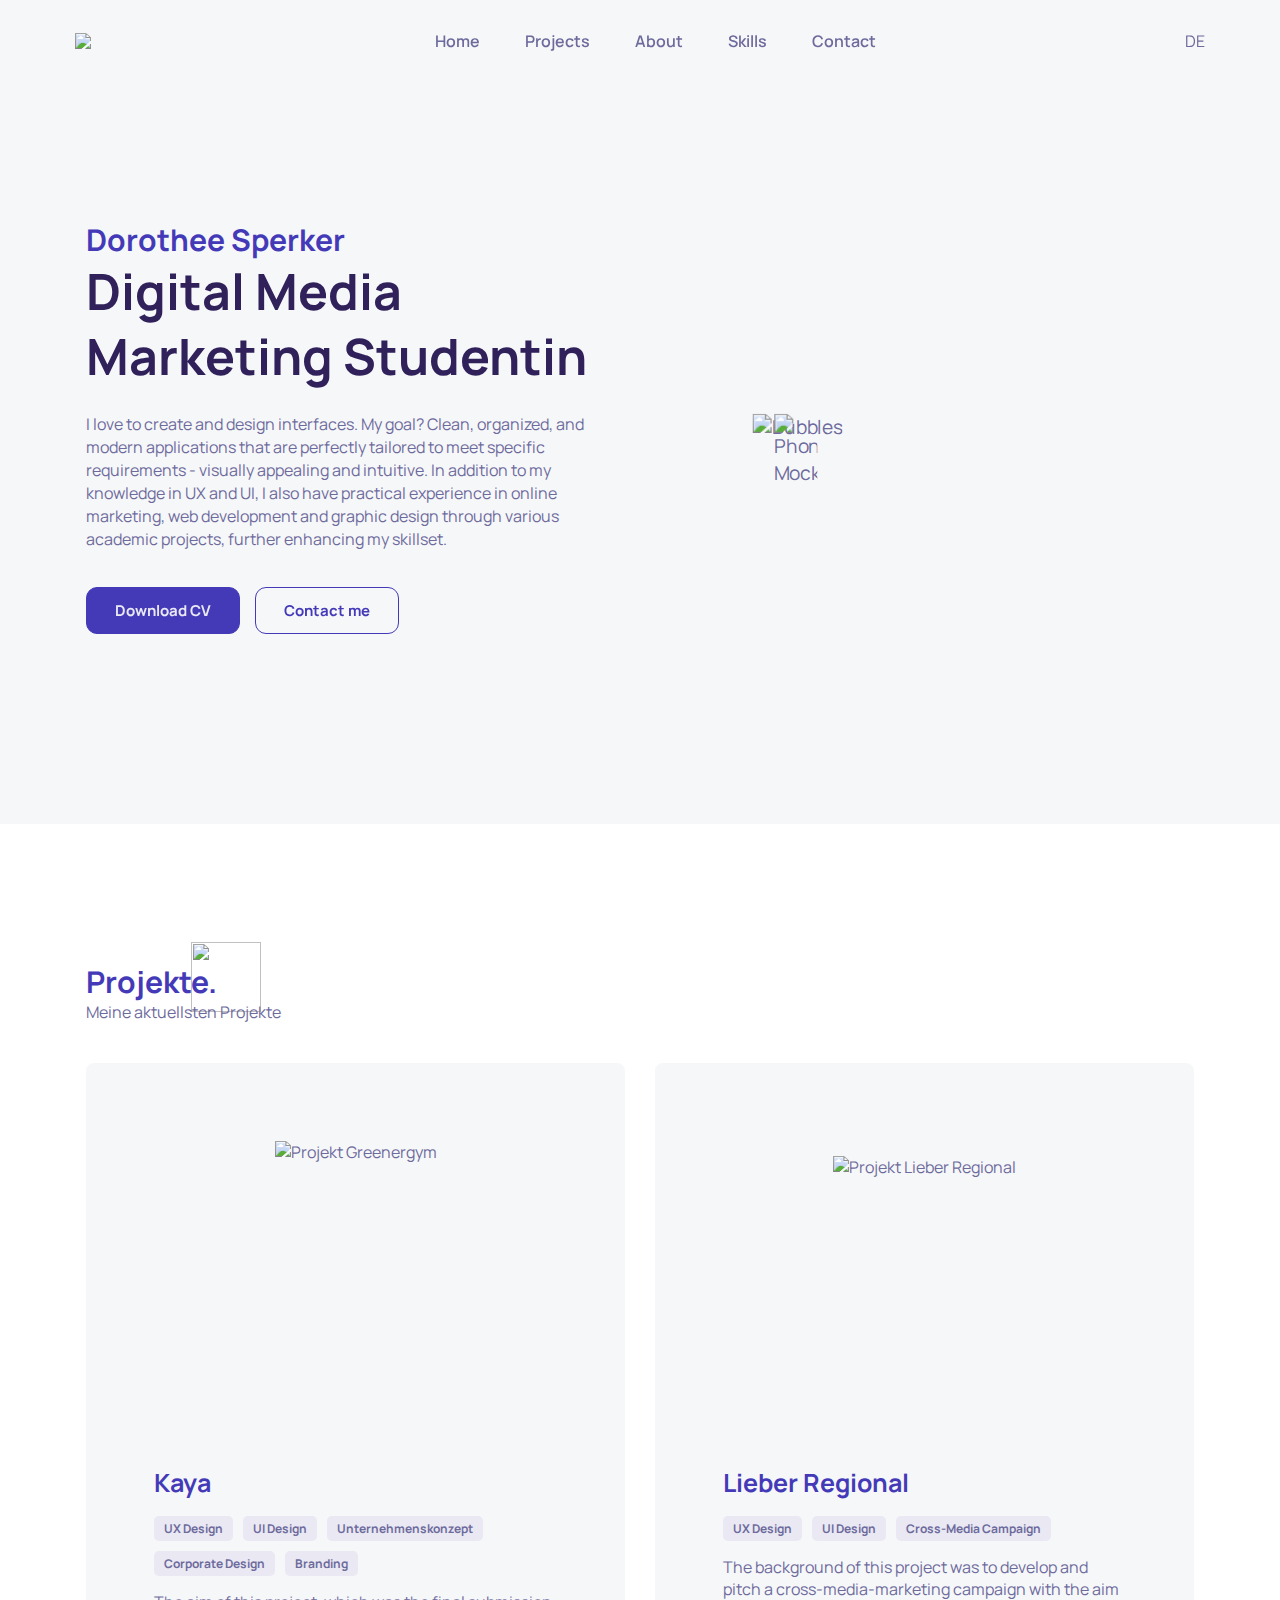
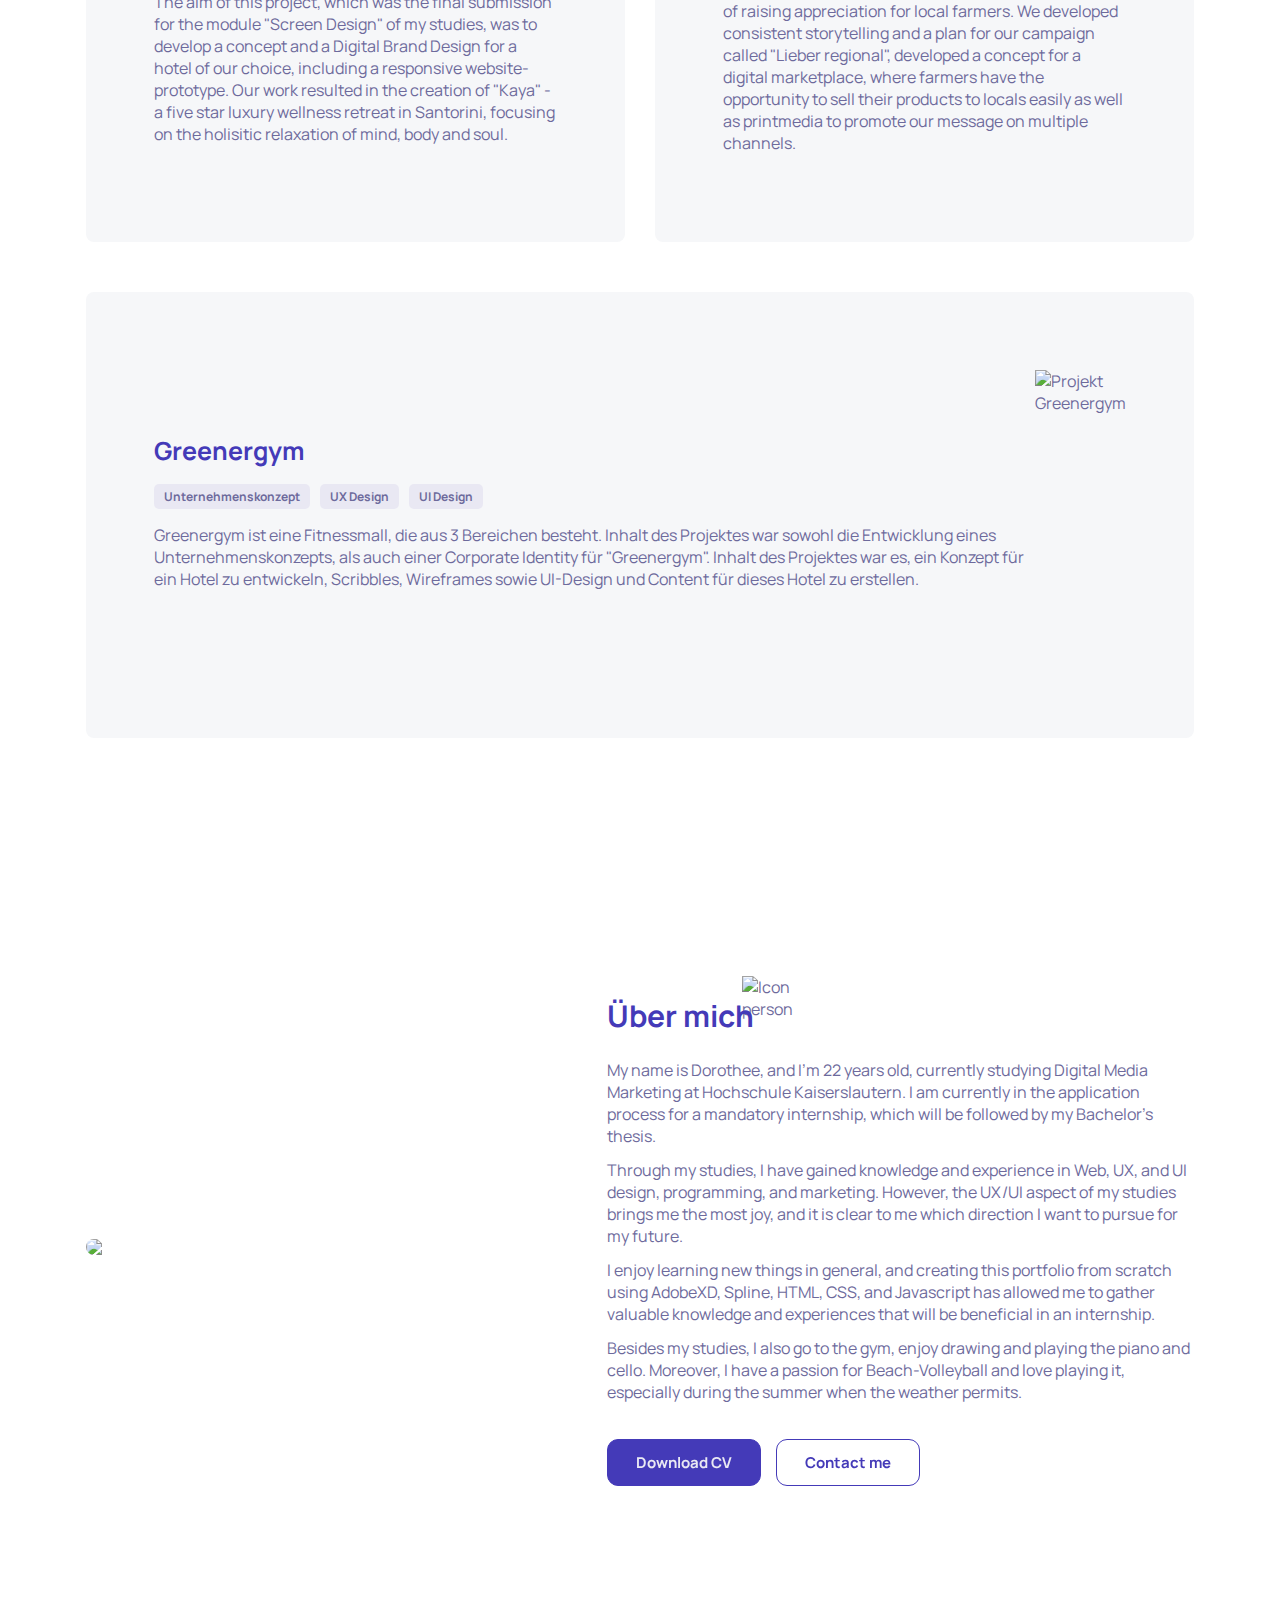
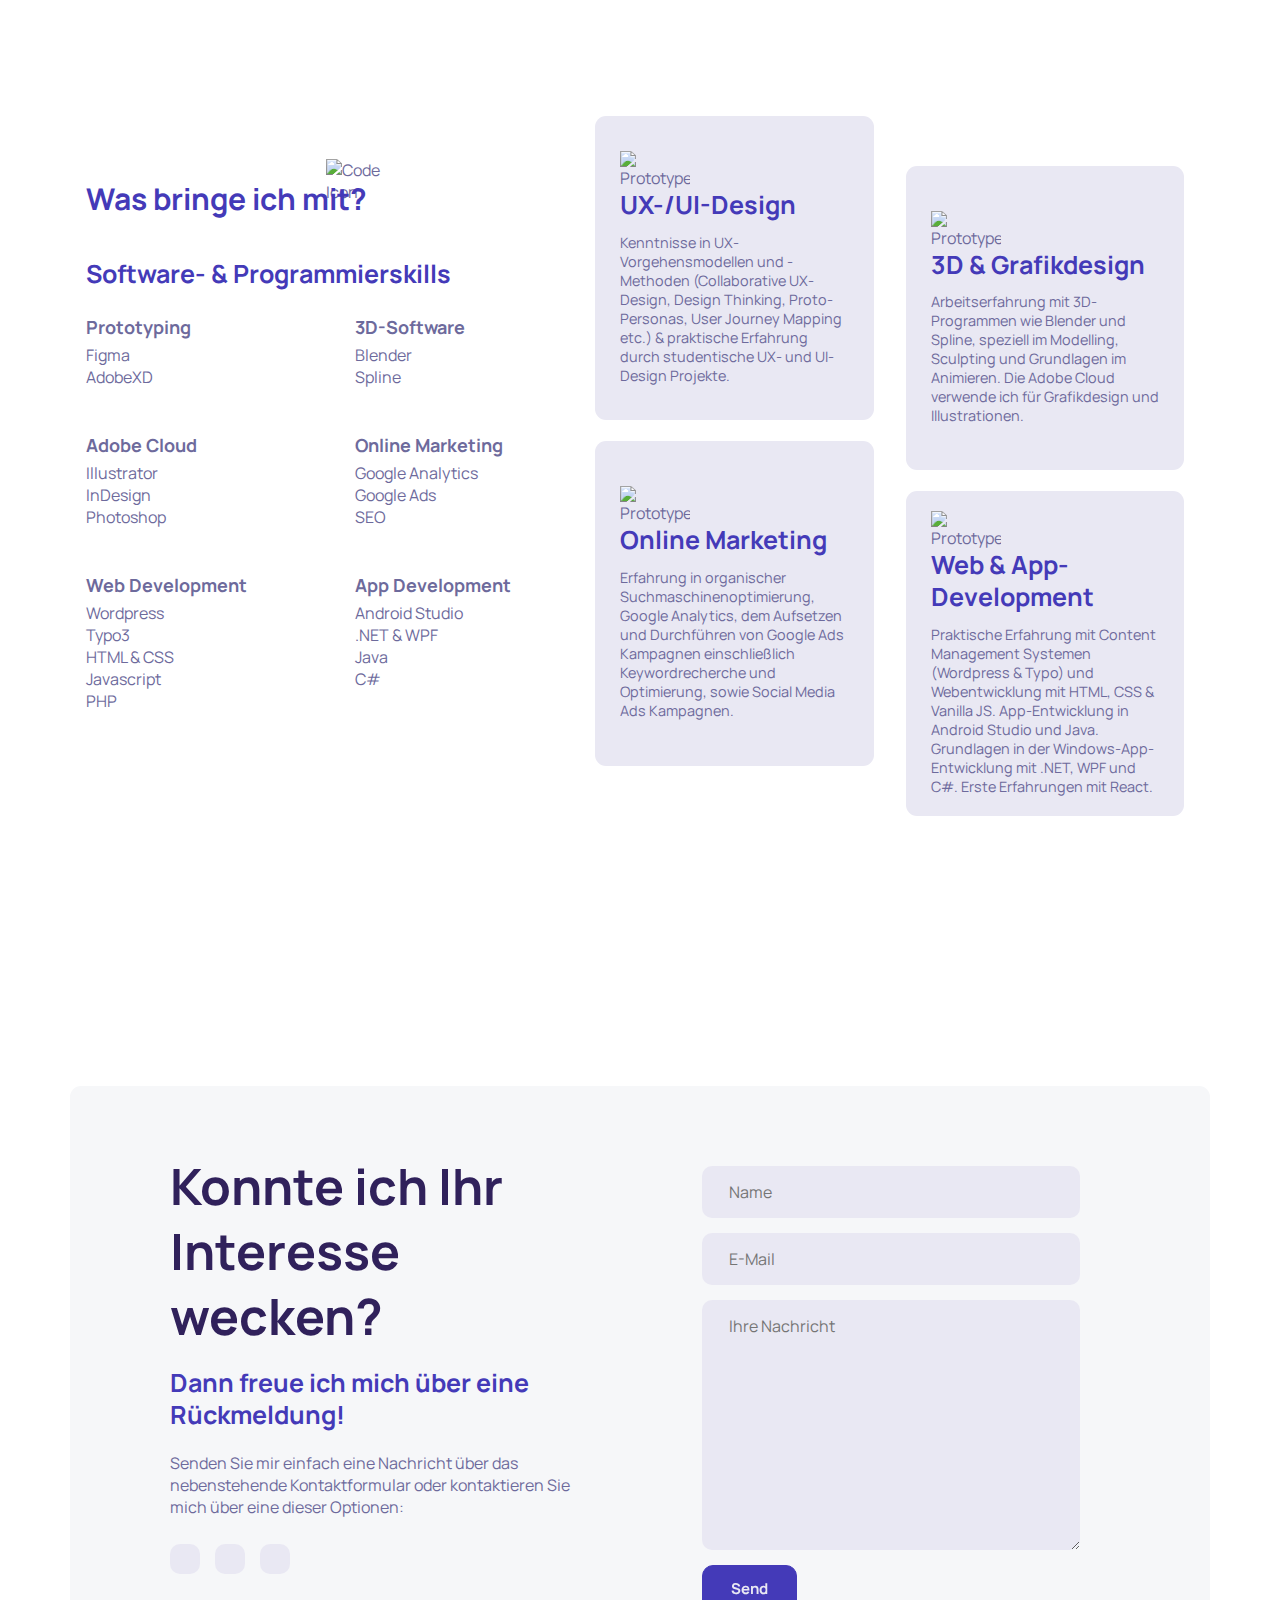
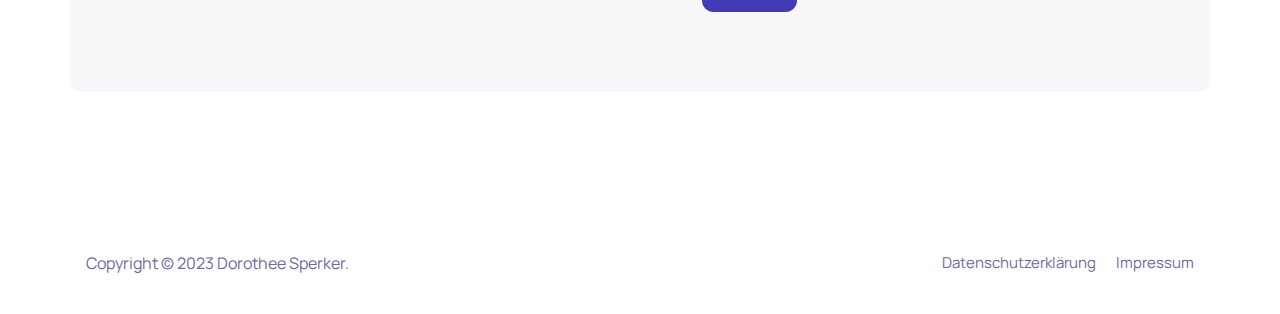
==== index.html @ 5130a2a4 "Add files via upload" ====
<!-- 
_________  
- data-reveal überall einfügen
- Code überarbeiten => was kann abgeändert werden?
- clean Code => alle unnötigen Kommentare entfernen 

CREDITS:
- Laptop Mockup: <a href="https://www.freepik.com/free-psd/digital-device-mockup_4264999.htm#query=laptop%20mockup&position=1&from_view=keyword&track=ais">Image by rawpixel.com</a> on Freepik
- Phone mockup: <a href="https://www.freepik.com/free-vector/realistic-front-view-smartphone-mockup-mobile-iphone-purple-frame-with-blank-white-display-vector_33632332.htm#query=phone%20mockup&position=0&from_view=search&track=robertav1_2_sidr">Image by svstudioart</a> on Freepik
- Mockup Visitenkarte: <a href="https://www.freepik.com/free-psd/elegant-realistic-wood-background-business-card-mockup_3381935.htm#query=mockup%20flyer%20visitenkarte&position=49&from_view=search&track=robertav1_2_sidr">Image by lucecitavectors</a> on Freepik
- Mockup Flyer: <a href="https://www.freepik.com/free-vector/business-flyer-template_4000152.htm#query=mockup%20flyer&position=11&from_view=search&track=robertav1_2_sidr">Image by pikisuperstar</a> on Freepik
- Icon Ideation: <a href="https://www.flaticon.com/free-icons/project" title="project icons">Project icons created by Freepik - Flaticon</a>
- Mission Statement: <div> Icons made by <a href="https://www.flaticon.com/authors/deemakdaksina" title="deemakdaksina"> deemakdaksina </a> from <a href="https://www.flaticon.com/" title="Flaticon">www.flaticon.com'</a></div>
- Core values: <a href="https://www.flaticon.com/free-icons/law" title="law icons">Law icons created by Kiranshastry - Flaticon</a>
-->


<!DOCTYPE html>
<html lang="de">
<head>
    <meta charset="UTF-8">
    <meta http-equiv="X-UA-Compatible" content="IE=edge">
    <meta name="viewport" content="width=device-width, initial-scale=1.0">

    <title>Dorothee Sperker - Digital Media Marketing Student</title>
    <meta name="title" content="Dorothee Sperker - Digital Marketing Student">
    <meta name="description" content="Personal Portfolio of a digital media marketing student displaying her skills in devoloping creative and user-friendly concepts for websites, apps and other media.">

    <!-- wenn Favicon als svg abgespeichert: <link rel="shortcut icon" href="./favicon.svg" type="image/svg+xml">-->
    <link rel="shortcut icon" href="./img/favicon.png" type="image/png">
 
    <!--Google Font => kann alternativ auch über css eingebunden werden (wie bei übung)-->
    <link rel="preconnect" href="https://fonts.googleapis.com">
    <link rel="preconnect" href="https://fonts.gstatic.com" crossorigin>
    <link rel="stylesheet" href="https://fonts.googleapis.com/css2?family=Manrope:wght@500;700&display=swap">


    <!-- CSS files -->
    <link rel="stylesheet" href="./style.css" type="text/css">

    <!-- Bilder laden => werden vom Browser vorgeladen und nicht erst, wenn sie in Website gebraucht werden-->
    <link rel="preload" as="image" href="./img/phone_mockup_tilted.png">
    <link rel="preload" as="image" href="./img/Wireframes Übersicht.png">
    <!-- 
        
        noch weitere Bilder hier einfügen, bei denen Ladezeit schlecht für experience wäre
    
    //-->
</head>

<body>

    <button id="scroll-top-btn">
        <ion-icon class="upIcon" name="arrow-up-outline"></ion-icon>
    </button>

    <!-------------
        Navbar 
    --------------->

    <nav data-nav>
        <div class="content">
            <div class="logo"> 
                <a href="#"> <img src="./img/logo.png"></a>
            </div>

            <!-- Inhalt außer Logo-->
            <div class="inner-content">

                <!--Menu-Items-->
                <ul class="menu-list">
                    <!--vor Menu-Items (nur bei geöffneter Navbar)-->
                    <div class="navbar-top"> 
                        <div class="logo">
                            <a href="#"> <img src="./img/logo.png"></a>
                        </div>
                        <button class="nav-close-btn" aria-label="close menu" data-nav-toggler> 
                            <ion-icon name="close-outline" aria-hidden="true"></ion-icon>
                        </button>
                    </div>
                    <li> <a href="#home" class="nav-link"> Home </a></li>
                    <li> <a href="#projects" class="nav-link"> Projects </a>
                        <!--<a href="./projects.html" class="nav-link project-btn">
                            <span> Projekte </span>
                            <ion-icon name="arrow-forward-outline" aria-hidden="true"></ion-icon>
                        </a>-->
                    </li>
                    <li> <a href="#about" class="nav-link"> About </a></li>
                    
                    <li> <a href="#skills" class="nav-link"> Skills </a></li>
                    <li> <a href="#contact" class="nav-link"> Contact </a></li>
                </ul>
    
                <!--Social-Media & Language-->
                <div class="right-content">
                    <!--<div class="social-icons">
                        <a href="#"><ion-icon name="logo-linkedin"></ion-icon></a>
                        <a href="#"><ion-icon name="mail-outline"></ion-icon></a>
                    </div>-->
                    <a href="index_de.html" id="language-toggle">DE</a>
                </div>

            </div>

        <div class="overlay"> </div>
            
            <!--Hamburger-Menu-Icon (bei kleineren screens)-->
            <div class="hamburger-menu">
                <ion-icon name="menu-outline" aria-hidden="true"></ion-icon>
            </div>
        </div>

    </nav>

    <main>
        <article>
            <!-------------
                HERO
            --------------->
            <section class="section hero" id="home">
                <div class="container">

                    <div class="hero-content">
                        <h2 data-reveal="top" data-reveal-delay="0.25s" data-translation="hero-h2"> Dorothee Sperker <!--evtl eresetzen mit Hi, ich bin Doro!--></h2>
                        <h1 class="hero-title" data-reveal="top" data-reveal-delay="0.5s" data-translation="hero-h1"> Digital Media Marketing Studentin</h1>
                        <p class="section-text" data-reveal="top" data-reveal-delay="0.7s" data-translation="herotext" > 
                            I love to create and design interfaces. My goal? Clean, organized, 
                            and modern applications that are perfectly tailored to meet specific requirements - 
                            visually appealing and intuitive. 
                            In addition to my knowledge in UX and UI, 
                            I also have practical experience in online marketing, 
                            web development and graphic design through various academic projects, 
                            further enhancing my skillset.
                        </p>
                    
                        <div class="btn-wrapper" data-reveal="top" data-reveal-delay="1s">
                            <a href="cv_en.pdf" class="btn btn-primary" target="_blank"> Download CV </a>
                            <a href="#contact" class="btn btn-secondary"> Contact me </a>
                        </div>
                    </div>

                
                    <div class="hero-image">
                        <img src="./img/bubbles-animated" class="bubbles" alt="Bubbles" data-reveal="top">
                        <a href="#projects" class="phone-container">
                            <img src="./img/phone_mockup.png" alt="Phone Mockup" class="phone-mockup" data-reveal="top" data-reveal-delay="0.25">
                        </a>
                    </div>
                    
                
                </div>
                
            </section>

            
            <!-------------
                Projekte
            --------------->

            <section class="section projects" id="projects">
                <div class="container">
                    <div class="title-wrapper" data-reveal="top">
                        <h2 class="section-title"> Projekte.</h2>
                        <img class="title-icon" src="./img/Icons Portfolio/developer.png" alt="">
                        <p> Meine aktuellsten Projekte</p>
                    </div>
                    <!--<p class="section-text">
                        Eine Auswahl meiner aktuellsten Projekte
                    </p>-->

                    <div class="grid-list">
                           
                        <a href="kaya.html" class="project-card project-card-1">
                            <figure class="card-image" data-reveal="right">
                                <img src="./img/kaya_mockup.png" alt="Projekt Greenergym" class="project-img" loading="lazy">
                            </figure>
                        
                            <div class="card-content" data-reveal="left">
                                <h3 class="card-title"> Kaya</h3>
                                <div class="tags">
                                    <span> UX Design </span>
                                    <span> UI Design</span>
                                    <span> Unternehmenskonzept </span>
                                    <span> Corporate Design </span>
                                    <span> Branding </span>
                                </div>
                                <p class="card-text">
                                    The aim of this project, which was the final submission for the module "Screen Design" of my studies, 
                                    was to develop a concept and a Digital Brand Design for a hotel of our choice, including a responsive website-prototype.
                                    Our work resulted in the creation of "Kaya" - a five star luxury wellness retreat in Santorini, 
                                    focusing on the holisitic relaxation of mind, body and soul. 
                                    
                                </p>
                            </div>
                        </a>

                        <a href="lieberregional.html" class="project-card project-card-2">
                            <figure class="card-image" data-reveal="">
                                <img src="./img/CMM_mockup.png" alt="Projekt Lieber Regional" class="project-img" loading="lazy">
                            </figure>
                            <div class="card-content" data-reveal="right">
                                <h3 class="card-title"> Lieber Regional</h3>
                                <div class="tags">
                                    <span> UX Design </span>
                                    <span> UI Design</span>
                                    <span> Cross-Media Campaign </span>
                                </div>
                                <p class="card-text">
                                    The background of this project was to develop and pitch a cross-media-marketing campaign with the aim
                                    of raising appreciation for local farmers. We developed consistent storytelling and a plan for our campaign called "Lieber regional",
                                    developed a concept for a digital marketplace, where farmers have the opportunity to sell their products to locals easily 
                                    as well as printmedia to promote our message on multiple channels.
                                </p>
                            </div>
                            <!-- <a href="./lieberregional.html" class="project-btn">
                                <span> zum Projekt </span>
                                <ion-icon name="arrow-forward-outline" aria-hidden="true"></ion-icon>
                            </a>-->
                        </a>

                        <a href="greenergym.html" class="project-card-3 project-card">
                            <div class="card-content" data-reveal="left">
                                <h3 class="card-title"> Greenergym</h3>
                                <div class="tags">
                                    <span> Unternehmenskonzept </span>
                                    <span> UX Design </span>
                                    <span> UI Design</span>
                                </div>
                                <p class="card-text">
                                    Greenergym ist eine Fitnessmall, die aus 3 Bereichen besteht.
                                    Inhalt des Projektes war sowohl die Entwicklung eines Unternehmenskonzepts,
                                    als auch einer Corporate Identity für "Greenergym".
                                    Inhalt des Projektes war es, ein Konzept für ein Hotel zu entwickeln, 
                                    Scribbles, Wireframes sowie UI-Design und Content für dieses Hotel zu erstellen.
                                </p>
                            </div>
                            <figure class="card-image" data-reveal="right">
                                <img src="./img/Greenergym_mockup.png" style="width: 100%; " alt="Projekt Greenergym" class="project-img" loading="lazy" width="650" height="370">
                            </figure>
                        </a>
                    </div>

                    <!--<div class="btn-wrapper" data-reveal="top" data-reveal-delay="1s">
                        <a href="./projects.html " class="btn btn-secondary"> Alle Projekte </a>
                    </div>-->
                    
                </div>
            </section>

           

            
            <!-------------
                ABOUT
            --------------->
            <section class="section about" id="about">
                 <div class="container">
                    

                    <div class="about-grid">
                        <img class="portrait" src="./img/bewerbungsbild_shirt.png">

                        <div data-reveal="left">
                            
                            <div class="title-wrapper">
                                <h2 class="section-title"> Über mich</h2>
                                <img class="title-icon" src="./img/Icons Portfolio/user.png" alt="Icon person">
                            </div>
                            <p class="absatz">
                                My name is Dorothee, and I'm 22 years old, currently studying Digital Media Marketing at Hochschule Kaiserslautern.
                                I am currently in the application process for a mandatory internship, which will be followed by my Bachelor's thesis.
                            </p>
                            <p class="absatz">
                                Through my studies, I have gained knowledge and experience in Web, UX, and UI design, programming, and marketing.
                                However, the UX/UI aspect of my studies brings me the most joy, and it is clear to me which direction I want to pursue for my future.
                            </p>
                            <p class="absatz">
                                I enjoy learning new things in general, and creating this portfolio from scratch using AdobeXD, Spline, HTML, CSS, and Javascript has allowed me to gather valuable knowledge and experiences that will be beneficial in an internship.
                            </p>
                            <p class="absatz">
                                Besides my studies, I also go to the gym, enjoy drawing and playing the piano and cello.
                                Moreover, I have a passion for Beach-Volleyball and love playing it, especially during the summer when the weather permits.
                            </p>
                        
                            <div class="btn-wrapper" data-reveal="top" data-reveal-delay="1s">
  
                                <a href="cv_en.pdf" class="btn btn-primary" target="_blank"> Download CV </a>
                                <a href="#contact" class="btn btn-secondary"> Contact me </a>
                            </div>
                        </div>

                    </div>
                 </div>
            </section>

            
            <!-------------
                SKILLS (anderes Tutorial)
            --------------->

            <section class="section skills" id="skills">
                <div class="container">

                    

                    <div class="skills-grid">


                
                        <!--linke Seite-->
                        <div class="title-wrapper">
                            <h2 class="section-title"> Was bringe ich mit?</h2>
                            <img class="title-icon" src="./img/Icons Portfolio/setting.png" alt="Code Icon">

                            
                        <div class="skills-info" data-reveal="right">
                                
                            <h3> Software- & Programmierskills</h3>
                            
                            <ul class="software-grid">
                                
                                <!--Prototyping-->
                                <div class="software-group">
                                    <h4> Prototyping </h4>
                                    <li class="program">Figma</li>
                                    <li class="program">AdobeXD</li>
                                </div>
                                
                                <!--3D-Software-->
                                <div class="software-group">
                                    <h4> 3D-Software </h4>
                                    <li class="program">Blender</li>
                                    <li class="program">Spline</li>
                                </div>

                                <!--Adobe Cloud-->
                                <div class="software-group">
                                    <h4> Adobe Cloud </h4>
                                    <li class="program">Illustrator</li>
                                    <li class="program">InDesign</li>
                                    <li class="program">Photoshop</li>
                                </div>

                                <!--Online Marketing-->
                                <div class="software-group">
                                    <h4> Online Marketing </h4>
                                    <li class="program">Google Analytics</li>
                                    <li class="program">Google Ads</li>
                                    <li class="program">SEO</li>
                                </div>

                                <!-- Web Development-->
                                <div class="software-group">
                                    <h4> Web Development </h4>
                                    <li class="program">Wordpress</li>
                                    <li class="program">Typo3</li>
                                    <li class="program">HTML & CSS</li>
                                    <li class="program"> Javascript</li>
                                    <li class="program"> PHP</li>
                                </div>

                                <!-- App Development-->
                                <div class="software-group">
                                    <h4> App Development </h4>
                                    <li class="program">Android Studio</li>
                                    <li class="program">.NET & WPF</li>
                                    <li class="program"> Java</li>
                                    <li class="program"> C#</li>
                                </div>

                            </ul>

                            <p class="section-text" data-translation="skills-desc"> </p>
                                
                        </div>
                    </div>
                
                        
                        <!--rechte Seite-->
                        
                        <div class="cards-grid">
                                
                            <div class="skills-card">
                                
                                <img class="card-icon" src="./img/Icons Portfolio/ux-mobile-svgrepo-com.svg" alt="Prototype" width="55">
                                <h3> UX-/UI-Design </h3>
                                <p class="card-text"> 
                                    Kenntnisse in UX-Vorgehensmodellen und -Methoden (Collaborative UX-Design, Design Thinking, Proto-Personas, 
                                    User Journey Mapping etc.)
                                     & praktische Erfahrung durch studentische UX- und UI-Design Projekte. 
                                </p>

                            </div>
                            <div class="skills-card">
                                <img class="card-icon" src="./img/Icons Portfolio/3d-modeling (1).png" alt="Prototype" width="55">
                                <h3> 3D & Grafikdesign </h3>
                                <p  class="card-text"> Arbeitserfahrung mit 3D-Programmen wie Blender und Spline,
                                    speziell im Modelling, Sculpting und Grundlagen im Animieren.
                                    Die Adobe Cloud verwende ich für Grafikdesign und Illustrationen.
                                </p>
                            </div>
                            <div class="skills-card">
                                <img class="card-icon" src="./img/Icons Portfolio/digital-marketing-svgrepo-com.svg" alt="Prototype" width="55">
                                <h3> Online Marketing</h3>
                                <p class="card-text"> Erfahrung in organischer Suchmaschinenoptimierung, Google Analytics, dem Aufsetzen und Durchführen
                                    von Google Ads Kampagnen einschließlich Keywordrecherche und Optimierung, sowie Social Media Ads Kampagnen.
                                </p>

                            </div>
                            <div class="skills-card">
                                <img class="card-icon" src="./img/Icons Portfolio/code-mobile-svgrepo-com.svg" alt="Prototype" width="55">
                                <h3> Web & App-Development </h3>
                                <p class="card-text"> Praktische Erfahrung mit Content Management Systemen (Wordpress & Typo) und Webentwicklung mit HTML, CSS & Vanilla JS.
                                    App-Entwicklung in Android Studio und Java. Grundlagen in der Windows-App-Entwicklung mit .NET, WPF und C#. 
                                    Erste Erfahrungen mit React.
                                </p>

                            </div>
                        </div>

                    </div>
                   
                </div>

            </section>

            <!-------------
                CONTACT 
            --------------->

            <section class="section contact" id="contact">
                
                <div class="container">
                    <!--linke Seite-->
                    <div class="contact-info">
                        <div class="title-wrapper">
                            <h1 class="section-title"> Konnte ich Ihr Interesse wecken?</h1>
                        </div>
                        <h3> Dann freue ich mich über eine Rückmeldung!</h3>
                        <p class="absatz" style="padding-block-start: 20px;"> 
                            Senden Sie mir einfach eine Nachricht über das nebenstehende Kontaktformular 
                            oder kontaktieren Sie mich über eine dieser Optionen:
                        </p>
                        </ul>
                        <div class="social-icons">
                            <a href="#"><ion-icon name="logo-linkedin"></ion-icon></a>
                            <a href="#"><ion-icon name="mail-outline"></ion-icon></a>
                            <a href="#"><ion-icon name></ion-icon></a>
                        </div>
                    </div>

                    <!--rechte Seite-->
                    <div class="contact-form">
                                                
                        <form action="https://formsubmit.co/crumble.flakes@googlemail.com" method="POST">
                            <input style="background-image: url(/img/Icons\ Portfolio/user-svgrepo-com.svg);" type="text" class="form-input" placeholder="Name" required>
                            <input style="background-image: url(/img/Icons\ Portfolio/envelope-svgrepo-com.svg);" type="text" class="form-input" placeholder="E-Mail" required>
                            <textarea style="background-image: url(/img/Icons\ Portfolio/pen-svgrepo-com.svg);" cols="30" rows="10" placeholder="Ihre Nachricht" class="form-input" required></textarea>
                            <input type="submit" value="Send" class="btn btn-primary">
                        </form>

                    </div>
                    
                </div>
            </section>

            <!-------------
                FOOTER 
            --------------->

            <footer>
                <div class="container">
                    <p class="copyright"> Copyright &copy; 2023 Dorothee Sperker. </p>

                    <div class="footer-links">
                        <p> Datenschutzerklärung </p>
                        <p> Impressum </p>
                    </div>
                </div>
            </footer>

        </article>
    </main>

    <!-- ================ Javascript-File========================-->
    <script src="./script.js"></script>

     <!-- =============== Ionicon link-Einbindung =============== https://ionic.io/ionicons/usage//-->
     <script type="module" src="https://unpkg.com/ionicons@7.1.0/dist/ionicons/ionicons.esm.js"></script>
     <script nomodule src="https://unpkg.com/ionicons@7.1.0/dist/ionicons/ionicons.js"></script>
 

</body>
</html>
---- style.css ----
/*
TO DO:
- responsive umdrehen => das was in media queries für Screens > 900px steht als normales CSS angeben
-root-elemente überarbeiten und schauen wo dopplungen in code => in root auslagern

*/


:root{
    /*colors*/
    --background-color:RGB(233, 232, 243);
    --text-color: #6d6a9c;
    --primary-color-1: #685bf6;
    --primary-color-2: #443AB8;
    --primary-color-3: #30215B;
    --secondary-color: #8e88f6;
    --accent-beige: #F4CDBB;
    --accent-pink: #FC97A9;
    --white: hsla(0, 0%, 100%, 1);
    --white_a8: hsla(0, 0%, 100%, 0.08);
    --white_a12: hsla(0, 0%, 100%, 0.12);
    --cultured: #f6f7f9;
    --manatee: hsla(219, 10%, 62%, 1);
    --black-coral: hsla(220, 12%, 43%, 1);
    --cadet-blue-crayola_a20: hsla(222, 23%, 71%, 0.2);
    --cinnamon-satin: hsla(344, 53%, 62%, 1);
    --raisin-black: hsla(216, 14%, 14%, 1);
    --raisin-black_a6: hsla(216, 14%, 14%, 0.06);
    --gunmetal: hsla(214, 15%, 21%, 1);
    --charcoal: hsla(219, 22%, 26%, 1);


    /*Typography*/
    --ff-montserrat: 'Montserrat', sans-serif;
    --ff-manrope: 'Manrope', sans-serif;
    --fs-1: 50px;
    --fs-2: 30px;
    --fs-3: 25px;
    /*
    --fs-1: calc(2.7rem + 1.38vw); /*font spacing*/ /*für h1
    --fs-2: calc(2.6rem + .66vw); /*für h2
    --fs-3: calc(2.6rem + .24vw); /*für h3*/
    --fs-4: 1.9rem; /*für h4*/
    --fs-5: 1.1rem; /*für section-text*/
    --fs-6: 1.7rem; /*für btn*/
    --fs-7: 1.5rem;
    --fs-8: 1.4rem;
    --fs-9: 1.3rem;
    --fw-700: 700;

    /*Spacing*/
    --section-padding: 90px;

    /*Shadow*/
    --shadow-1: 10px 10px 50px hsla(148, 18%, 14%, 0.218);
    --shadow-2: 0 4px 28px hsla(216, 14%, 14%, 0.07); /*für kleines Herobild*/

    /*Border Radius*/
    --radius-circle: 50%;
    --radius-btn: 11px;
    --radius-8: 8px;
    --radius-6: 6px;

    /*Transition*/
    --transition-1: 0.25s ease;
    --transition-2: 0.5s ease;
    --transition-nav: all 0.3s ease;
    --transition-3: 0.3s ease-in-out;
}

/*----------------
    RESET 
------------------*/

*,
*::before,
*::after{
    margin: 0;
    padding: 0;
    box-sizing: border-box;
}


/*----------------
    GENERAL STYLES
------------------*/

li{
    list-style: none;
}

a,
img,
span,
button,
ion-icon
{
    display: block;
}

a{
    color: inherit;
    text-decoration: none;
}

img{ 
    height: auto;}

input,
button,
textarea{
    background: none;
    border: none;
    font: inherit;
}

input,
textarea{
    width: 100%;
}

button{
    cursor: pointer;
}


/*evtl andere library nehmen*/
ion-icon{
    pointer-events: none;
}

html{ /*stattdessen könnte man auch body nehmen*/
    font-family: var(--ff-manrope);
    /*font-size: 10px;*/
    scroll-behavior: smooth;
}

body{
    background-color: var(--white);
    color: var(--text-color);
    font-size: 16px;
    /*line-height: 1.7;*/
}

h1,h2,h3{ line-height: 1.3;}

h2,
h3{ color: var(--primary-color-2);}

h1{
    color: var(--primary-color-3);
    font-size: var(--fs-1);
}
h2{
    font-size: var(--fs-2);
    
}

h3{ font-size: var(--fs-3);}

h4{ 
    font-size: 18px;
    color: var(--text-color);
    padding-block: 5px;
}

.sub-heading{
    padding-block-start: 40px;
}

.btn-wrapper{
    display: flex;
    flex-wrap: wrap;
    align-items: center;
    justify-content: center;
    gap: 15px; /*in tutorial: 12px*/
}

.btn{
    border: 2px solid var(--primary-color-2);
    border-radius: var(--radius-btn);
    color: var(--primary-color-2);
    font-size: 15px;
    font-weight: var(--fw-700);
    padding: 12px 28px; /*evtl anpassen*/
    max-width: fit-content; /*im Tutorial: max-content*/
    transition: var(--transition-1); /*0.25s ease*/
    will-change: transform;
}


.btn-primary{
    color: var(--background-color);
    background-color: var(--primary-color-2);
    border: 1px solid var(--primary-color-2);

}

.btn-secondary{
    color: var(--primary-color-2);
    border: 1px solid var(--primary-color-2);

}

.btn-read-more{
    border: none;
    text-decoration: underline;
    padding: 10px 0;
}

.btn:is(:hover, :focus-visible){
    transform: translateY(-3.5px);
    background-color: var(--primary-color-1);
    color: var(--background-color);
    border-color: var(--primary-color-1);
} 

body.nav-active{ /*nur Elemente, die sowohl body tag als auch .nav-active class haben*/
    overflow: hidden;
}

/*Scrollbar*/
::-webkit-scrollbar{ width: 10px; }
::-webkit-scrollbar-track{ 
    background-color: hsl(0, 0%, 98%);
} 
::-webkit-scrollbar-thumb{ 
    background-color: 0, 0%, 80% ;
    border-radius: 10px;
}
::-webkit-scrollbar-thumb:hover { 
    background-color: hsl(0, 0%, 70%)
}




.grid{
    display: grid;
    justify-content: center;
    padding: 10px;
    column-gap: 2rem;
    row-gap: 4.4rem;
}

.card{
    background-color: var(--background-color);
    border-radius: 8px;
    padding: 20px 25px;
    width: 100%;
    height: 100%;
    transition: 0.5s transform;
    font-size: 15px;

}

.absatz{
    padding-block: 6px;
}


/*================
    Reusable CSS
==================*/

.container{
    /*für Handy*/
    padding-inline: 16px;

}

.social-list{
    display:flex;
    align-items: center;
    gap: 15px;

}

.social-link{
    font-size: 1.8rem;
    transition: var(--transition-1); /*wird eingeblendet*/
}

.social-link:is(:hover, :focus-visible){
    transform: translateY(-2.5px); /*beim Hovern wird das icon nach oben bewegt*/
}

.section{
    padding-block: var(--section-padding);
}


/*Überschriften mit Icon im Hintergrund*/
.title-wrapper{
    margin-block: 18px;
    display: inline-block;
    position: relative;
}

.section-title{
    position: relative;
    font-weight: var(--fw-700);
}

.title-icon{
    position:absolute;
    top: -20px;
    width: 70px;
    height:70px;
    z-index:-1;
    opacity: 1;
}


/*=================
    Top-Btn
===================*/

/*noch opacity lösen*/

#scroll-top-btn {
    position: fixed;
    bottom: 40px;
    right: 50px;
    width: 40px;
    height: 40px;
    border-radius: 8px;
    background-color: var(--primary-color-2);
    border: none;
    color: var(--background-color);
    cursor: pointer;
    /*noch drum kümmern!*/
    opacity: 0; /* wird im Browser durchgestrichen */
    transform: translateY(20px); /* Initially positioned 20px  */
    display: block;
    transition: opacity 0.3s ease-in-out;
  }

  
  #scroll-top-btn.show {
    opacity: 1;
  }
  .upIcon{
    padding-left: 11px;
  }



/*=================
    Navbar
===================*/

nav{
    position: fixed;
    z-index: 2 ;
    width: 100%;
    padding: 30px 0; 
    transition: all 0.3s ease-in-out;
}

nav.sticky{
    background: white;
    padding: 18px 0; 
    border-radius: var(--radius-btn);/*evtl weglassen*/
}

nav .logo img{
    width: 60px;
    transition: all 0.3s ease;
}

nav.sticky .logo img{
    width: 40px;
}

nav .content {
    margin: auto;
    max-width: 1250px;
    padding: 0 60px;
    display: flex;
    align-items: center;
    justify-content: space-between;
}

.inner-content{
    display: flex;
    align-items: center;
    justify-content: space-between;
    flex-grow: 1;
    gap: 60px;
    margin-inline-start: 100px;
}

nav .right-content {
    display: flex;
    align-items: center;
    gap: 8px;
}

nav .menu-list{
    display: flex;
    align-items: center;
    justify-content: center;
    flex-grow: 1;
    gap: 45px;
}


.menu-list li a{
    color: var(--text-color);
    text-decoration: none;
    font-weight: 600;
    font-size: 16px;
    transition: all 0.3s ease;
}

.menu-list li a:hover{
    color: var(--primary-color-1);
    /*wie kann ich transition beim hovern hinzufügen?*/
}

#language-toggle{
    padding-inline-start: 50px;
    color: var(--text-color);
}

/*scrolled nav*/

nav.sticky .social-icons a {
    padding: 8px;
    font-size: 17px;
    background:unset;
}

nav.sticky .social-icons{
    gap: 5px;
}

nav.sticky .menu-list li a {
    font-size: 14px;
}

/*PRESET for smaller screens*/

.navbar-top{
    display: none;
}

.hamburger-menu {
    display: none;
    cursor: pointer;
    font-size: 2rem;
}

.nav-close-btn{
    color: var(--cultured);
    font-size: 2rem;
    cursor: pointer;
    display: none;
    border-radius: 9px; 
    padding: 6px;
}
.nav-close-btn:is(:hover, :focus-visible){
    background-color: var(--white_a12);
}


.overlay{ 
    position: fixed; 
    top: 0;
    left: 0;
    width: 100%;
    height: 100vh;
    background-color: var(--raisin-black);
    pointer-events: none;
    opacity: 0;
    z-index: 1;
    transition: var(--transition-1);
}

.overlay.active{
    pointer-events: all;
    opacity: 0.8;
}



/*============
HERO
==============*/

.hero{
    padding-block-start: calc(var(--section-padding) + 100px);
    padding-block-end: calc(var(--section-padding) + 70px);
    background-color: var(--cultured); /*rgb(248, 249, 251); /*RGB(233, 232, 243)*/
}

.hero .container{
    display: grid;
    grid-template-columns: 1fr 1fr;
    grid-template-rows: 1fr;
    align-items: center;
    gap: 100px;
}

.hero-content{
    text-align: left;
}

.hero-image{
    position: relative;
    margin: 0 auto 0 70px; 
    max-width: 100%; 
    transform: scale(1.2);/*zum scalen des phone-mockups (>hero-content)*/
}

.phone-container {
    cursor: pointer;
    position: absolute;
    top: 0;
    left: 0;
    width: 100%;
    height: 100%;
  }
  
.phone-mockup {
    position: absolute;
    top: 2%;
    left: 23.5%;
    width: 48%; /* Adjust the percentage value as needed */
    height: auto;
    transition: transform 0.4s ease; 
}

.phone-mockup.large {
    transform: scale(1.07);
}

.bubbles{
    width: 100%;
}

.hero .section-text{
    margin-block: 24px 36px; /*Abstand zwischen Text im Hero und Headings + zu buttons*/
    line-height: 23px;
}


/*============
    PROJEKTE
==============*/

.projects .title-wrapper{
    margin-block-end: 40px;
}
.projects .title-icon{
    left: 105px;
}

.project .btn{
    margin-block-start: 24px;
}

/*in tutorial auch für kacheln in about benutzt*/
.grid-list{
    display: grid;
    gap: 30px; /*in tutorial für about-section: 30px*/

}

.project-card{
    display: flex;
    flex-direction: column;
    align-items: center;
    gap: 10px;
    border-radius: var(--radius-8);
    overflow: hidden;
    background-color: var(--cultured);     
    padding: var(--padding); /*nur wenn als Kachel mit bg color, sonst weglassen*/
    transition:  0.3s transform;
    cursor: pointer;

}

.project-card:hover{
    transform: scale(1.04);
}


/*in tutorial mehr dazu, weil noch 2 weitere Projekte (min. 58:47)*/
.tags{
    font-size: 12px;
    font-weight: var(--fw-700);
    display: flex;
    flex-wrap: wrap;
    column-gap: 10px;
    row-gap: 10px;
    padding-block-end: 15px;
}

.tags span{
    background-color: var(--background-color);
    border-radius: 5px;
    padding: 4px 10px;
}

.project-card .card-title{
    margin-block: 16px;
}

.project-card .card-text{
    margin-block-end: 20px;
}

.project-btn{
    display: flex;
    align-items: center;
    gap: 5px;
    font-weight: var(--fw-700);
    transition: var(--transition-1);
}

.project-card .project-btn:is(:hover,:focus-visible){
    gap: 10px;
}

.project-img{
    padding-top: 10px;
    width: 100%;

}

.project-card-2 .project-img{
    padding-top: 25px;
}

.card-image{
    height: 310px;
}



.projects .btn-wrapper{
    margin-block-start: 30px;
    display: flex;
    align-items: center;
    justify-content: center;
}


/*============
    ABOUT 
==============*/


.about .title-icon{
    left: 135px;
}

.about .btn-wrapper{
    padding-block: 30px;
}

.about-grid{
    display: grid;
    grid-template-columns: 1fr 1.3fr;
    align-items: center;
    gap: 70px;

}

.portrait{
    width: 100%; 
    border-radius: 8px;
}


/*============
    SKILLS
==============*/

.skills{
    padding-top: 50px;
}

.skills .title-icon{
    left: 240px;
}

.skills .section-title{
    margin-bottom: 40px;
}

/*nur für Screens> 900iwas => auslagern*/
.skills-grid{
    margin-block: 20px;
    display: grid;
    grid-template-columns: 0.8fr 1fr;
    column-gap: 12px;
    align-items: center;
}


.cards-grid{
    display: grid;
    grid-template-columns: repeat(2, 1fr);
    justify-content: center;
    /*background-color: var(--background-color);
    border-radius: 10px;*/
    padding: 10px;
    column-gap: 2rem;
    row-gap: 4.4rem;
}

/* Skills-Kacheln */
.skills-card{
    background-color: var(--background-color);
    border-radius: var(--radius-btn); 
    padding: 20px 25px;
    width: 100%;
    height: 100%;
    display: flex;
    flex-direction: column;
    align-items: flex-start;
    justify-content: center;
    transition: 0.4s transform;
    position: relative;
}
.skills-card:hover{
    transform: scale(1.05);
}

.skills-card h3{
    color: var(--primary-color-2);
    font-weight: var(--fw-700);
}


.skills .card-text{
    font-size: 0.9rem;
    margin: 0.7rem 0;
    margin-bottom: 0;
    position: relative;
    transition: all 0.3s ease;
}
/*einzelnen Kacheln (border radius + Hover + Verschiebung)*/
.skills-card:nth-child(2){
    margin-top: 50px;
}
.skills-card:nth-child(3){
    margin-top: -50px;
}

.card-icon{
    width: 70px;
}

/*Software & Programme*/

.skills-info{
    
    margin: 20px 0;
}

.software-grid{
    display: grid;
    grid-template-columns: repeat(2, 1fr); /* Adjust the number of columns as needed */
    column-gap: 50px;
}

.software-group{
    margin: 20px 0;
}

.skills-info .label-wrapper{
    display: flex;
    justify-content: space-between;
    align-items: center;
    margin-block-end: 4px;
}

.progress{
    background-color: var(--background-color);
    height: 6px;
    border-radius: var(--radius-btn);
    width: 100%;
    overflow: hidden;
}
.progress-fill{
    height: inherit;
    border-radius: inherit;
    width: 100%;
    background-color: var(--text-color);
}


/*============
    CONTACT
==============*/


.contact .container{
    display: grid;
    grid-template-columns: repeat(2,1fr);
    column-gap: 4rem;
    background-color: var(--cultured);
    padding: 50px 100px;
    border-radius: var(--radius-btn);
}

.contact-form{
    border-radius: var(--radius-btn);
    padding: 30px;

}

.social-icons {
    padding-block: 20px;
    display: flex;
    gap: 15px;
    color:hsl(245, 44%, 46%);
}

.social-icons a{
    font-size: 23px;
    padding: 15px;
    background: var(--background-color);
    border-radius: 10px;
    transition: all 0.3s ease;
}

.form-input{
    border: none;
    border-radius: 10px;
    background-color:var(--background-color);
    text-indent:17px;
    display:flex;
    justify-content: space-between;
    /*display:inline-block;*/
    padding: 15px 10px;
    margin-block-end: 15px;
    background-repeat: no-repeat;
    background-size: 20px;
    background-position: 15px 10px;
}

.contact-form form ion-icon{
    position: absolute;
}

form .icon{
    margin-top: 20px;
    min-width: 40px;
}

.form-input img{
    width: 20px;
    margin-inline-end: 10px;
}

/*============
    FOOTER
==============*/

footer{
    padding-block: 40px;
}

.footer .container{
    
    display: flex;
    justify-content: space-between;
    align-items: center;

}

.copyright{
    margin-block-end: 12px;
}

.footer-links{
    display: flex;
    align-items: center;
    justify-content: space-between;
    gap: 20px;
    font-size: 15px;
}

.footer .social-link{
    color: var(--charcoal);
}



/*Setting für hero-image*/
.kaya .hero-image img,
.greenergym .hero-image img,
.cmm .hero-image img{
    width: 100%;
    height: 100%;
}

/*==================
Greenergym page
====================*/

.greenergym{
    padding-block-start: 0px;
}

.hero.greenergym{
    padding: 0px;
}

.greenergym .container{
    grid-template-columns: 0.5fr 1fr;
    padding-block-start: 15px;
    gap: 60px;
}

.introduction{
    background-color: var(--cultured);
    padding-block: 40px;
}
.goal-grid{
    display: grid;
    grid-template-columns: repeat(3, 1fr);
    column-gap: 50px;
    margin-block: 60px;
}

.process{
    padding-block: 140px;
    background-color: #1A1A1A;
    background-image: url(/untitled/img/background_branddev.png);
    background-repeat: no-repeat;
    background-size: 80%;
    background-position: right center;
}

.process-grid{
    
    display: grid;
    grid-template-columns: 1fr 1.3fr;

}
.process-section{
    display: grid;
    grid-template-columns: repeat(3, 1fr);
}


.process-step{
    display: flex;
    flex-direction: column;
    align-items: center;
    justify-content: flex-start;
    padding: 20px;


}

.step-icon{
    width: 140px;
    border-radius: var(--radius-circle);
    padding: 18px;
}


/*Overlined headlines*/

.overlined {
    margin-block: 40px;
    padding-block-start: 10px;
    position: relative;
    color: var(--primary-color-3);
    font-size: 30px;
  }
  
  .overlined::before {
    content: "";
    position: absolute;
    top: 0;
    left: 0;
    width: 70px;
    height: 3px;
    background-color: var(--primary-color-3);
  }


/*==================Greenergym-Concept=====================*/
.concept{
    grid-template-columns:  1fr 1fr 1fr;
    gap: 20px;
}

.concept-container{
    display: flex;
    flex-direction: column;
    align-items: flex-start;
    margin-block-start: 25px;
}

.concept .card{
    /*background-color: #CDFFBC;*/
    background-color: var(--background-color);
    padding: 45px 50px;
    transition: transform 0.3s ease-in;

}

.concept .card:hover{
    transform: scale(1.05);

}

.concept .card h3{
    padding-block: 20px;
}

.concept img{
    width: 100px;
}


.design .grid{
    grid-template-columns: 1fr 1fr;
}


/*====================USP==========================*/
.usp-card{
    padding: 70px;
    display: grid;
    grid-template-columns: repeat(3, 1fr);
    gap: 50px;
    border-radius: var(--radius-btn);
    background-color: var(--background-color);
}
.usp-aspect{
    text-align: center;
    display: flex;
    flex-direction: column;
    align-items: center;
}

.usp-aspect img{
    border-radius: 50%;
    width: 110px;
    padding: 25px;
    margin: 15px;
}


/*================Missions, Vision & Core Values=================*/

.conceptdev .grid-list{
    grid-template-columns: 1fr 1.2fr;
    padding-block-start: 30px;

}

.conceptdev .project-card{
    gap: 20px;
    align-items: start;
    background-color: var(--background-color);
}

.conceptdev .project-card h3{
    text-transform: uppercase;
}

.conceptdev .project-card-1{
    grid-row: 1 /3;
}
.conceptdev .project-card-3{
    grid-column: 2/3;
    flex-direction: column;
}

.conceptdev .project-card-2,
.conceptdev .project-card-3{
    flex-direction: row;
    align-items: center;
    justify-content: center;
    gap: 35px;
}

/*==========Slider=================*/
.slider{
    width:100%;
    display: flex;
    align-items: center;
    justify-content: center;
    position: relative;
}
.slider button{
    position: absolute;
    color: var(--primary-color-3);
    font-size: 25px;
    top: 50%;
    transform: translateY(50%);
    transition: all 0.3s linear;
    cursor: pointer;
}

.slider button:active{
    transform: scaleX(0.94)translateY(-50%);
}

#prev-btn{
    left: 0px;
}

#next-btn{
    right: 0px;
}

.image-container .carousel{
    height: 100%;
    width: 100%;
    display: flex;
    overflow: hidden;
}
.carousel img{
    padding: 30px;
    height: 100%;
    width: 100%;
    object-fit: cover;
}

  

/*Design process App*/
.screen-item img{
    width: 100%;
}
.screen-item{
    margin: 20px;
}


.screen-grid{
    display: grid;
    grid-template-columns: 1.5fr 1fr;
    gap: 100px;
    align-items: center;
    padding-block: 50px;
    scroll-snap-align: center;
}

.screen-grid.active{
    display:none;
}

.screen-1{
    
    grid-template-columns: 1.5fr 1fr;

}

.screen-2{
    grid-template-columns: 1fr 1fr;
}

.screen-3{
    grid-template-columns: 1fr 1.5fr;
}

.grid .screen-item:nth-child(even){
    padding-block-start: 50px;
}

.laptop-mockup img{
    width: 100%;
}

/*App UI Design*/

/*Website UI DEIS*/
.laptop-mockup {
    width: 100%; /* Adjust dimensions as needed */
    height: auto;
  }

  
/*==================Conclusion=====================*/
.conclusion .grid{
    display: grid;
    grid-template-columns: 1fr 1fr;
}

.conclusion-list{
    background-color: var(--background-color);
    padding: 20px;
    border-radius: 20px;
}
  


/*=================
    KAYA-Page
==================*/
.kaya{
    padding-block-start: 0px;
}

.hero.kaya{
    padding: 0px;
}

.kaya .container{
    grid-template-columns: 0.5fr 1fr;
    padding-block-start: 15px;
    gap: 60px;
}

.introduction .overlined{
    margin: 0;
}

.branddesign img{
    width: 100%;
    box-shadow: var(--shadow-1);
}

/*=================
    CMM-Page
==================*/
.cmm{
    padding-block-start: unset;
}
.hero.cmm{
    padding:0px;
}
.cmm .container{
    grid-template-columns: 0.5fr 1fr;
    padding-block-start: 15px;
    gap: 60px;
}
.cmm .hero-image{
    padding-top: 70px;
}
.kaya .hero-image{
    padding-top: 70px;
}


/*===========Responsive Styling for mobile=================



wenn andersrum (mit großer Website startend => */
@media(max-width: 868px){
    
    /*Navbar*/

    body.nav-active{
        overflow:hidden;
    }
    nav .inner-content{
        position: fixed;
        left:0;
        top:0;
        left:-400px;
        height: 100vh; /*ersetzen mit 100% evtl*/
        width: 100%;
        max-width: 300px;
        display: flex;
        flex-direction: column;
        align-items: center;
        padding: 9px 0;  
        padding-block-end: 40px;
        z-index: 6;
        transition: all 0.3s ease;
        background-color: var(--primary-color-3);
        
    }
    nav .inner-content.active{
        transform: translateX(300px);
    }

    
    
    .navbar-top{
        display: flex;
        justify-content: space-between;
        align-items: center;
        gap: 140px;
        margin-block-end: 35px; 
    }
    .navbar-top .logo{
        display: block;
        padding-inline-start: 12px;
    }


    nav .menu-list{
        flex-direction: column;
        align-items: center;
        justify-content: flex-start;
        margin-block-start: 25px;
    }

    nav .menu-list li{
        margin-block-start: 0px;
    }
    
    .menu-list li a{
        font-size: 18px;
        color: var(--background-color);
        transition: all 0.3 ease;
    }

    .right-content{
        flex-direction: column;
        align-items: center;
    }

    #language-toggle{
        color: var(--cultured);
        padding: unset;
        padding-block-start: 40px;
    }
    nav .social-icons{
        margin: unset;
        gap: 20px;
    }

    .social-icons a{
        font-size: 1.6rem;
        color: rgb(152, 169, 226);
    }
    
    .social-icons a:hover,
    .menu-list li a:hover,
    .menu-list li a:focus-visible { 
        color: var(--accent-beige);
    }
    
    .social-icons a:hover{
        transform: translateY(-3px);
    }

    .hamburger-menu,
    .nav-close-btn {
        display: block;
    }

    
    /*RESET, falls Navbar bei gescrollter Page geöffnet wird*/
    nav.sticky .menu-list li a{
        font-size: 20px;
    }
    nav.sticky .logo img{
        width: 60px;
    }


    /*HERO*/
    .hero{
        padding-block-start: calc(var(--section-padding) + 50px);
    }
    .hero .container{
        gap: 50px;
    }
    .hero .content{
        text-align: center;
    }
    

}

@media(max-width: 768px){
    .footer .container{
        display: block;
    }
}



/*===========Responsive Styling for bigger screens=================


/*für Screens breiter als 575px*/
@media(min-width: 575px){

    /*==============
    REUSABLE CSS
    =================*/
    .container{
        max-width: 540px;
        width: 100%;
        margin-inline: auto;
    }

    /*==============
    Projekte
    =================*/
    .project-card{
        --padding: 68px;

    }
}

/*für Screens breiter als 768px*/
@media(min-width: 768px){
    /*============
    REUSABLE CSS
    ==============*/

    .container{ max-width: 720px;}

    .section-text{
        --fs-5: 2rem;
    }

    /*==============
    Projekte
    =================*/
    .projects .btn{
        min-width: max-content;
    }

    
    /*==============
    FOOTER
    =================*/
    footer .container{
        
        display: flex;
        justify-content: space-between;
        align-items: center; 
    }

    .copyright{
        margin-block-end: 0;
    }
    

}

/*für Screens breiter als 992px*/
@media(min-width: 992px){

    /*CUSTOM PROPERTY*/
    :root{
        /*spacing*/
        --section-padding: 120px;
    }

    /*============
    REUSABLE CSS
    ==============*/
    .container{ max-width: 960px;}
    .btn-wrapper{
        justify-content: flex-start;
    }



    /*==============
    Projekte
    =================*/
    .projects .grid-list{
        grid-template-columns: 1fr 1fr;
        row-gap: 50px;
    }

    .project-card-3{
        grid-column: 1 /3;
        flex-direction: row;
    }

   /*oder
    .project-card{
        grid-column: 1 /3;
        flex-direction: row;
    }
    .grid-list div:nth-child(1),
    .grid-list div:nth-child(3){
        flex-direction: row-reverse;
    }*/
    

    .projects .btn-wrapper{
        justify-content: flex-end;
    }
    
    /*==============
    SKILLS
    ================*/

}
    

/*für Screens breiter als 1200px*/
@media(min-width: 1200px){
    
    /*============
    REUSABLE CSS
    ==============*/
    .container,
    .header{ 
        max-width: 1140px;
    }
}


/*für Screens breiter als 1400px*/
@media(min-width: 1400px){
    /*============
    REUSABLE CSS
    ==============*/
    .container,
    /*.header{ max-width: 1320px;}*/
    .section-text{ --fs-5: 1.1rem;}

    /*============
    HERO
    ==============*/

    /*Hero section text größer als Rest*/
    .hero .section-text{
        --fs-5: 1.3rem;
    }
}
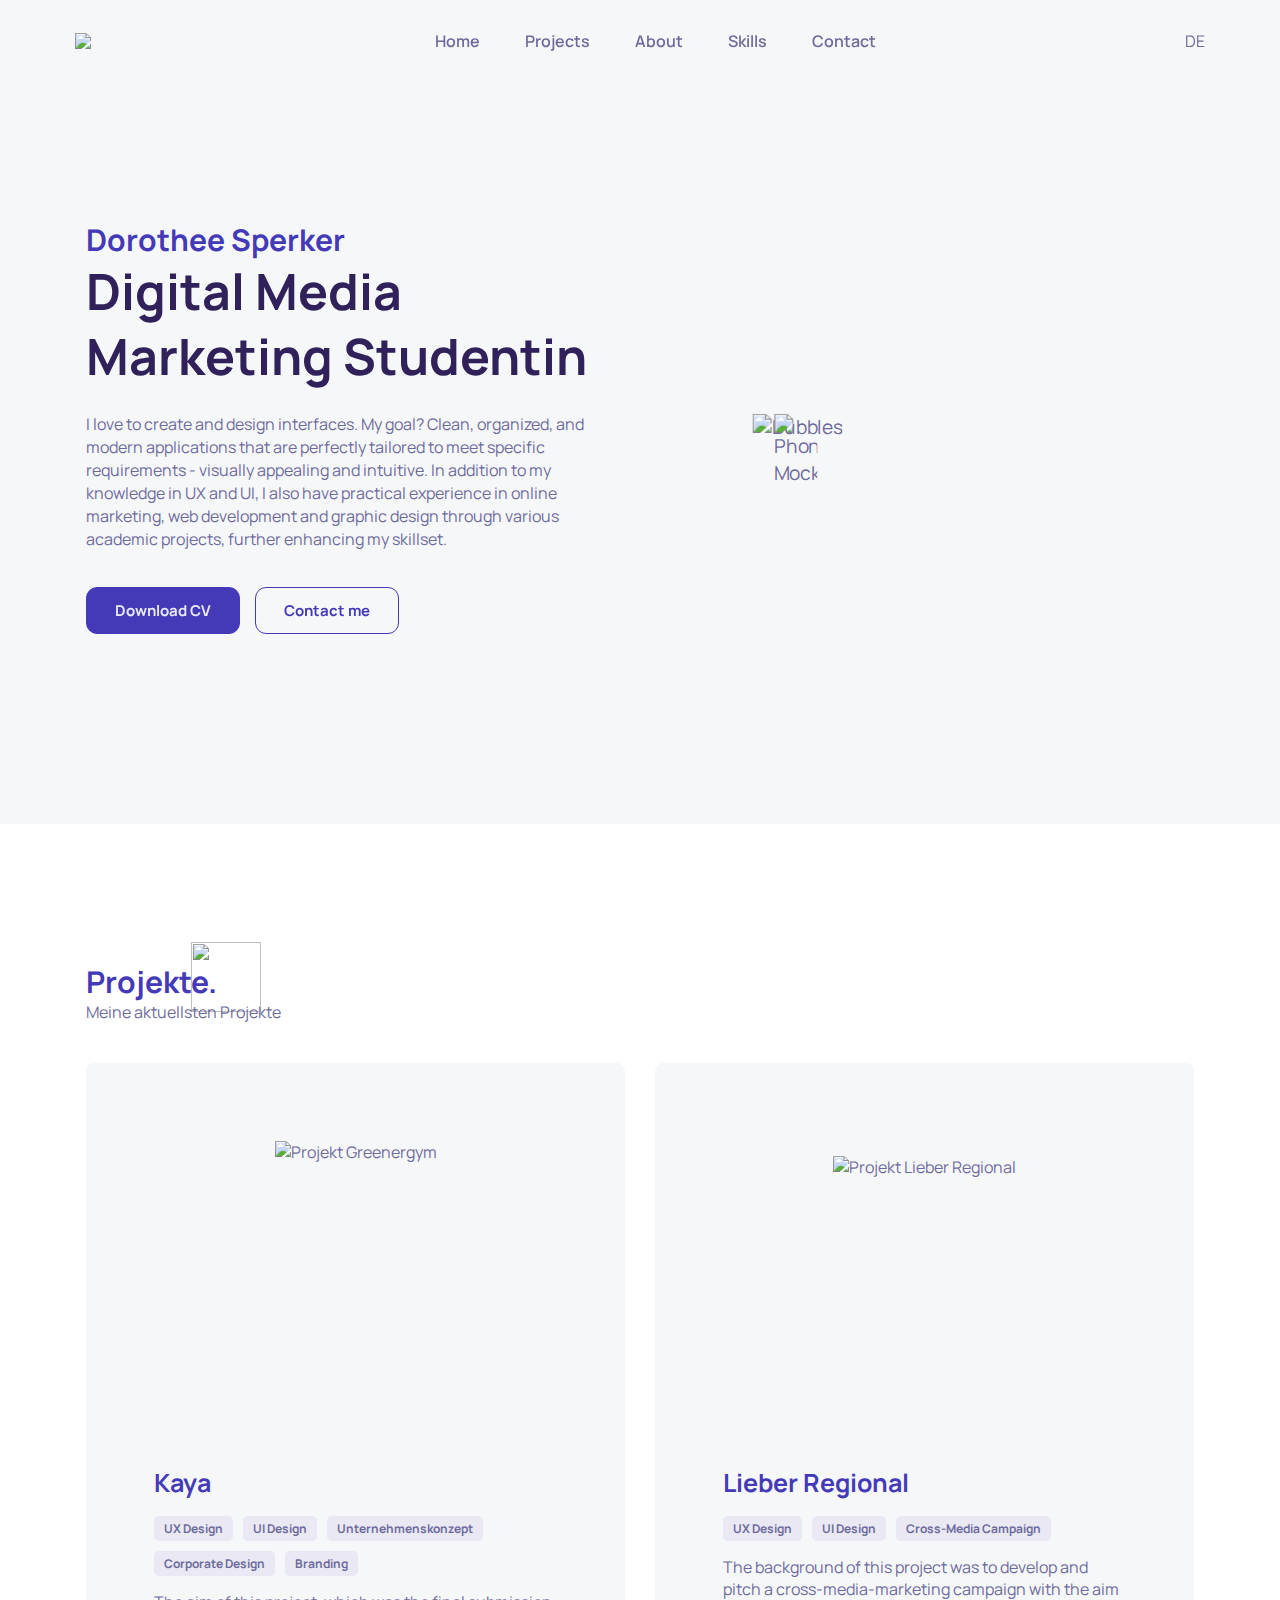
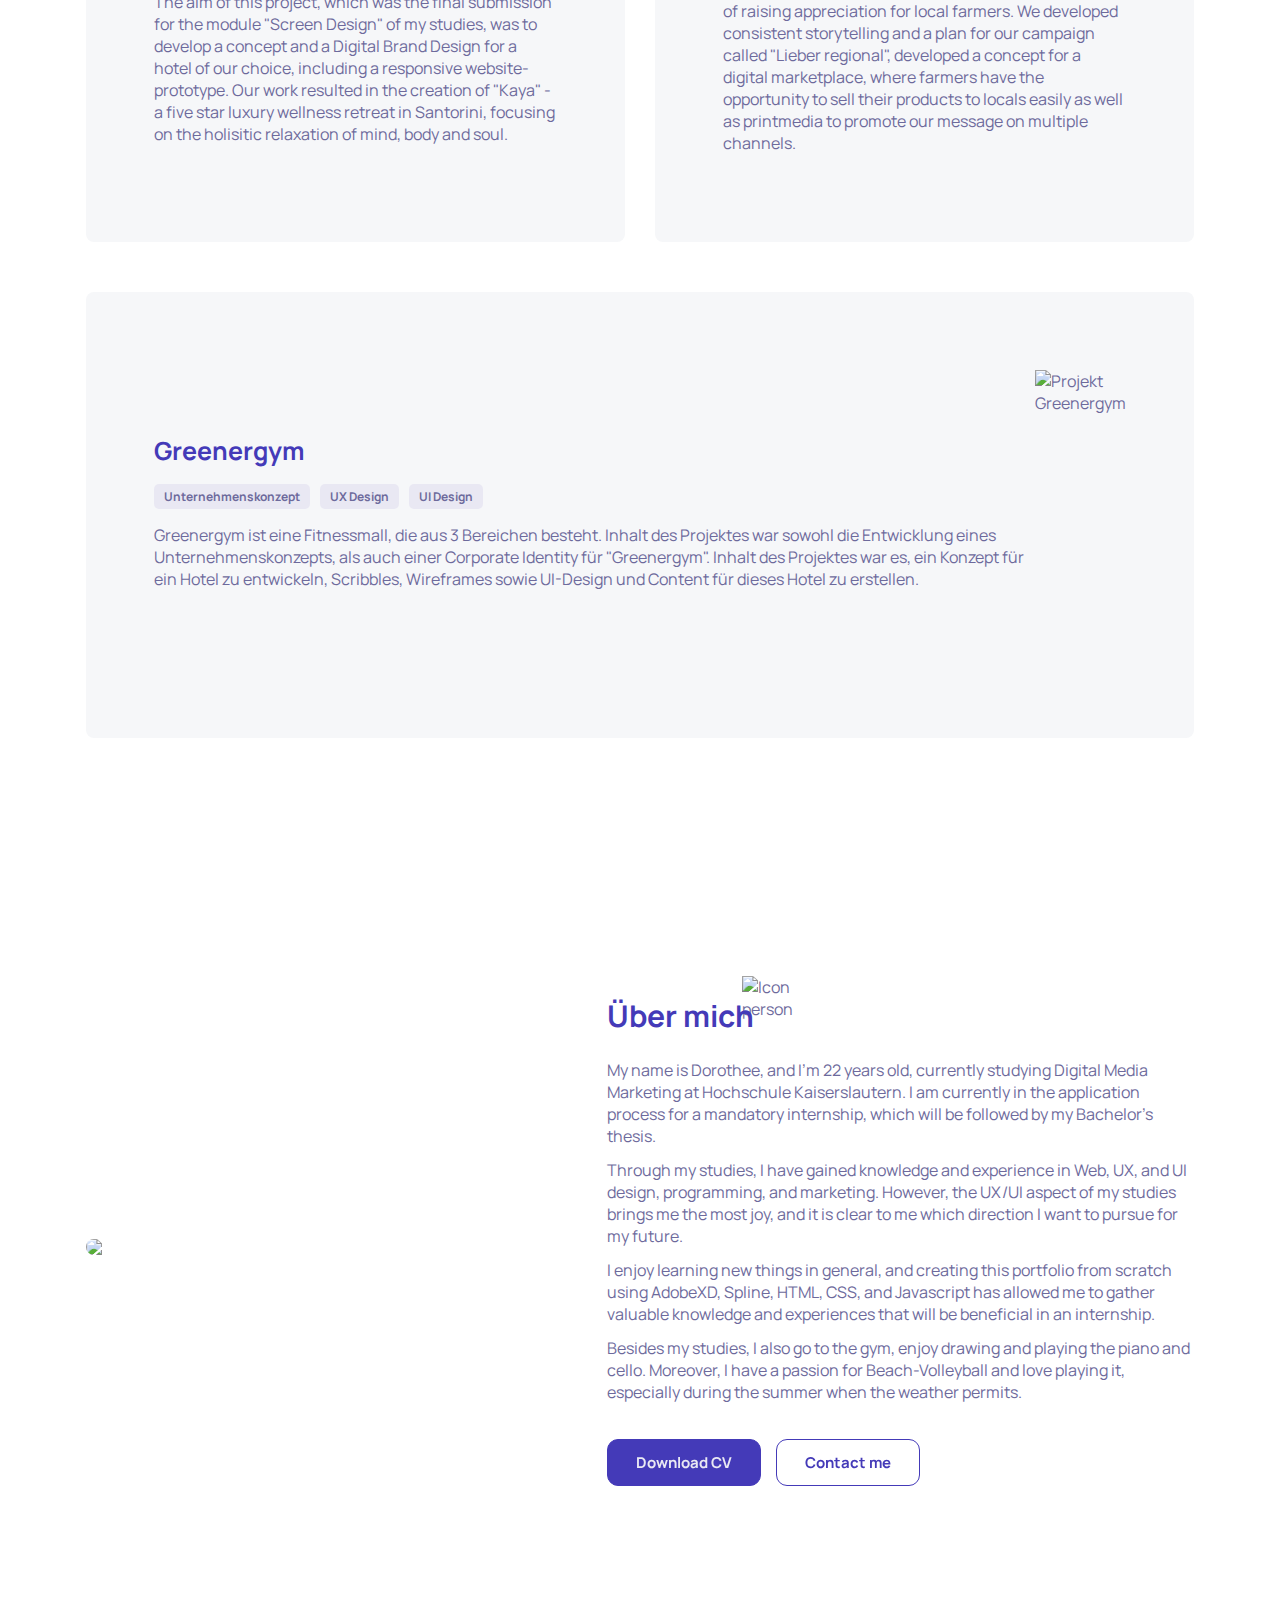
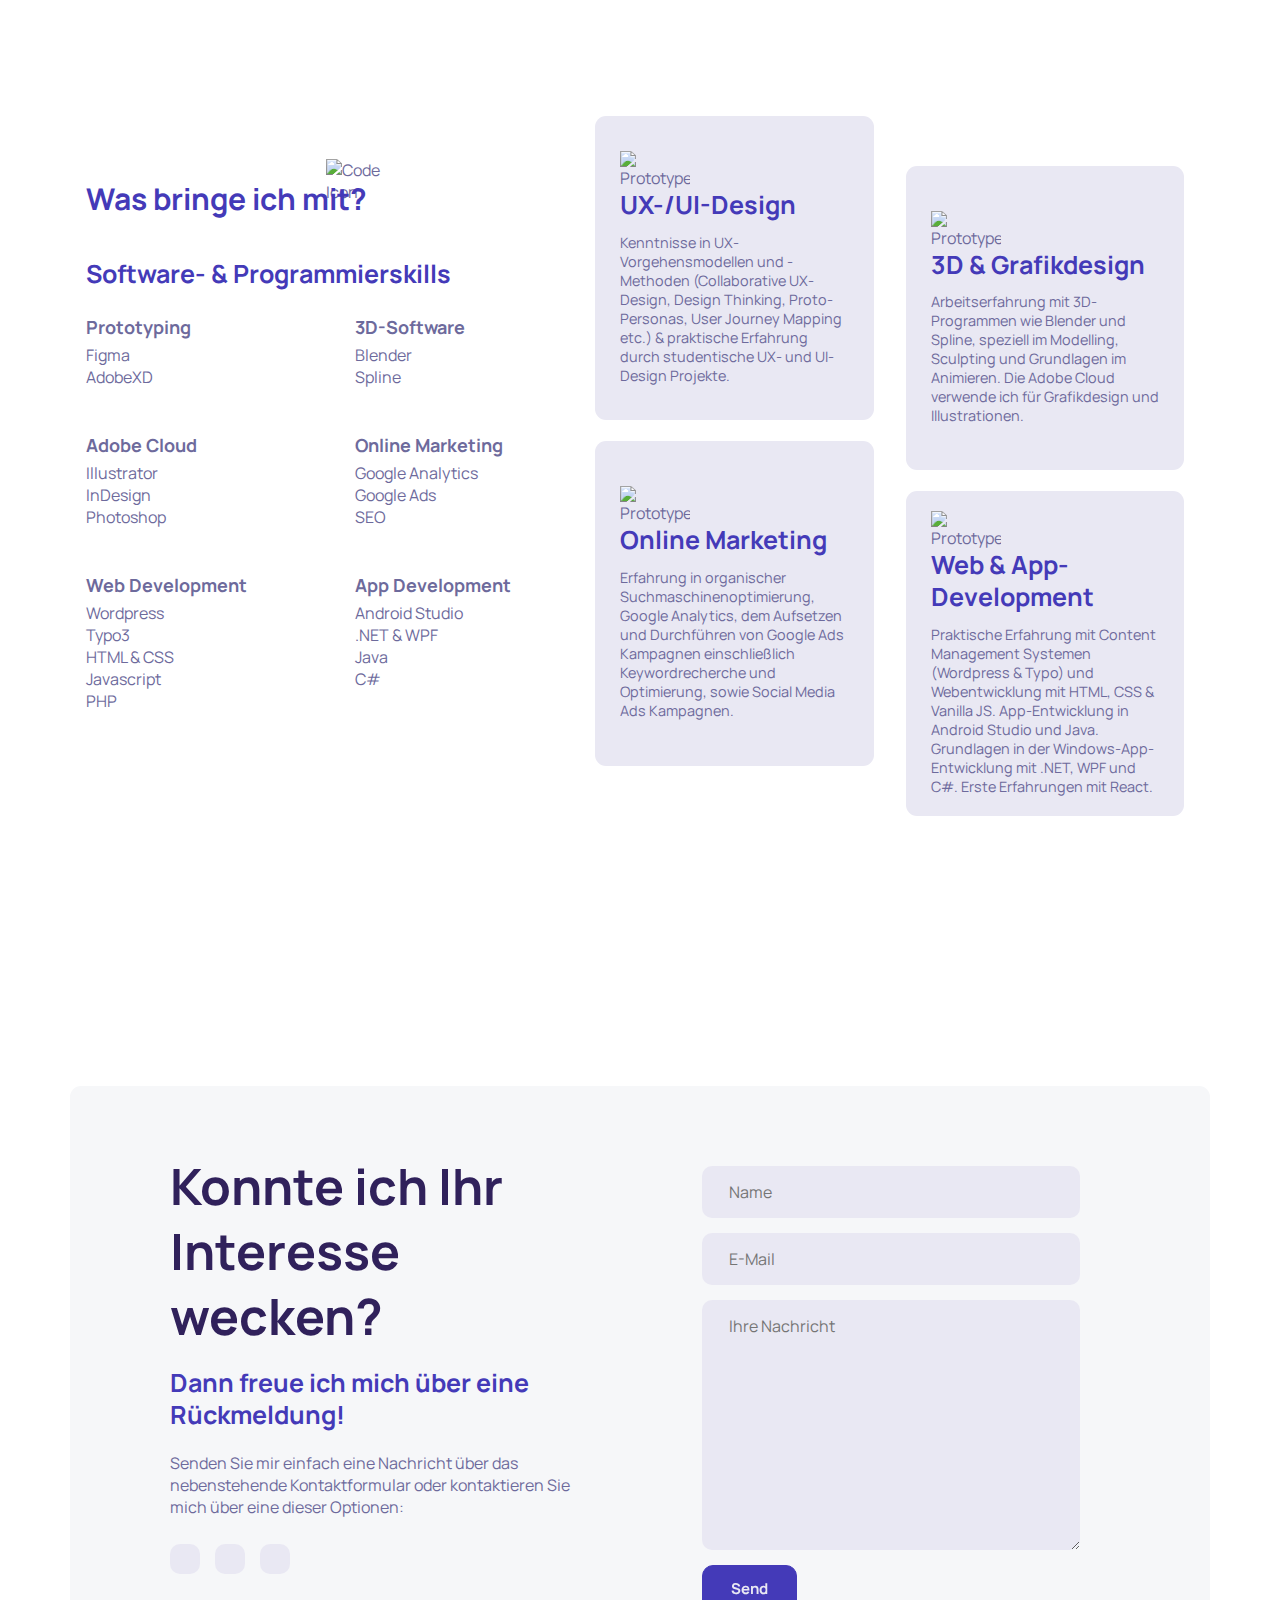
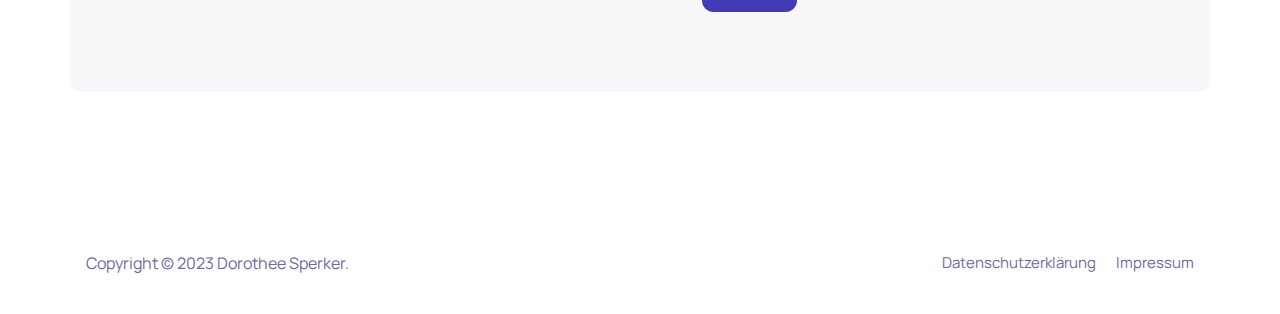
==== commit 84f32785: "Add files via upload" ====
--- a/index.html
+++ b/index.html
@@ -452,7 +452,7 @@
                     <!--rechte Seite-->
                     <div class="contact-form">
                                                 
-                        <form action="https://formsubmit.co/crumble.flakes@googlemail.com" method="POST">
+                        <form action="https://formsubmit.co/dorotheesperker@gmail.com" method="POST">
                             <input style="background-image: url(/img/Icons\ Portfolio/user-svgrepo-com.svg);" type="text" class="form-input" placeholder="Name" required>
                             <input style="background-image: url(/img/Icons\ Portfolio/envelope-svgrepo-com.svg);" type="text" class="form-input" placeholder="E-Mail" required>
                             <textarea style="background-image: url(/img/Icons\ Portfolio/pen-svgrepo-com.svg);" cols="30" rows="10" placeholder="Ihre Nachricht" class="form-input" required></textarea>
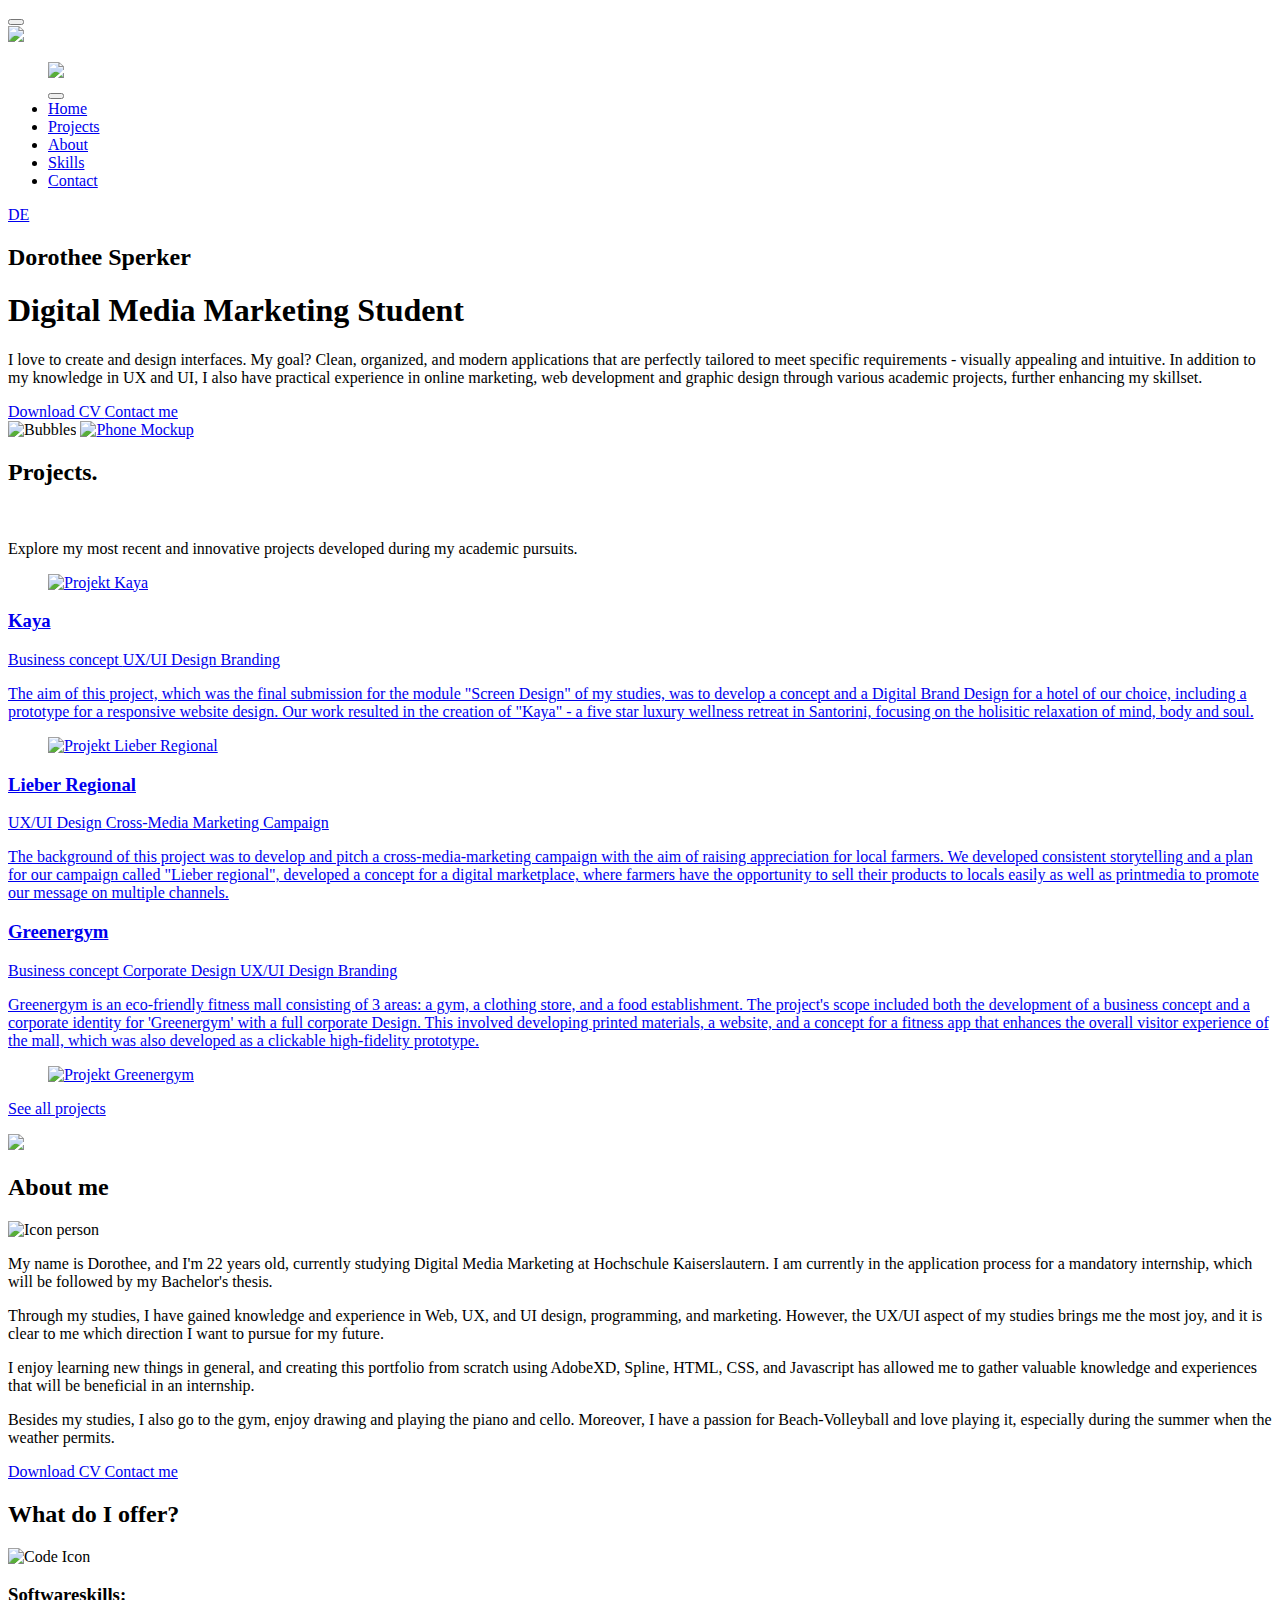
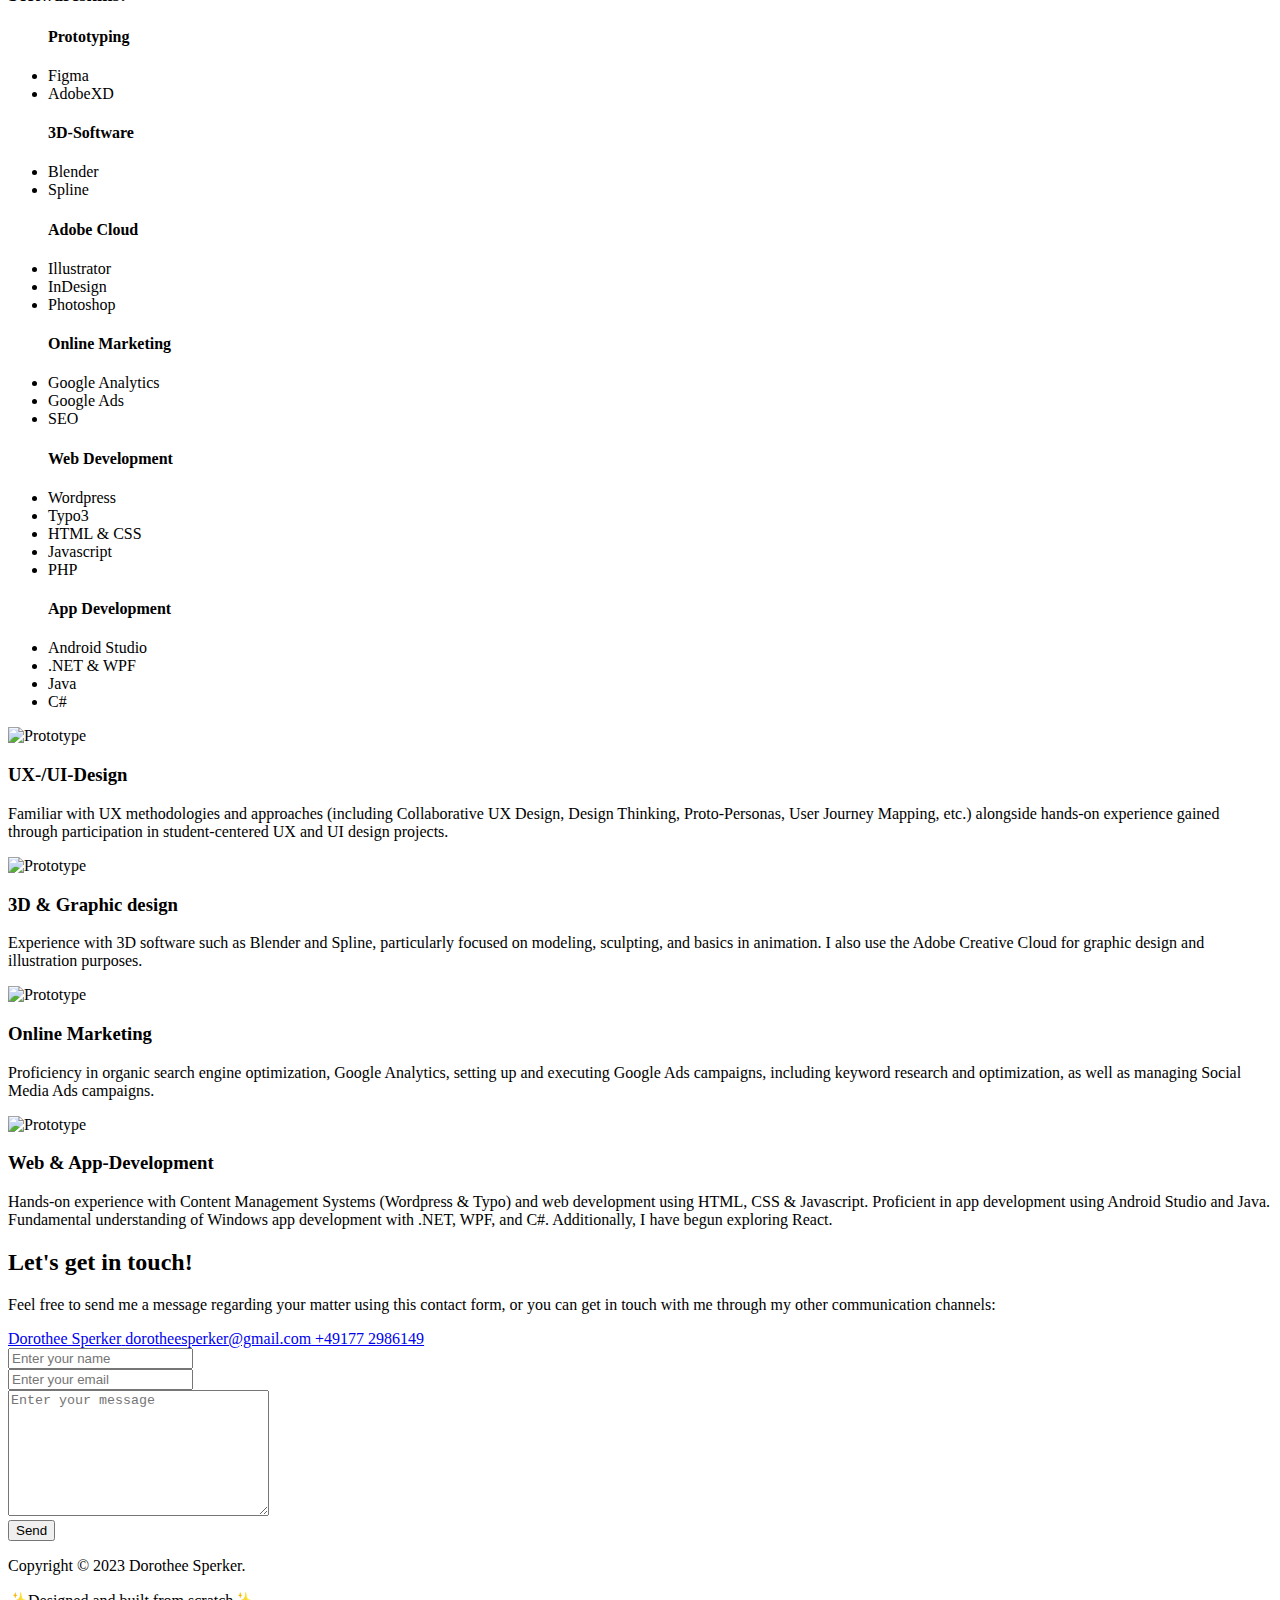
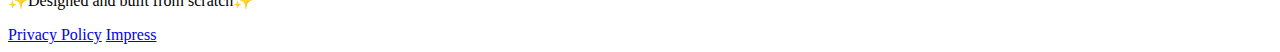
==== commit 2613ce6f: "Add files via upload" ====
--- a/index.html
+++ b/index.html
@@ -27,7 +27,7 @@
     <meta name="description" content="Personal Portfolio of a digital media marketing student displaying her skills in devoloping creative and user-friendly concepts for websites, apps and other media.">
 
     <!-- wenn Favicon als svg abgespeichert: <link rel="shortcut icon" href="./favicon.svg" type="image/svg+xml">-->
-    <link rel="shortcut icon" href="./img/favicon.png" type="image/png">
+    <link rel="shortcut icon" href="./img/favicon-16x16.png" type="image/png">
  
     <!--Google Font => kann alternativ auch über css eingebunden werden (wie bei übung)-->
     <link rel="preconnect" href="https://fonts.googleapis.com">
@@ -40,12 +40,9 @@
 
     <!-- Bilder laden => werden vom Browser vorgeladen und nicht erst, wenn sie in Website gebraucht werden-->
     <link rel="preload" as="image" href="./img/phone_mockup_tilted.png">
-    <link rel="preload" as="image" href="./img/Wireframes Übersicht.png">
-    <!-- 
-        
-        noch weitere Bilder hier einfügen, bei denen Ladezeit schlecht für experience wäre
-    
-    //-->
+    <link rel="preload" as="image" href="./img/info_architecture.png Übersicht.png">
+    <link rel="preload" as="image" href="./img/infoarchitecture_kaya.png">
+
 </head>
 
 <body>
@@ -59,7 +56,9 @@
     --------------->
 
     <nav data-nav>
-        <div class="content">
+
+        </div>
+        <div class="content container">
             <div class="logo"> 
                 <a href="#"> <img src="./img/logo.png"></a>
             </div>
@@ -78,31 +77,27 @@
                             <ion-icon name="close-outline" aria-hidden="true"></ion-icon>
                         </button>
                     </div>
-                    <li> <a href="#home" class="nav-link"> Home </a></li>
-                    <li> <a href="#projects" class="nav-link"> Projects </a>
-                        <!--<a href="./projects.html" class="nav-link project-btn">
+                    <li> <a href="#home" class="nav-link home active"> Home </a></li>
+                    <li> <a  href="#projects" class="nav-link projects"> Projects </a>
+                        <!--<a href="./projects.html" class="nav-link project-page project-btn">
                             <span> Projekte </span>
                             <ion-icon name="arrow-forward-outline" aria-hidden="true"></ion-icon>
                         </a>-->
                     </li>
-                    <li> <a href="#about" class="nav-link"> About </a></li>
-                    
-                    <li> <a href="#skills" class="nav-link"> Skills </a></li>
-                    <li> <a href="#contact" class="nav-link"> Contact </a></li>
+                    <li> <a href="#about" class="nav-link about"> About </a></li>
+                    
+                    <li> <a href="#skills" class="nav-link skills"> Skills </a></li>
+                    <li > <a href="#contact" class="nav-link contact"> Contact </a></li>
                 </ul>
     
                 <!--Social-Media & Language-->
                 <div class="right-content">
-                    <!--<div class="social-icons">
-                        <a href="#"><ion-icon name="logo-linkedin"></ion-icon></a>
-                        <a href="#"><ion-icon name="mail-outline"></ion-icon></a>
-                    </div>-->
                     <a href="index_de.html" id="language-toggle">DE</a>
                 </div>
 
             </div>
 
-        <div class="overlay"> </div>
+            <div class="overlay"> </div>
             
             <!--Hamburger-Menu-Icon (bei kleineren screens)-->
             <div class="hamburger-menu">
@@ -122,7 +117,7 @@
 
                     <div class="hero-content">
                         <h2 data-reveal="top" data-reveal-delay="0.25s" data-translation="hero-h2"> Dorothee Sperker <!--evtl eresetzen mit Hi, ich bin Doro!--></h2>
-                        <h1 class="hero-title" data-reveal="top" data-reveal-delay="0.5s" data-translation="hero-h1"> Digital Media Marketing Studentin</h1>
+                        <h1 class="hero-title" data-reveal="top" data-reveal-delay="0.5s" data-translation="hero-h1"> Digital Media Marketing Student</h1>
                         <p class="section-text" data-reveal="top" data-reveal-delay="0.7s" data-translation="herotext" > 
                             I love to create and design interfaces. My goal? Clean, organized, 
                             and modern applications that are perfectly tailored to meet specific requirements - 
@@ -134,19 +129,16 @@
                         </p>
                     
                         <div class="btn-wrapper" data-reveal="top" data-reveal-delay="1s">
-                            <a href="cv_en.pdf" class="btn btn-primary" target="_blank"> Download CV </a>
+                            <a href="CV_en.pdf" class="btn btn-primary" target="_blank"> Download CV </a>
                             <a href="#contact" class="btn btn-secondary"> Contact me </a>
                         </div>
                     </div>
-
-                
                     <div class="hero-image">
                         <img src="./img/bubbles-animated" class="bubbles" alt="Bubbles" data-reveal="top">
                         <a href="#projects" class="phone-container">
                             <img src="./img/phone_mockup.png" alt="Phone Mockup" class="phone-mockup" data-reveal="top" data-reveal-delay="0.25">
                         </a>
                     </div>
-                    
                 
                 </div>
                 
@@ -160,9 +152,9 @@
             <section class="section projects" id="projects">
                 <div class="container">
                     <div class="title-wrapper" data-reveal="top">
-                        <h2 class="section-title"> Projekte.</h2>
+                        <h2 class="section-title"> Projects.</h2>
                         <img class="title-icon" src="./img/Icons Portfolio/developer.png" alt="">
-                        <p> Meine aktuellsten Projekte</p>
+                        <p class="absatz"> Explore my most recent and innovative projects developed during my academic pursuits.</p>
                     </div>
                     <!--<p class="section-text">
                         Eine Auswahl meiner aktuellsten Projekte
@@ -172,21 +164,19 @@
                            
                         <a href="kaya.html" class="project-card project-card-1">
                             <figure class="card-image" data-reveal="right">
-                                <img src="./img/kaya_mockup.png" alt="Projekt Greenergym" class="project-img" loading="lazy">
+                                <img src="./img/kaya_mockup.png" alt="Projekt Kaya" class="project-img" loading="lazy">
                             </figure>
                         
                             <div class="card-content" data-reveal="left">
                                 <h3 class="card-title"> Kaya</h3>
                                 <div class="tags">
-                                    <span> UX Design </span>
-                                    <span> UI Design</span>
-                                    <span> Unternehmenskonzept </span>
-                                    <span> Corporate Design </span>
+                                    <span> Business concept </span>
+                                    <span> UX/UI Design </span>
                                     <span> Branding </span>
                                 </div>
                                 <p class="card-text">
                                     The aim of this project, which was the final submission for the module "Screen Design" of my studies, 
-                                    was to develop a concept and a Digital Brand Design for a hotel of our choice, including a responsive website-prototype.
+                                    was to develop a concept and a Digital Brand Design for a hotel of our choice, including a prototype for a responsive website design.
                                     Our work resulted in the creation of "Kaya" - a five star luxury wellness retreat in Santorini, 
                                     focusing on the holisitic relaxation of mind, body and soul. 
                                     
@@ -201,9 +191,8 @@
                             <div class="card-content" data-reveal="right">
                                 <h3 class="card-title"> Lieber Regional</h3>
                                 <div class="tags">
-                                    <span> UX Design </span>
-                                    <span> UI Design</span>
-                                    <span> Cross-Media Campaign </span>
+                                    <span> UX/UI Design </span>
+                                    <span> Cross-Media Marketing Campaign </span>
                                 </div>
                                 <p class="card-text">
                                     The background of this project was to develop and pitch a cross-media-marketing campaign with the aim
@@ -222,27 +211,31 @@
                             <div class="card-content" data-reveal="left">
                                 <h3 class="card-title"> Greenergym</h3>
                                 <div class="tags">
-                                    <span> Unternehmenskonzept </span>
-                                    <span> UX Design </span>
-                                    <span> UI Design</span>
+                                    <span> Business concept </span>
+                                    <span> Corporate Design </span>
+                                    <span> UX/UI Design </span>
+                                    <span> Branding </span>
                                 </div>
                                 <p class="card-text">
-                                    Greenergym ist eine Fitnessmall, die aus 3 Bereichen besteht.
-                                    Inhalt des Projektes war sowohl die Entwicklung eines Unternehmenskonzepts,
-                                    als auch einer Corporate Identity für "Greenergym".
-                                    Inhalt des Projektes war es, ein Konzept für ein Hotel zu entwickeln, 
-                                    Scribbles, Wireframes sowie UI-Design und Content für dieses Hotel zu erstellen.
+                                    Greenergym is an eco-friendly fitness mall consisting of 3 areas: a gym, 
+                                    a clothing store, and a food establishment.
+                                    The project's scope included both the development of a business concept and a corporate identity for 'Greenergym' with a 
+                                    full corporate Design. This involved developing printed materials, a website, and a concept for a fitness app that enhances 
+                                    the overall visitor experience of the mall, which was also developed as a clickable high-fidelity prototype.
                                 </p>
                             </div>
                             <figure class="card-image" data-reveal="right">
-                                <img src="./img/Greenergym_mockup.png" style="width: 100%; " alt="Projekt Greenergym" class="project-img" loading="lazy" width="650" height="370">
+                                <img src="/img/Greenergym_mockup.png" style="width: 100%; " alt="Projekt Greenergym" class="project-img" loading="lazy" width="650" height="370">
                             </figure>
                         </a>
                     </div>
 
-                    <!--<div class="btn-wrapper" data-reveal="top" data-reveal-delay="1s">
-                        <a href="./projects.html " class="btn btn-secondary"> Alle Projekte </a>
-                    </div>-->
+                    <div class="btn-wrapper" data-reveal="top" data-reveal-delay="1s">
+                        <a href="./projects.html " class="btn btn-secondary"> 
+                            <p> See all projects </p>
+                            <ion-icon name="arrow-forward-outline" aria-hidden="true"></ion-icon>
+                        </a>
+                    </div>
                     
                 </div>
             </section>
@@ -263,7 +256,7 @@
                         <div data-reveal="left">
                             
                             <div class="title-wrapper">
-                                <h2 class="section-title"> Über mich</h2>
+                                <h2 class="section-title"> About me</h2>
                                 <img class="title-icon" src="./img/Icons Portfolio/user.png" alt="Icon person">
                             </div>
                             <p class="absatz">
@@ -295,7 +288,7 @@
 
             
             <!-------------
-                SKILLS (anderes Tutorial)
+                SKILLS
             --------------->
 
             <section class="section skills" id="skills">
@@ -309,13 +302,13 @@
                 
                         <!--linke Seite-->
                         <div class="title-wrapper">
-                            <h2 class="section-title"> Was bringe ich mit?</h2>
+                            <h2 class="section-title"> What do I offer?</h2>
                             <img class="title-icon" src="./img/Icons Portfolio/setting.png" alt="Code Icon">
 
                             
                         <div class="skills-info" data-reveal="right">
                                 
-                            <h3> Software- & Programmierskills</h3>
+                            <h3> Softwareskills:</h3>
                             
                             <ul class="software-grid">
                                 
@@ -385,34 +378,35 @@
                                 <img class="card-icon" src="./img/Icons Portfolio/ux-mobile-svgrepo-com.svg" alt="Prototype" width="55">
                                 <h3> UX-/UI-Design </h3>
                                 <p class="card-text"> 
-                                    Kenntnisse in UX-Vorgehensmodellen und -Methoden (Collaborative UX-Design, Design Thinking, Proto-Personas, 
-                                    User Journey Mapping etc.)
-                                     & praktische Erfahrung durch studentische UX- und UI-Design Projekte. 
+                                    Familiar with UX methodologies and approaches (including Collaborative UX Design, Design Thinking, Proto-Personas, User Journey Mapping, etc.) 
+                                    alongside hands-on experience gained through participation in student-centered UX and UI design projects.
                                 </p>
 
                             </div>
                             <div class="skills-card">
                                 <img class="card-icon" src="./img/Icons Portfolio/3d-modeling (1).png" alt="Prototype" width="55">
-                                <h3> 3D & Grafikdesign </h3>
-                                <p  class="card-text"> Arbeitserfahrung mit 3D-Programmen wie Blender und Spline,
-                                    speziell im Modelling, Sculpting und Grundlagen im Animieren.
-                                    Die Adobe Cloud verwende ich für Grafikdesign und Illustrationen.
+                                <h3> 3D & Graphic design </h3>
+                                <p  class="card-text"> 
+                                    Experience with 3D software such as Blender and Spline, particularly focused on modeling, sculpting, and 
+                                    basics in animation. I also use the Adobe Creative Cloud for graphic design and illustration purposes.
                                 </p>
                             </div>
                             <div class="skills-card">
                                 <img class="card-icon" src="./img/Icons Portfolio/digital-marketing-svgrepo-com.svg" alt="Prototype" width="55">
                                 <h3> Online Marketing</h3>
-                                <p class="card-text"> Erfahrung in organischer Suchmaschinenoptimierung, Google Analytics, dem Aufsetzen und Durchführen
-                                    von Google Ads Kampagnen einschließlich Keywordrecherche und Optimierung, sowie Social Media Ads Kampagnen.
+                                <p class="card-text"> 
+                                    Proficiency in organic search engine optimization, Google Analytics, setting up and executing Google Ads campaigns, 
+                                    including keyword research and optimization, as well as managing Social Media Ads campaigns.
                                 </p>
 
                             </div>
                             <div class="skills-card">
                                 <img class="card-icon" src="./img/Icons Portfolio/code-mobile-svgrepo-com.svg" alt="Prototype" width="55">
                                 <h3> Web & App-Development </h3>
-                                <p class="card-text"> Praktische Erfahrung mit Content Management Systemen (Wordpress & Typo) und Webentwicklung mit HTML, CSS & Vanilla JS.
-                                    App-Entwicklung in Android Studio und Java. Grundlagen in der Windows-App-Entwicklung mit .NET, WPF und C#. 
-                                    Erste Erfahrungen mit React.
+                                <p class="card-text"> 
+                                    Hands-on experience with Content Management Systems (Wordpress & Typo) and web development using HTML, CSS & Javascript. 
+                                    Proficient in app development using Android Studio and Java. Fundamental understanding of Windows app development with .NET, WPF, and C#. 
+                                    Additionally, I have begun exploring React.
                                 </p>
 
                             </div>
@@ -434,18 +428,33 @@
                     <!--linke Seite-->
                     <div class="contact-info">
                         <div class="title-wrapper">
-                            <h1 class="section-title"> Konnte ich Ihr Interesse wecken?</h1>
-                        </div>
-                        <h3> Dann freue ich mich über eine Rückmeldung!</h3>
-                        <p class="absatz" style="padding-block-start: 20px;"> 
-                            Senden Sie mir einfach eine Nachricht über das nebenstehende Kontaktformular 
-                            oder kontaktieren Sie mich über eine dieser Optionen:
+                            <h2 class="section-title"> Let's get in touch!</h2>
+                        </div>
+                        <p class="absatz"> 
+
+                            Feel free to send me a message regarding your matter using this contact form, or you can get in touch with me 
+                            through my other communication channels:
                         </p>
                         </ul>
+                        <!--Social Icons-->
                         <div class="social-icons">
-                            <a href="#"><ion-icon name="logo-linkedin"></ion-icon></a>
-                            <a href="#"><ion-icon name="mail-outline"></ion-icon></a>
-                            <a href="#"><ion-icon name></ion-icon></a>
+                            <a href="https://www.linkedin.com/in/dorothee-sperker-hskl" target="_blank">
+                                <ion-icon name="logo-linkedin"></ion-icon>
+                                <span> Dorothee Sperker</span>
+                            </a>
+                            <a href="mailto:dorotheesperker@gmail.com" target="_blank ">
+                                <ion-icon name="mail-outline"></ion-icon>
+                                <span> dorotheesperker@gmail.com</span>
+                            </a>
+                            <a href="https://wa.me/1772986149" target="_blank">
+                                <ion-icon name="logo-whatsapp"></ion-icon>
+                                <span> +49177 2986149 </span>
+                            </a>
+                            <!--<a href="tel:+491772986149">
+                                <ion-icon name="call-outline"></ion-icon>
+                                <span class="phone-number">+49 177 2986149</span>
+                            </a>
+                            <a href="sms:+491772986149">Send SMS</a>-->
                         </div>
                     </div>
 
@@ -453,10 +462,21 @@
                     <div class="contact-form">
                                                 
                         <form action="https://formsubmit.co/dorotheesperker@gmail.com" method="POST">
-                            <input style="background-image: url(/img/Icons\ Portfolio/user-svgrepo-com.svg);" type="text" class="form-input" placeholder="Name" required>
-                            <input style="background-image: url(/img/Icons\ Portfolio/envelope-svgrepo-com.svg);" type="text" class="form-input" placeholder="E-Mail" required>
-                            <textarea style="background-image: url(/img/Icons\ Portfolio/pen-svgrepo-com.svg);" cols="30" rows="10" placeholder="Ihre Nachricht" class="form-input" required></textarea>
-                            <input type="submit" value="Send" class="btn btn-primary">
+                            <div class="field">
+                                <input type="text" placeholder="Enter your name" required>
+                                <ion-icon name="person-outline"></ion-icon>
+                            </div>
+                            <div class="field">
+                                <input type="text" placeholder="Enter your email" required>
+                                <ion-icon name="mail-outline"></ion-icon>
+                            </div>
+                            <div class="message">
+                                <textarea placeholder="Enter your message" rows="8" cols="30" required></textarea>
+                                <ion-icon name="document-text-outline"></ion-icon>
+                            </div>
+                            <div class="btn-wrapper" data-reveal="top" data-reveal-delay="1s">
+                                <input type="submit" value="Send" class="btn btn-primary">
+                            </div>
                         </form>
 
                     </div>
@@ -471,10 +491,12 @@
             <footer>
                 <div class="container">
                     <p class="copyright"> Copyright &copy; 2023 Dorothee Sperker. </p>
-
+                    
+                    <p class="scratch"> ✨Designed and built from scratch✨</p>
+        
                     <div class="footer-links">
-                        <p> Datenschutzerklärung </p>
-                        <p> Impressum </p>
+                        <a href="datenschutz.html">Privacy Policy</a>
+                        <a href="impressum.html">Impress</a>
                     </div>
                 </div>
             </footer>
@@ -483,7 +505,34 @@
     </main>
 
     <!-- ================ Javascript-File========================-->
-    <script src="./script.js"></script>
+    <script src="js/script.js"></script>
+
+    <script>
+
+        //on scroll wird der Menüpunkt für jede Section gehighlighted
+        const sections = document.querySelectorAll("section");
+        const navLinks = document.querySelectorAll("nav .menu-list li a");
+        const bodyId = document.querySelector('body').id;
+
+        window.addEventListener('scroll', () => {
+        let current = '';
+        sections.forEach (section => {
+            const sectionTop = section.offsetTop;
+            const sectionHeight = section.clientHeight;
+            if(scrollY >= (sectionTop - 500)) {
+            current = section.getAttribute('id');
+            }
+        })
+        
+        navLinks.forEach(a=> {
+            a.classList.remove('active');
+            if(a.classList.contains(current)){
+            a.classList.add('active')
+            }
+        })
+
+        })
+    </script>
 
      <!-- =============== Ionicon link-Einbindung =============== https://ionic.io/ionicons/usage//-->
      <script type="module" src="https://unpkg.com/ionicons@7.1.0/dist/ionicons/ionicons.esm.js"></script>
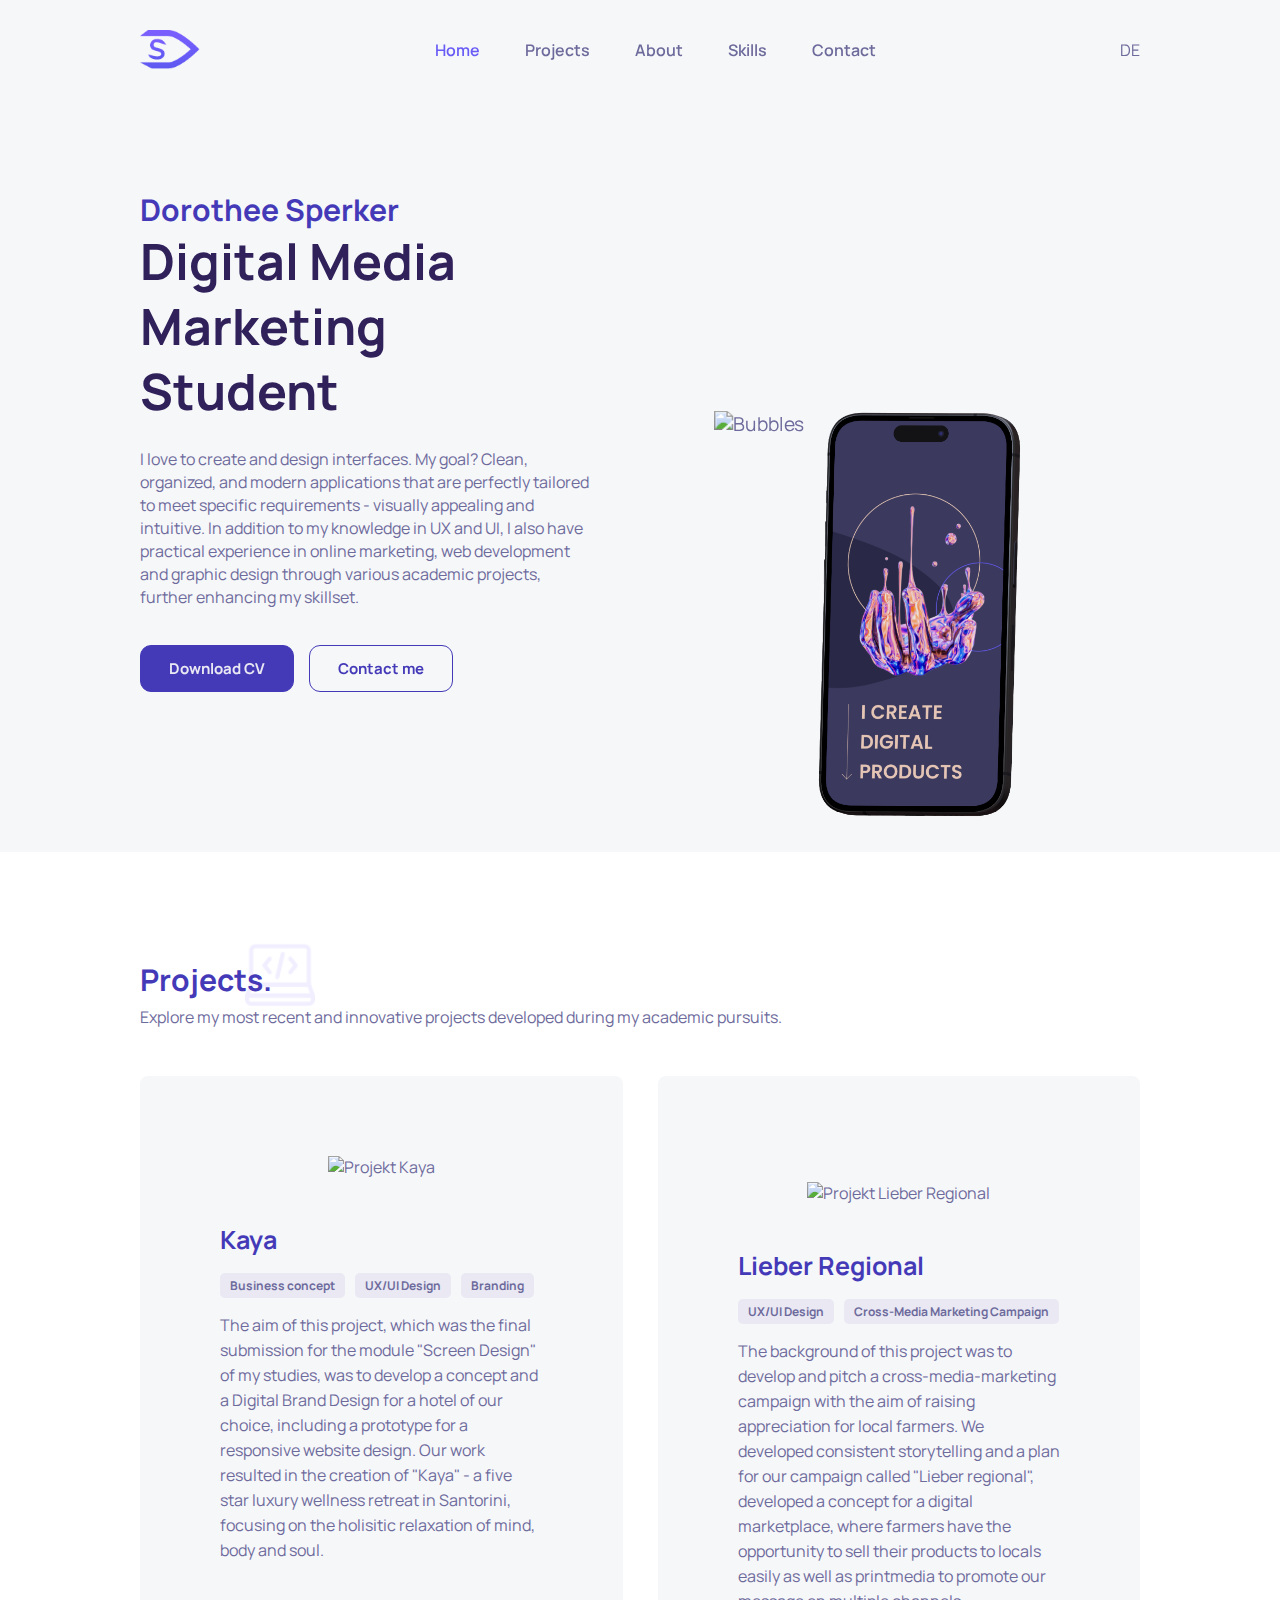
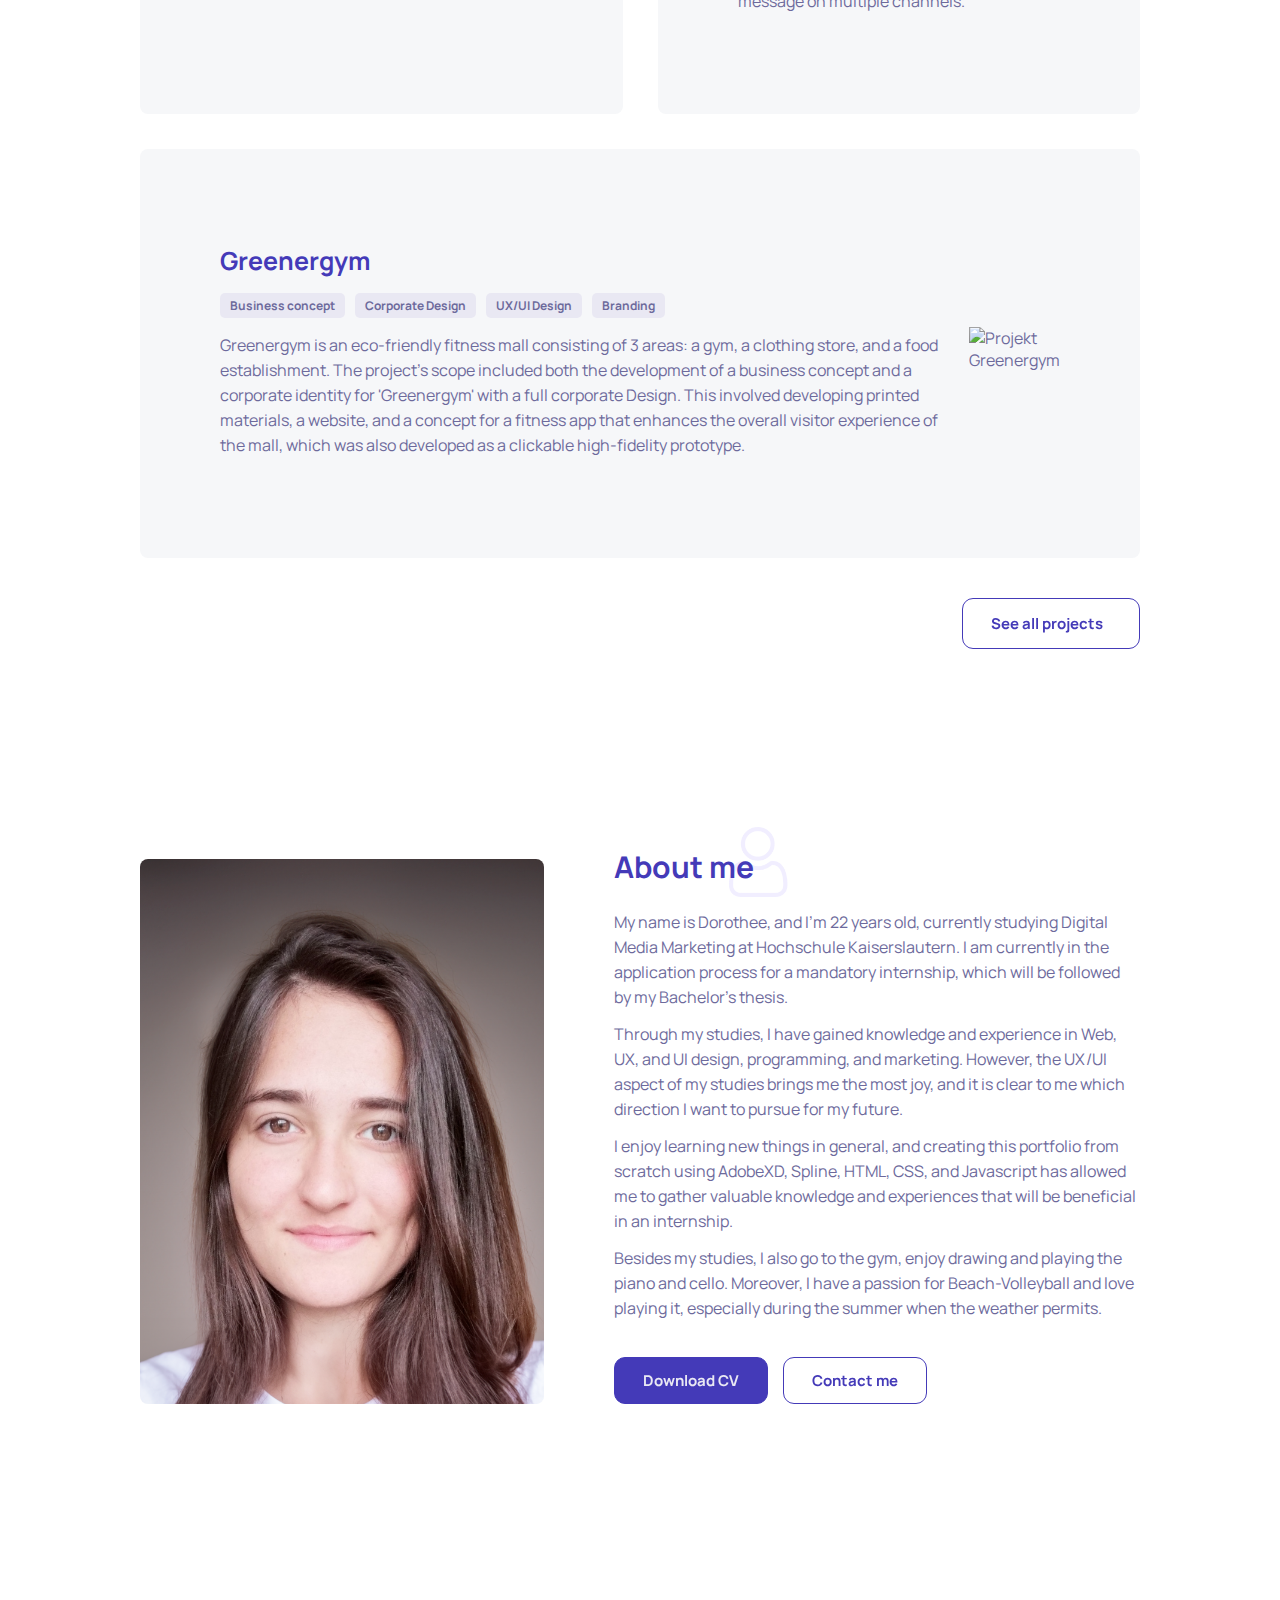
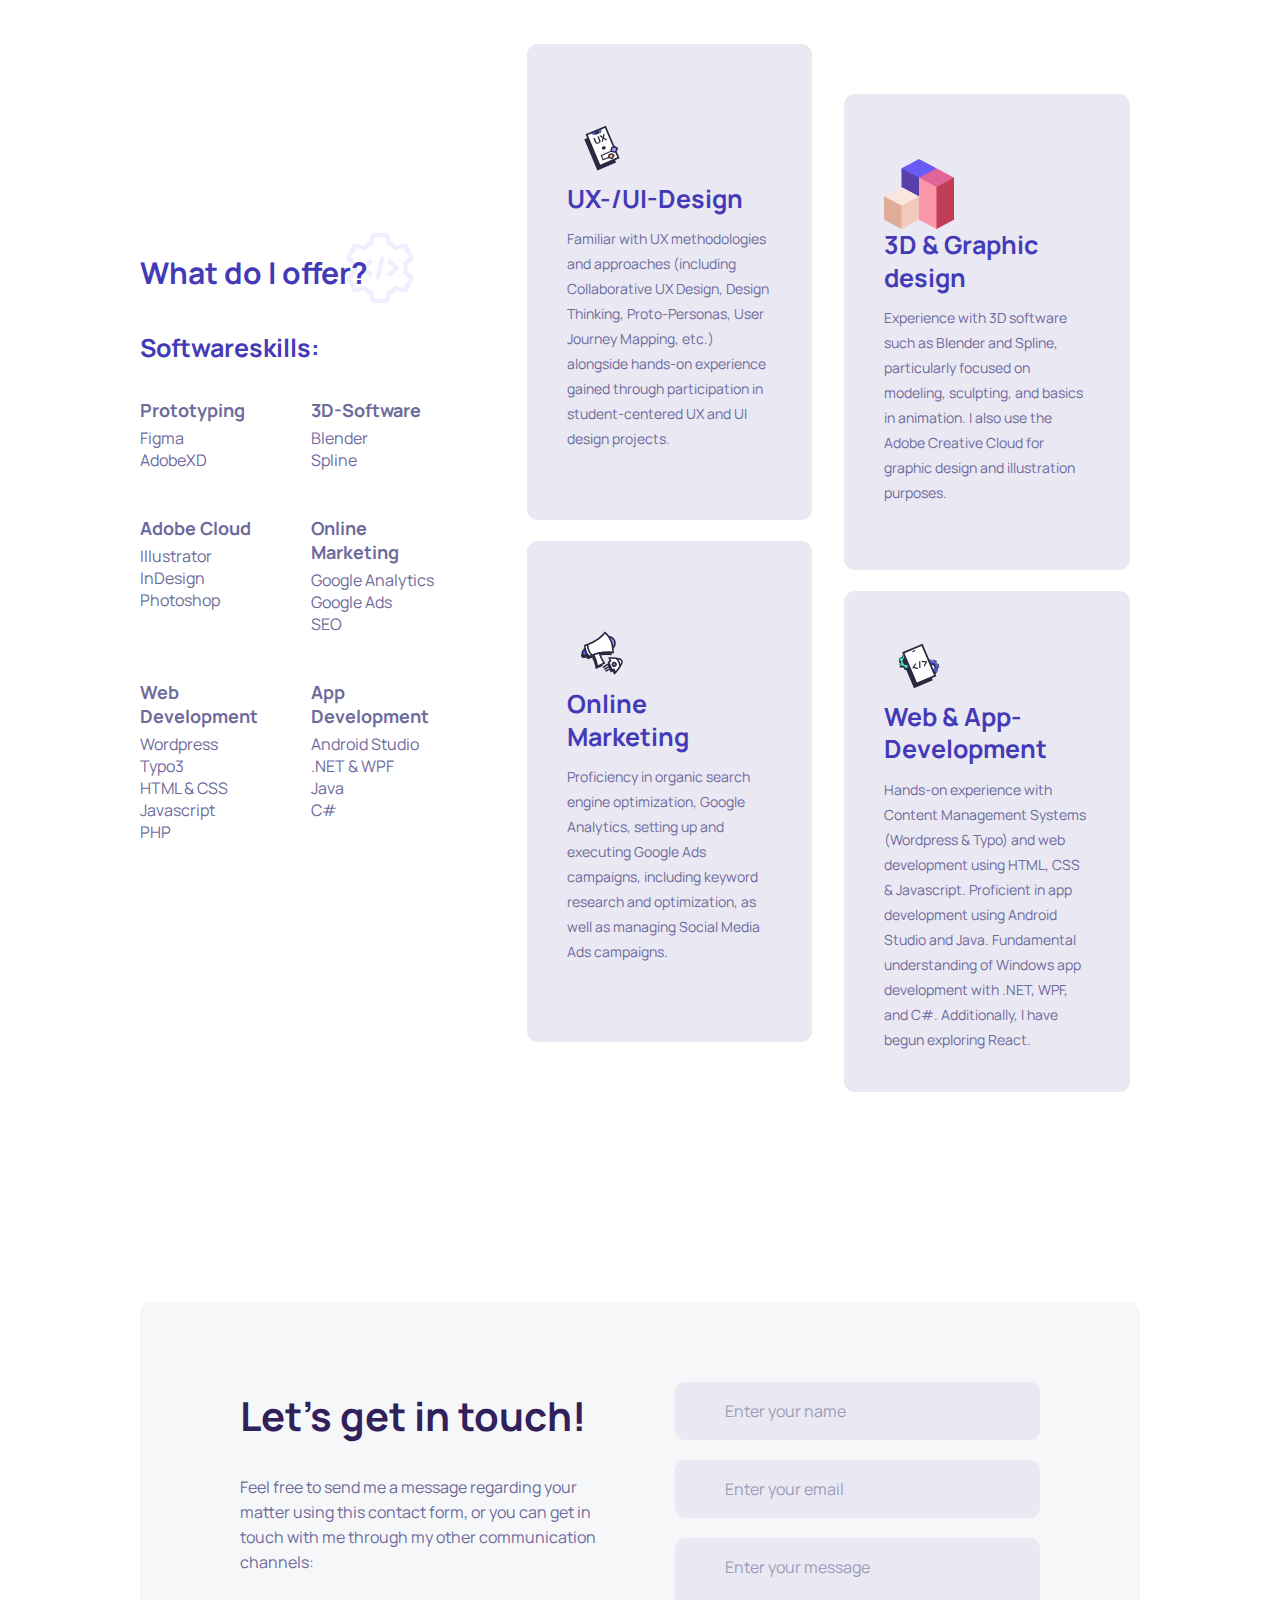
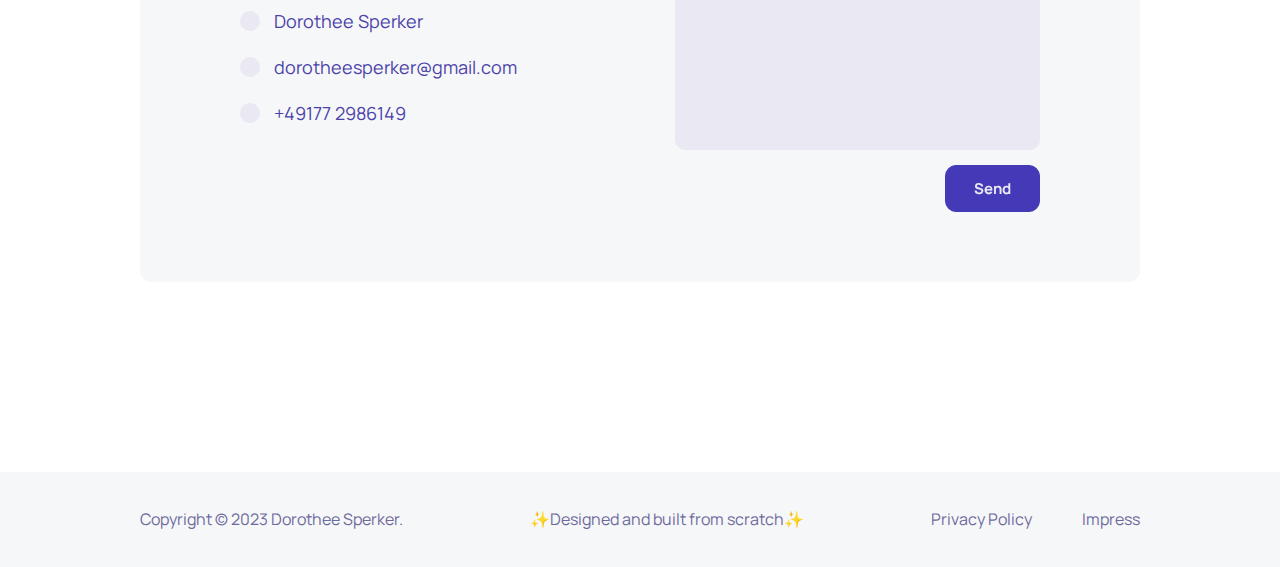
==== commit fa9c5621: "Update index.html" ====
--- a/index.html
+++ b/index.html
@@ -1,19 +1,3 @@
-<!-- 
-_________  
-- data-reveal überall einfügen
-- Code überarbeiten => was kann abgeändert werden?
-- clean Code => alle unnötigen Kommentare entfernen 
-
-CREDITS:
-- Laptop Mockup: <a href="https://www.freepik.com/free-psd/digital-device-mockup_4264999.htm#query=laptop%20mockup&position=1&from_view=keyword&track=ais">Image by rawpixel.com</a> on Freepik
-- Phone mockup: <a href="https://www.freepik.com/free-vector/realistic-front-view-smartphone-mockup-mobile-iphone-purple-frame-with-blank-white-display-vector_33632332.htm#query=phone%20mockup&position=0&from_view=search&track=robertav1_2_sidr">Image by svstudioart</a> on Freepik
-- Mockup Visitenkarte: <a href="https://www.freepik.com/free-psd/elegant-realistic-wood-background-business-card-mockup_3381935.htm#query=mockup%20flyer%20visitenkarte&position=49&from_view=search&track=robertav1_2_sidr">Image by lucecitavectors</a> on Freepik
-- Mockup Flyer: <a href="https://www.freepik.com/free-vector/business-flyer-template_4000152.htm#query=mockup%20flyer&position=11&from_view=search&track=robertav1_2_sidr">Image by pikisuperstar</a> on Freepik
-- Icon Ideation: <a href="https://www.flaticon.com/free-icons/project" title="project icons">Project icons created by Freepik - Flaticon</a>
-- Mission Statement: <div> Icons made by <a href="https://www.flaticon.com/authors/deemakdaksina" title="deemakdaksina"> deemakdaksina </a> from <a href="https://www.flaticon.com/" title="Flaticon">www.flaticon.com'</a></div>
-- Core values: <a href="https://www.flaticon.com/free-icons/law" title="law icons">Law icons created by Kiranshastry - Flaticon</a>
--->
-
 
 <!DOCTYPE html>
 <html lang="de">
@@ -26,7 +10,7 @@
     <meta name="title" content="Dorothee Sperker - Digital Marketing Student">
     <meta name="description" content="Personal Portfolio of a digital media marketing student displaying her skills in devoloping creative and user-friendly concepts for websites, apps and other media.">
 
-    <!-- wenn Favicon als svg abgespeichert: <link rel="shortcut icon" href="./favicon.svg" type="image/svg+xml">-->
+    <!-- Favicon-->
     <link rel="shortcut icon" href="./img/favicon-16x16.png" type="image/png">
  
     <!--Google Font => kann alternativ auch über css eingebunden werden (wie bei übung)-->
@@ -542,4 +526,4 @@
 </body>
 </html>
 
-    +    
--- a/style.css
+++ b/style.css
@@ -0,0 +1,2837 @@
+/*
+TO DO:
+- responsive umdrehen => das was in media queries für Screens > 900px steht als normales CSS angeben
+-root-elemente überarbeiten und schauen wo dopplungen in code => in root auslagern
+
+*/
+
+
+:root{
+    /*colors*/
+    --background-color:RGB(233, 232, 243);
+    --text-color: #6d6a9c;
+    --primary-color-1: #685bf6;
+    --primary-color-2: #443AB8;
+    --primary-color-3: #30215B;
+    --secondary-color: #8e88f6;
+    --accent-beige: #F4CDBB;
+    --accent-pink: #FC97A9;
+    --white: hsla(0, 0%, 100%, 1);
+    --white_a8: hsla(0, 0%, 100%, 0.08);
+    --white_a12: hsla(0, 0%, 100%, 0.12);
+    --cultured: #f6f7f9;
+    --manatee: hsla(219, 10%, 62%, 1);
+    --black-coral: hsla(220, 12%, 43%, 1);
+    --cadet-blue-crayola_a20: hsla(222, 23%, 71%, 0.2);
+    --cinnamon-satin: hsla(344, 53%, 62%, 1);
+    --raisin-black: hsla(216, 14%, 14%, 1);
+    --raisin-black_a6: hsla(216, 14%, 14%, 0.06);
+    --gunmetal: hsla(214, 15%, 21%, 1);
+    --charcoal: hsla(219, 22%, 26%, 1);
+
+
+    /*Typography*/
+    --ff-montserrat: 'Montserrat', sans-serif;
+    --ff-manrope: 'Manrope', sans-serif;
+    --fs-1: 50px;
+    --fs-2: 30px;
+    --fs-3: 25px;
+    --fs-skill-cards: 14px;
+    --fs-text: 16px;
+    --fs-text-large: 18px;
+    /*
+    --fs-1: calc(2.7rem + 1.38vw); /*font spacing*/ /*für h1
+    --fs-2: calc(2.6rem + .66vw); /*für h2
+    --fs-3: calc(2.6rem + .24vw); /*für h3*/
+    --fs-4: 1.9rem; /*für h4*/
+    --fs-5: 1.1rem; /*für section-text*/
+    --fs-6: 1.7rem; /*für btn*/
+    --fs-7: 1.5rem;
+    --fs-8: 1.4rem;
+    --fs-9: 1.3rem;
+    --fw-700: 700;
+
+    /*Spacing*/
+    --section-padding: 90px;
+    --padding-card: 80px; 
+
+    /*Shadow*/
+    --shadow-1: 10px 10px 50px hsla(148, 18%, 14%, 0.218);
+    --shadow-2: 0 4px 28px hsla(216, 14%, 14%, 0.07); /*für kleines Herobild*/
+
+    /*Border Radius*/
+    --radius-circle: 50%;
+    --radius-btn: 11px;
+    --radius-8: 8px;
+    --radius-6: 6px;
+
+    /*Transition*/
+    --transition-1: 0.25s ease;
+    --transition-2: 0.5s ease;
+    --transition-nav: all 0.3s ease;
+    --transition-3: 0.3s ease-in-out;
+    --transition-cards: 0.3s ease-in;
+}
+
+/*----------------
+    RESET 
+------------------*/
+
+*,
+*::before,
+*::after{
+    margin: 0;
+    padding: 0;
+    box-sizing: border-box;
+}
+
+*::selection{
+    background-color: var(--primary-color-1);
+    color: white;
+}
+
+/*----------------
+    GENERAL STYLES
+------------------*/
+
+li{
+    list-style: none;
+}
+
+a,
+img,
+span,
+button,
+ion-icon
+{
+    display: block;
+}
+
+a{
+    color: inherit;
+    text-decoration: none;
+}
+p{
+    line-height: 25px;
+}
+
+img{ 
+    height: auto;}
+
+input,
+button,
+textarea{
+    background: none;
+    border: none;
+    font: inherit;
+}
+
+input,
+textarea{
+    width: 100%;
+}
+
+button{
+    cursor: pointer;
+}
+
+
+/*evtl andere library nehmen*/
+ion-icon{
+    pointer-events: none;
+}
+
+html{ /*stattdessen könnte man auch body nehmen*/
+    font-family: var(--ff-manrope);
+    /*font-size: 10px;*/
+    scroll-behavior: smooth;
+}
+
+body{
+    background-color: var(--white);
+    color: var(--text-color);
+    font-size: var(--fs-text);
+    /*line-height: 1.7;*/
+}
+
+h1,h2,h3{ line-height: 1.3;}
+
+h2,
+h3{ color: var(--primary-color-2);}
+
+h1{
+    color: var(--primary-color-3);
+    font-size: var(--fs-1);
+}
+h2{
+    font-size: var(--fs-2);
+    
+}
+
+h3{ font-size: var(--fs-3);}
+
+h4{ 
+    font-size: 18px;
+    color: var(--text-color);
+    padding-block: 5px;
+}
+
+.sub-heading{
+    padding-block-start: 40px;
+}
+
+.btn-wrapper{
+    display: flex;
+    flex-wrap: wrap;
+    align-items: center;
+    justify-content: center;
+    gap: 15px; /*in tutorial: 12px*/
+}
+
+.btn{
+    border: 2px solid var(--primary-color-2);
+    border-radius: var(--radius-btn);
+    color: var(--primary-color-2);
+    font-size: 15px;
+    font-weight: var(--fw-700);
+    padding: 12px 28px; /*evtl anpassen*/
+    max-width: fit-content; /*im Tutorial: max-content*/
+    transition: var(--transition-1); /*0.25s ease*/
+    will-change: transform;
+}
+
+
+.btn-primary{
+    color: var(--background-color);
+    background-color: var(--primary-color-2);
+    border: 1px solid var(--primary-color-2);
+
+}
+
+.btn-secondary{
+    color: var(--primary-color-2);
+    border: 1px solid var(--primary-color-2);
+    display: flex;
+    align-items: center;
+    gap: 8px;
+
+}
+
+.btn-read-more{
+    border: none;
+    text-decoration: underline;
+    padding: 10px 0;
+}
+
+.btn:is(:hover, :focus-visible){
+    transform: translateY(-3.5px);
+    background-color: var(--primary-color-1);
+    color: var(--background-color);
+    border-color: var(--primary-color-1);
+} 
+
+body.nav-active{ /*nur Elemente, die sowohl body tag als auch .nav-active class haben*/
+    overflow: hidden;
+}
+
+/*Scrollbar*/
+::-webkit-scrollbar{ width: 10px; }
+::-webkit-scrollbar-track{ 
+    background-color: hsl(0, 0%, 98%);
+} 
+::-webkit-scrollbar-thumb{ 
+    background-color: 0, 0%, 80% ;
+    border-radius: 10px;
+}
+::-webkit-scrollbar-thumb:hover { 
+    background-color: hsl(0, 0%, 70%)
+}
+
+.grid{
+    display: grid;
+    justify-content: center;
+    padding: 10px;
+    column-gap: 30px;
+    row-gap: 4.4rem;
+}
+
+.card{
+    background-color: var(--background-color);
+    border-radius: 8px;
+    padding: 20px 25px;
+    width: 100%;
+    height: 100%;
+    transition: 0.5s transform;
+    font-size: 15px;
+
+}
+
+.absatz{
+    padding-block: 6px;
+}
+
+
+/*================
+    Reusable CSS
+==================*/
+
+.container{
+    /*für Handy: padding-inline: 16px*/
+    max-width: 1400px;
+    width: 100%;
+    margin-inline: auto;
+
+}
+
+.btn-wrapper{
+    justify-content: flex-start;
+}
+    
+
+.social-list{
+    display:flex;
+    align-items: center;
+    gap: 15px;
+
+}
+
+.social-link{
+    font-size: 1.8rem;
+    transition: var(--transition-1); /*wird eingeblendet*/
+}
+
+.social-link:is(:hover, :focus-visible){
+    transform: translateY(-2.5px); /*beim Hovern wird das icon nach oben bewegt*/
+}
+
+.section{
+    padding-block: var(--section-padding);
+}
+
+
+/*Überschriften mit Icon im Hintergrund*/
+.title-wrapper{
+    margin-block: 18px;
+    display: inline-block;
+    position: relative;
+}
+
+.section-title{
+    position: relative;
+    font-weight: var(--fw-700);
+}
+
+.title-icon{
+    position:absolute;
+    top: -20px;
+    width: 70px;
+    height:70px;
+    z-index:-1;
+    opacity: 1;
+}
+.read-more-wrapper{
+    display: flex;
+    align-items: center;
+    cursor: pointer;
+    transition: all 0.3s ease-in-out;
+    padding-block-start: 15px;
+    color: var(--primary-color-3);
+}
+
+.read-more-wrapper:hover{
+    color: var(--primary-color-1);
+}
+
+.read-more-Btn:hover{
+    color: var(--primary-color-1);
+}
+
+
+/*=================
+    Top-Btn
+===================*/
+
+/*noch opacity lösen*/
+
+#scroll-top-btn {
+    position: fixed;
+    bottom: 80px;
+    right: 60px;
+    width: 40px;
+    height: 40px;
+    border-radius: 8px;
+    background-color: var(--primary-color-2);
+    border: none;
+    color: var(--background-color);
+    cursor: pointer;
+    /*noch drum kümmern!*/
+    opacity: 0; /* wird im Browser durchgestrichen */
+    transform: translateY(20px); /* Initially positioned 20px  */
+    display: block;
+    transition: opacity 0.3s ease-in-out;
+  }
+
+  
+  #scroll-top-btn.show {
+    opacity: 1;
+    z-index: 99;
+  }
+  .upIcon{
+    padding-left: 11px;
+  }
+
+
+
+/*=================
+    Navbar
+===================*/
+
+nav[data-nav]{
+    display: flex;
+    justify-content: space-between;
+    align-items: center;
+    position: fixed;
+    z-index: 2 ;
+    width: 100%;
+    padding: 30px 0; 
+    box-sizing: border-box;
+    transition: all 0.3s ease-in-out;
+}
+
+nav.sticky{
+    background: white;
+    padding: 18px 0; 
+}
+
+nav .logo img{
+    width: 60px;
+    transition: all 0.3s ease;
+}
+
+nav.sticky .logo img{
+    width: 40px;
+}
+
+nav .content {
+    margin: auto;
+    max-width: 1100px;
+    display: flex;
+    justify-content: space-between;
+}
+
+.inner-content{
+    display: flex;
+    align-items: center;
+    justify-content: space-between;
+    flex-grow: 1;
+    gap: 60px;
+    margin-inline-start: 100px;
+}
+
+nav .right-content {
+    display: flex;
+    align-items: center;
+    gap: 8px;
+}
+
+nav .menu-list{
+    display: flex;
+    align-items: center;
+    justify-content: center;
+    flex-grow: 1;
+    gap: 45px;
+}
+
+.menu-list li a{
+    display: flex;
+    align-items: center;
+    justify-content: center;
+    gap: 5px;
+    color: var(--text-color);
+    text-decoration: none;
+    font-weight: 600;
+    font-size: 16px;
+    transition: all 0.3s ease;
+}
+
+.menu-list li a:hover,
+.menu-list li a.active
+{
+    color: var(--primary-color-1);
+    gap: 8px;
+    transition: all 0.3s ease; 
+}
+
+
+#language-toggle{
+    padding-inline-start: 50px;
+    color: var(--text-color);
+}
+
+/*scrolled nav*/
+
+nav.sticky .social-icons a {
+    padding: 8px;
+    font-size: 17px;
+    background:unset;
+}
+
+nav.sticky .social-icons{
+    gap: 5px;
+}
+
+nav.sticky .menu-list li a {
+    font-size: 14px;
+}
+
+/*PRESET for smaller screens*/
+
+.navbar-top{
+    display: none;
+}
+
+.hamburger-menu {
+    display: none;
+    cursor: pointer;
+    font-size: 2rem;
+}
+
+.nav-close-btn{
+    color: var(--cultured);
+    font-size: 2rem;
+    cursor: pointer;
+    display: none;
+    border-radius: 9px; 
+    padding: 6px;
+}
+.nav-close-btn:is(:hover, :focus-visible){
+    background-color: var(--white_a12);
+}
+
+
+.overlay{ 
+    position: fixed; 
+    top: 0;
+    left: 0;
+    width: 100%;
+    height: 100vh;
+    background-color: var(--raisin-black);
+    pointer-events: none;
+    opacity: 0;
+    z-index: 1;
+    transition: var(--transition-1);
+}
+
+.overlay.active{
+    pointer-events: all;
+    opacity: 0.8;
+}
+
+
+
+/*============
+HERO
+==============*/
+
+.hero{
+    padding-block-start: calc(var(--section-padding) + 100px);
+    padding-block-end: calc(var(--section-padding) + 70px);
+    background-color: var(--cultured); /*rgb(248, 249, 251); /*RGB(233, 232, 243)*/
+}
+
+.hero .container{
+    display: grid;
+    grid-template-columns: 1fr 1fr;
+    grid-template-rows: 1fr;
+    align-items: center;
+    gap: 100px;
+}
+
+.hero-content{
+    text-align: left;
+}
+
+.hero-image{
+    position: relative;
+    margin: 0 30px 35px 60px;
+    /*margin: 0 auto 0 70px; oder:
+    margin: 0 auto 45px 42px;
+    transform: scale(1.2);*/
+    max-width: 100%; 
+    transform: scale(1.2);
+}
+
+.phone-container {
+    cursor: pointer;
+    position: absolute;
+    top: 0;
+    left: 0;
+    width: 100%;
+    height: 100%;
+  }
+  
+.phone-mockup {
+    position: absolute;
+    top: 2%;
+    left: 23.5%;
+    width: 48%; /* Adjust the percentage value as needed */
+    height: auto;
+    transition: transform 0.4s ease; 
+}
+
+.phone-mockup.large {
+    transform: scale(1.07);
+}
+
+.bubbles{
+    width: 100%;
+}
+
+.hero .section-text{
+    margin-block: 24px 36px; /*Abstand zwischen Text im Hero und Headings + zu buttons*/
+    line-height: 23px;
+}
+
+
+/*============
+    PROJEKTE
+==============*/
+
+.projects .title-wrapper{
+    margin-block-end: 40px;
+}
+.projects .title-icon{
+    left: 105px;
+}
+
+.project .btn{
+    margin-block-start: 24px;
+}
+
+/*in tutorial auch für kacheln in about benutzt*/
+.grid-list{
+    display: grid;
+    gap: 35px; /*in tutorial für about-section: 30px*/
+    grid-template-columns: 1fr 1fr;
+    row-gap: 35px;
+}
+
+.project-card{
+    display: flex;
+    flex-direction: column;
+    align-items: center;
+    gap: 30px;
+    border-radius: var(--radius-8);
+    overflow: hidden;
+    background-color: var(--cultured);     
+    padding: var(--padding-card); 
+    transition:  0.3s transform;
+    cursor: pointer;
+
+}
+
+.project-card-3{
+    grid-column: 1 /3;
+    flex-direction: row;
+}
+
+.project-card:hover{
+    transform: scale(1.04);
+}
+
+.project-card .card-title{
+    margin-block: 16px;
+}
+
+.project-card .card-text{
+    margin-block-end: 20px;
+}
+
+/*Card Image*/
+.project-img{
+    width: 100%;
+}
+.project-card-2 .project-img{
+    padding-top: 26px;
+}
+
+/*Card-tags*/
+.tags{
+    font-size: 12px;
+    font-weight: var(--fw-700);
+    display: flex;
+    flex-wrap: wrap;
+    column-gap: 10px;
+    row-gap: 10px;
+    padding-block-end: 15px;
+}
+
+.tags span{
+    background-color: var(--background-color);
+    border-radius: 5px;
+    padding: 4px 10px;
+}
+
+.projects .btn-wrapper{
+    margin-block-start: 40px;
+    display: flex;
+    align-items: center;
+    justify-content: flex-end;
+}
+
+/* nur, wenn "zum Projekt button  gezeigt werden soll (bei Handy evtl, aber eher nicht) 
+.project-btn{
+    display: flex;
+    align-items: center;
+    gap: 5px;
+    font-weight: var(--fw-700);
+    transition: var(--transition-1);
+}
+
+.project-card .project-btn:is(:hover,:focus-visible){
+    gap: 10px;
+}
+*/
+
+
+/*============
+    ABOUT 
+==============*/
+
+
+.about .title-icon{
+    left: 115px;
+}
+
+.about .btn-wrapper{
+    padding-block: 30px;
+}
+
+.about-grid{
+    display: grid;
+    grid-template-columns: 1fr 1.3fr;
+    align-items: center;
+    gap: 70px;
+
+}
+
+.portrait{
+    width: 100%; 
+    border-radius: 8px;
+}
+
+
+/*============
+    SKILLS
+==============*/
+
+/* nur wenn About und Skills irgendwie näher sein sollen
+.skills{
+    padding-top: 50px;
+}*/
+
+.skills .title-icon{
+    left: 205px;
+}
+
+.skills .section-title{
+    margin-bottom: 40px;
+}
+
+/*nur für Screens> 900iwas => auslagern*/
+.skills-grid{
+    margin-block: 20px;
+    display: grid;
+    grid-template-columns: 0.5fr 1fr;
+    column-gap: 65px;
+    align-items: center;
+}
+
+
+.cards-grid{
+    display: grid;
+    grid-template-columns: repeat(2, 1fr);
+    justify-content: center;
+    /*background-color: var(--background-color);
+    border-radius: 10px;*/
+    padding: 10px;
+    column-gap: 2rem;
+    row-gap: 4.4rem;
+}
+
+/* Skills-Kacheln */
+.skills-card{
+    background-color: var(--background-color);
+    border-radius: var(--radius-btn); 
+    padding: 40px;
+    width: 100%;
+    height: 100%;
+    display: flex;
+    flex-direction: column;
+    align-items: flex-start;
+    justify-content: center;
+    transition: 0.4s transform;
+    position: relative;
+}
+.skills-card:hover{
+    transform: scale(1.05);
+}
+
+.skills-card h3{
+    color: var(--primary-color-2);
+    font-weight: var(--fw-700);
+}
+
+
+.skills .card-text{
+    font-size: var(--fs-skill-cards);
+    margin: 0.7rem 0;
+    margin-bottom: 0;
+    position: relative;
+    transition: all 0.3s ease;
+}
+/*einzelnen Kacheln (border radius + Hover + Verschiebung)*/
+.skills-card:nth-child(2){
+    margin-top: 50px;
+}
+.skills-card:nth-child(3){
+    margin-top: -50px;
+}
+
+.card-icon{
+    width: 70px;
+}
+
+/*Software & Programme*/
+
+.skills-info{
+    
+    margin: 20px 0;
+}
+
+.software-grid{
+    padding-block-start: 8px;
+    display: grid;
+    grid-template-columns: repeat(2, 1fr); /* Adjust the number of columns as needed */
+    column-gap: 30px;
+}
+
+.software-group{
+    margin: 20px 0;
+}
+
+.skills-info .label-wrapper{
+    display: flex;
+    justify-content: space-between;
+    align-items: center;
+    margin-block-end: 4px;
+}
+
+.progress{
+    background-color: var(--background-color);
+    height: 6px;
+    border-radius: var(--radius-btn);
+    width: 100%;
+    overflow: hidden;
+}
+.progress-fill{
+    height: inherit;
+    border-radius: inherit;
+    width: 100%;
+    background-color: var(--text-color);
+}
+
+
+
+
+
+/*============
+    CONTACT
+==============*/
+
+
+.contact .container{
+    display: grid;
+    grid-template-columns: 1fr 1fr;
+    column-gap: 70px;
+    background-color: var(--cultured);
+    padding: 50px 100px;
+    border-radius: var(--radius-btn);
+    /*align-items: center;*/
+}
+
+.contact h2{
+    color: var(--primary-color-3);
+    font-size: 40px;
+}
+
+.contact-info{
+    padding-block-start: 20px;
+}
+
+.contact p{
+    padding-block: 8px;
+}
+.contact .absatz{
+    padding-block-start: 15px;
+}
+
+/*Social Icons*/
+.social-icons {
+    padding-block-start: 15px;
+    color: hsl(245, 44%, 46%);
+}
+
+.social-icons a {
+    display: flex; /* Add this line to use flexbox */
+    align-items: center; /* Align items vertically in the center */
+    max-width: fit-content;
+    gap: 14px;
+    font-size: 18px;
+    padding: 11px 0;
+    border-radius: var(--radius-btn);
+    transition: all 0.2s ease;
+}
+
+.social-icons a:hover{
+    transform: scale(1.05);
+    color: var(--primary-color-1);
+    padding: 11px 6px;
+}
+
+.social-icons ion-icon {
+    background-color: var(--background-color);
+    padding: 10px;
+    border-radius: var(--radius-btn);
+}
+
+.social-icons span {
+    font-size: px;
+}
+
+/*Contact-form*/
+.contact-form{
+    border-radius: var(--radius-btn);
+    padding-block: 20px;
+}
+
+form .field input,
+form .message textarea{
+    height: 100%;
+    width: 100%;
+    outline: none;
+    padding: 18px 50px;
+    background-color: var(--background-color);
+    border-radius: 10px;
+    margin-block: 10px;
+    transition: 0.2s;
+    color: var(--text-color);
+}
+
+form textarea{
+    resize: none;
+    width: 300px;
+    height: 100%;
+}
+
+form .field,
+form .message{
+    position: relative;
+}
+
+form .field ion-icon,
+form .message ion-icon{
+    position: absolute;
+    left: 0;
+    top: 0;
+    padding: 30px 22px;
+    font-size: 17px;
+    color: var(--text-color);
+
+}
+
+input::placeholder,
+textarea::placeholder{
+    color: #9d9bb8;
+    font-size: var();
+}
+input:focus::placeholder,
+textarea:focus::placeholder {
+    color: #bebcd5; /* Change this color to your desired focused color */
+    font-size: var(--fs-text); /* You can adjust font size if needed */
+}
+
+
+input::placeholder:focus{
+    top: -35px;
+    font-size: 14px;
+
+}
+
+.contact-form .btn-wrapper{
+    display: flex;
+    align-items: center;
+    justify-content: flex-end;
+}
+
+
+
+
+
+/*============
+    FOOTER
+==============*/
+
+footer{
+    margin-top: 100px;
+    padding-block: 35px;
+    background-color: var(--cultured);
+}
+
+footer .container{
+    display: flex;
+    justify-content: space-between;
+    align-items: center; 
+}
+
+.footer-links{
+    display: flex;
+    align-items: center;
+    justify-content: space-between;
+    gap: 50px;
+}
+
+.footer-links a:hover{
+    color: var(--primary-color-2);
+    transform: scale(1.03);
+}
+
+
+
+/*Setting für hero-image*/
+.kaya .hero-image img,
+.greenergym .hero-image img,
+.cmm .hero-image img,
+.blender .hero-image img{
+    width: 100%;
+    height: 100%;
+}
+
+/*==================
+Projects.html
+===================*/
+.buttons{
+    padding-block-end: 50px;
+    display: flex;
+    justify-content: flex-start;
+    align-items: center;
+    gap: 10px;
+}
+
+.buttons button{
+    padding: 10px 12px;
+    font-weight: 400;
+}
+
+/*=================================
+    Reusable CSS (Project pages )
+=================================*/
+
+.hero-image.project{
+    padding: 120px 0 0 0;
+}
+
+.goal-grid{
+    display: grid;
+    grid-template-columns: repeat(3, 1fr);
+    column-gap: 80px;
+    margin-block: 60px;
+}
+
+.number{
+    font-size: 28px;
+}
+
+.overlined {
+    margin-block: 40px;
+    padding-block-start: 10px;
+    position: relative;
+    color: var(--primary-color-3);
+    font-size: 30px;
+}
+
+.role{
+    padding: 10px 0 5px 0;
+}
+
+.overlined::before {
+    content: "";
+    position: absolute;
+    top: 0;
+    left: 0;
+    width: 70px;
+    height: 3px;
+    background-color: var(--primary-color-3);
+}
+/*subsection*/
+.subsection{
+    margin-block: 18px;
+}
+.subsection h3{
+    padding: 20px 0 10px 0;
+}/*
+.subsection p{
+    padding-block-end: 12px;
+}*/
+
+/*---Missions, Vision & Core Values---*/
+
+.mission .grid-list{
+    grid-template-columns: 1fr 1.2fr;
+    padding-block-start: 30px;
+}
+
+.mission .title-wrapper{
+    display: flex;
+    flex-direction: column;
+    justify-content: center;
+    gap: 13px;
+}
+
+.mission .project-card{
+    gap: 20px;
+    align-items: start;
+    background-color: var(--background-color);
+    cursor: unset;
+    padding: 100px 70px;
+}
+
+.mission .project-card h3{
+    text-transform: uppercase;
+}
+
+.mission .project-card-1{
+    grid-row: 1 /3;
+}
+.mission .project-card-3{
+    grid-column: 2/3;
+    flex-direction: column;
+}
+
+.mission .project-card-2,
+.mission .project-card-3{
+    flex-direction: row;
+    align-items: center;
+    justify-content: center;
+    gap: 35px;
+}
+
+/*---Swiper---*/
+
+.swiper{
+    position: relative;
+    width: 100%;
+    overflow: hidden;
+}
+.swiper .image{
+    height: auto;
+    width: 100%;
+    border-radius: var(--radius-btn);
+
+}
+.swiper .slide{
+    display: flex;
+    align-items: center;
+    justify-content: center;
+    flex-direction: column;
+    padding: 50px;
+    border-radius: var(--radius-btn);
+}
+
+.swiperBtn{
+    background-color: #fff;
+    box-shadow:  4px 4px 30px rgba(0, 0, 0, 0.5);
+    border-radius: 50%;
+    padding: 25px;
+    width: 40px !important;
+    height: 40px;
+    color: var(--text-color);
+    margin: 0 20px;
+    transform: translateY(-30px);
+}
+
+.swiperBtn::after,
+.swiperBtn::before{
+    font-size: 18px;
+    font-weight: bold;
+
+}
+
+.swiper-pagination .swiper-pagination-bullet-active {
+    background-color: var(--primary-color-1); /* Replace with your preferred color */
+}
+
+.swiper .image{
+    width: 100%;
+}
+/*
+.swiper .slide:first-child .image,
+.swiper .slide:nth-child(n+2):last-child .image {
+  padding: 170px 0 0 20px; /* Adjust the value as needed 
+}*/
+
+
+/*==================
+Greenergym page
+====================*/
+
+.greenergym{
+    padding-block-start: 0px;
+}
+
+.hero.greenergym{
+    padding: 0px;
+}
+
+.greenergym .container{
+    grid-template-columns: 0.5fr 1fr;
+    padding-block-start: 45px;
+    gap: 60px;
+}
+
+.introduction{
+    background-color: var(--cultured);
+    padding-block: 40px;
+}
+.introduction h3{
+    padding-block: 2px;
+}
+.introduction p{
+    padding-block: 6px 0;
+}
+
+/*---Greenergym-Concept---*/
+
+.concept-container{
+    display: flex;
+    flex-direction: column;
+    align-items: flex-start;
+    margin-block-start: 25px;
+}
+
+.foundation .card{
+    background-color: var(--background-color);
+    padding: 100px;
+    transition: var(--transition-cards);
+    display: flex;
+    justify-content: center; /* Horizontally center the slides */
+    align-items: center; /* Vertically center the slides */
+    flex-direction: column;
+    text-align: center;
+
+}
+
+.foundation .card img{
+    width: 80px;
+    padding-block-end: 40px;
+}
+.foundation .card h3{
+    padding-block: 15px;
+    color: var(--primary-color-3);
+}
+
+/*---Greenergym market analysis---*/
+.market-analysis img{
+    padding-block: 15px 0;
+    width: 100%;
+    transition: var(--transition-cards);
+}
+.market-analysis img:hover{
+    transform: scale(1.05);
+}
+
+/*---Printmedia---*/
+.printmedia .overlined,
+.design .overlined{
+    margin-block: 50px 20px;
+}
+.printmedia h3{
+    padding-block-start: 18px;
+}
+.printmedia .grid-list{
+    grid-template-columns: 1fr 1fr; 
+    gap: 50px;
+    padding-block-start: 50px;
+}
+
+.printmedia .grid-list img{
+    width: 100%;
+    box-shadow: var(--shadow-1);
+}
+
+/*----Purpose----*/
+.purpose{
+    margin-block: 35px;
+}
+.purpose .grid{
+    margin-block: 35px 0;
+}
+.purpose .card .core-value{
+    margin-block: 10px;
+}
+
+/*---Personas.---*/
+.personas{
+    margin-block: 80px;
+}
+
+#persona_sophie{
+    margin: 0px 40px 0 0;
+}
+#persona_sophie_de{
+    margin: 25px 40px 0 0;
+}
+#persona_chris{
+    padding: 0 20px 0 0;
+}
+.personas .swiper{
+    margin-block: 20px;
+}
+.personas .swiper .slide{
+    padding: 20px;
+}
+
+/*---Wireframing---*/
+.greenergympage .wireframing{
+    margin-block: 85px; 
+}
+
+.wireframing img{
+    padding-block: 80px 40px;
+    width: 100%; 
+}
+
+/*---UI-Design---*/
+.screen-item img{
+    width: 100%;
+}
+.screen-item{
+    margin: 20px;
+}
+
+.design .grid{
+    grid-template-columns: 1fr 1fr;
+    padding: 0;
+}
+
+.design .grid .card{
+    padding: 70px;
+}
+
+/*Design display*/
+.screen-grid{
+    display: grid;
+    grid-template-columns: 1.5fr 1fr;
+    gap: 50px;
+    align-items: center;
+    padding-block: 95px;
+    scroll-snap-align: center;
+}
+.screen-grid .description h3{
+    padding-block: 0 8px;
+}
+
+.screen-grid .grid{
+    grid-template-columns: 1fr 1fr;
+}
+
+.screen-grid.active{
+    display:none;
+}
+
+.grid .screen-item:nth-child(even){
+    padding-block-start: 50px;
+}
+
+.laptop-mockup img{
+    width: 100%;
+}
+
+.screen-1{
+    grid-template-columns: 1fr 0.5fr;
+}
+.screen-1.reverse{
+    grid-template-columns: 0.5fr 1fr;
+}
+.screen-2{
+    grid-template-columns: 1fr 0.4fr;
+}
+.screen-3{
+    grid-template-columns: 0.8fr 1fr ;
+}
+.screen-4{
+    grid-template-columns: 1fr 0.8fr;
+}
+
+/*
+.screen-2.onboarding-greenergym{
+    grid-template-columns: 1fr 0.4fr;
+}
+.screen-2.onlineshop-greenergym{
+    grid-template-columns: 1fr 0.4fr;
+}*/
+
+/*Greenergym slider*/
+.design .swiperBtn{
+    transform: translateY(0px);
+}
+.greenergympage .design .h2-ui-design{
+    margin-block: 160px 10px;
+}
+
+/*.foundation .swiper .card{
+    transform: scale(1.04);
+}
+
+.foundation .card:hover{
+    scale: unset;
+}*/
+
+/*=================
+    KAYA Page
+==================*/
+
+.hero.kaya{
+    padding: 0px;
+}
+
+.kaya .container{
+    grid-template-columns: 0.5fr 1fr;
+    padding-block-start: 45px;
+    gap: 60px;
+}
+
+.introduction .overlined{
+    margin: 0;
+}
+
+.branddesign p{
+    padding: 8px 0 30px 0;
+}
+.moodboard{
+    margin-block: 0 75px;
+}
+.styleguide{
+    margin-block: 100px 0;
+}
+.branddesign img{
+    width: 100%;
+    box-shadow: var(--shadow-1);
+}
+.wireframing .overlined,
+.kayapage .design .overlined{
+    margin-block: 0 10px;
+}
+.screen-1.home-kaya{
+    padding-block-start: 55px;
+}
+.screen-1.home-kaya .image{
+    padding: 100px 0 0 0px;
+}
+
+/*swiper*/
+.storyboard-card .card-content{
+    padding: 20px;
+}
+
+.design .swiper{
+    padding: 0;
+}
+.design .slide {
+    flex-direction: row; /* Display images in a row */
+    padding: 20px; 
+}
+
+.design .swiperBtn{
+    box-shadow: 0px 0px 15px rgba(0, 0, 0, 0.3);
+}
+
+.design .swiper-button-prev{
+    transform: translateX(-20px);
+}
+
+.design .slide img {
+    width: 100%; 
+}
+
+/*=================
+    CMM Page
+==================*/
+.cmm{
+    padding-block-start: 0px;
+}
+
+.hero.cmm{
+    padding: 0px;
+}
+
+.cmm .container{
+    grid-template-columns: 0.5fr 1fr;
+    padding-block-start: 45px;
+    gap: 60px;
+}
+.de .cmm .container{
+    grid-template-columns: 0.6fr 1fr;
+}
+
+/*---Youtube Storyboard---*/
+.storyboard-card{
+    box-shadow:  4px 4px 30px rgba(0, 0, 0, 0.2);
+    background-color: var(--cultured);
+    margin: 30px 20px;
+    border-radius: 8px; /* Apply border radius if desired */
+    height: 600px;
+}
+
+.storyboard-card .card-content{
+    padding: 20px;
+}
+
+.storyboard .swiper{
+    padding: 0;
+}
+.storyboard .slide {
+    display: flex;
+    align-items: center;
+    justify-content: space-between; /* Adjust as needed */
+    flex-direction: row; /* Display images in a row */
+    padding: 20px; /* Adjust padding as needed */
+}
+
+.storyboard .slide img {
+    width: 100%; 
+}
+/*Printmedia*/
+.printmedia .grid{
+    grid-template-columns: 1fr 1fr;
+    gap: 50px;
+    padding: 0;
+}
+
+.printmedia .grid img{
+    width: 100%;
+}
+
+/*UI-Design*/
+.cmm .screen-item{
+    margin: 10px;
+
+}
+/*
+.conclusion{
+    padding-block: 60px 20px;
+}*/
+
+/*==================
+Blender Page
+===================*/
+.hero.blender{
+    padding: 0px;
+}
+
+.blender .container{
+    grid-template-columns: 0.7fr 1fr;
+    padding-block-start: 45px;
+    gap: 60px;
+}
+.blender .hero-image{
+    transform: scale(1.0);
+}
+
+.blender .hero-image img{
+    /*
+    margin-left: 43px; 
+    padding-block: 20px;*/
+    width: 100%;
+    height: 100%;
+    margin: 0 0 50px 30px;
+}
+
+
+
+/*=================
+    Mycontacts Page
+==================*/
+/*.mycontacts{
+    padding: 0;
+}
+
+.mycontacts .hero img{
+    width: 100%;
+    height: 100%;
+    margin-block-start: 0;
+
+}
+.mycontacts .hero .container{
+    grid-template-columns: 0.6fr 1fr;
+    padding-block-start: 45px;
+    gap: 90px;
+}
+.mycontacts .hero-image.project{
+    padding: 0;
+}
+*/
+
+.mycontacts{
+    padding-block-start: 0px;
+}
+
+.hero.mycontacts{
+    padding: 0px;
+}
+
+.mycontacts .container{
+    grid-template-columns: 0.6fr 1fr;
+    padding-block-start: 45px;
+    gap: 60px;
+}
+.mycontacts img{
+    width: 100%;
+    height: auto;
+}
+.mycontacts .hero-image.project{
+    padding: 100px 26px 0 0;
+}
+.de .mycontacts .hero-image.project{
+    padding: 40px 26px 0 0;
+}
+.mycontactspage .introduction{
+    padding-block: 35px 100px;
+}
+
+/*=================
+    Projects page
+==================*/
+.banner{
+    padding-block-start: 180px;
+}
+.mycontacts-project-img{
+    width: 80%;
+    height: auto;
+    margin: 0 0 0px 30px;
+}
+.project-display{
+    padding-block-end: var(--section-padding);
+}
+.blender-project-img{
+    width: 350px;
+}
+
+/*===================
+Privacy Policy & Impress
+=====================*/
+.privacy-ul{
+    padding-block: 15px 30px;
+}
+.privacylist{
+    padding-block: 3px;
+}
+
+
+
+/*=======================
+    Responsive Styling 
+=========================
+
+/*Extra small devices (up to 350px)*/
+@media only screen and (max-width: 350px){
+    #scroll-top-btn{
+        width: 50px;
+        height: 50px;
+    }
+  /*Skills*/
+  .software-grid{
+    grid-template-columns: 1fr;
+  }
+    
+}
+
+/* Small devices (phones, up to 479px) */
+@media only screen and (max-width: 479px) {
+
+    body{
+        font-size: 16px;
+    }
+    #scroll-top-btn{
+        width: 45px;
+        height: 45px;
+        padding: 4px;
+        bottom: 35px;
+        right: 18px;
+    }
+
+    /*-----Reusable CSS----*/
+    .section{
+        padding-block: calc(var(--section-padding) - 30px);
+    }
+    .container{
+        max-width: 400px;
+        padding-inline: 20px;
+    }
+    
+    /*----Navbar----*/
+    nav .content{
+        max-width: 400px;
+    }
+    body.nav-active{
+        overflow:hidden;
+    }
+    nav .inner-content{
+        position: fixed;
+        left:0;
+        top:0;
+        left:-400px;
+        height: 100vh; /*ersetzen mit 100% evtl*/
+        width: 100%;
+        max-width: 300px;
+        display: flex;
+        flex-direction: column;
+        align-items: center;
+        padding: 9px 0;  
+        padding-block-end: 40px;
+        z-index: 6;
+        transition: all 0.3s ease;
+        background-color: var(--primary-color-3);
+        
+    }
+    nav .inner-content.active{
+        transform: translateX(300px);
+    }
+    .navbar-top{
+        display: flex;
+        justify-content: space-between;
+        align-items: center;
+        gap: 140px;
+        margin-block-end: 35px; 
+    }
+    .navbar-top .logo{
+        display: block;
+        padding-inline-start: 12px;
+    }
+    nav .menu-list{
+        flex-direction: column;
+        align-items: center;
+        justify-content: flex-start;
+        margin-block-start: 25px;
+    }
+    nav .menu-list li{
+        margin-block-start: 0px;
+    }
+    .menu-list li a{
+        font-size: 18px;
+        color: var(--background-color);
+        transition: all 0.3 ease;
+        font-weight: 400;
+    }
+    .right-content{
+        flex-direction: column;
+        align-items: center;
+    }
+    #language-toggle{
+        color: var(--cultured);
+        padding: unset;
+        padding-block-start: 40px;
+    }
+    nav .social-icons{
+        margin: unset;
+        gap: 20px;
+    }
+    .social-icons a{
+        font-size: 16px;
+    }
+    .social-icons a:hover,
+    .menu-list li a:hover,
+    .menu-list li a:focus-visible { 
+        color: var(--primary-color-1);
+    }
+    .social-icons a:hover{
+        transform: translateY(-3px);
+    }
+    .hamburger-menu,
+    .nav-close-btn {
+        display: block;
+    }
+    /*RESET, falls Navbar bei gescrollter Page geöffnet wird*/
+    nav.sticky .menu-list li a{
+        font-size: 20px;
+    }
+    nav.sticky .logo img{
+        width: 60px;
+    }
+
+    /*----Hero----*/
+    .hero{
+        padding-block: 10px;
+    }
+    .hero.section{
+        padding-block: calc(var(--section-padding) + 80px) var(--section-padding);
+    }
+    .hero .container{
+        grid-template-columns: 1fr;
+        grid-template-rows: auto auto;
+        align-items: center;
+        gap: 60px;
+
+    }
+    .hero-image{
+        grid-column: 1;
+        grid-row: 1;
+        transform: scale(1);
+    }
+    .hero-content{
+        text-align: center;
+    }
+    .btn-wrapper{
+        justify-content: center;
+    }
+
+    /*Title-wrapper*/
+    .title-wrapper{
+        text-align: left;
+    }
+    .title-icon{
+        width: 50px;
+        height: auto;
+        top: -9px;
+        left: 90px;
+    }
+
+    /*About*/
+    .about .title-icon{
+        left: 125px;
+    }
+    .about-grid{
+        grid-template-columns: 1fr;
+        align-items: flex-end;
+        justify-content: center;
+        gap: 20px;
+    }
+    
+    /*Projects*/
+    .projects .btn-wrapper{
+        justify-content: flex-end;
+        margin-inline: 0 7px;
+    }
+    .projects .grid-list{
+        row-gap: 35px;
+    }
+    .project-card{
+        grid-column: 1/ -1;
+        padding: 45px 50px;
+    }
+    .project-card-3{
+        flex-direction: column-reverse;
+    }
+
+    /*Skills*/
+    .skills .title-icon{
+        left: 200px;
+    }
+    .skills-grid{
+        grid-template-columns: 1fr;
+    }
+    .cards-grid{
+        padding: 0;
+        grid-template-columns: 1fr;
+        gap: 35px;
+    }
+    .skills-card:nth-child(3),
+    .skills-card:nth-child(2) {
+        margin-top: unset;
+    }  
+    .skills .card-text{
+        font-size: 16px;
+    }
+    .software-grid{
+        gap: 0;
+    }
+    .cards-grid{
+        grid-template-columns: 1fr;
+        column-gap: 30px;
+        row-gap: 30px;
+    }
+    .card-text{
+        font-size: 16px;
+    }
+    .skills-card:nth-child(2){
+        margin-top: 0;
+    }
+    .skills-card:nth-child(3){
+        margin-top: 0;
+    }
+
+    /*Contact*/
+    .contact .container{
+        padding: 40px 50px;
+        grid-template-columns: 1fr;
+    }
+
+    .contact-form .btn{
+        margin-top: 10px;
+    }
+
+    /*Project pages*/
+    .hero-image.project{
+        padding:0;
+    }
+    .hero-image.project img{
+        transform: scale(1.4);
+    }
+    .goal-grid{
+        grid-template-columns: 1fr;
+        row-gap: 50px;
+    }
+
+    .presentation .swiper .swiperBtn{
+        display: none;
+    }
+    .swiperBtn {
+        padding: 0;
+        box-shadow: 1px 2px 10px rgba(0, 0, 0, 0.2);
+    }
+    .swiperBtn::before{
+        font-size: 14px;
+    }
+    .foundation .swiper .swiper-button-next{
+        right: -10px;
+    }
+    .foundation .swiper .swiper-button-prev{
+        left: -10px;
+    }
+    .design .screen-grid .grid{
+        padding: 0;
+        row-gap: 20px;
+        column-gap: 0;
+    }
+    .design .grid {
+        padding: 0;
+        row-gap: 20px;
+    }
+    .screen-grid{
+        grid-template-columns: 1fr;
+        gap: 30px;
+        padding-block: 60px;
+    }
+    .screen-1.reverse{
+        grid-template-columns: 1fr;
+    }
+    .screen-1.reverse .laptop-mockup,
+    .screen-1.reverse .grid{
+        grid-row: 1/2;
+    }
+    .screen-3 .grid{
+        grid-row: 1/2;
+    }
+    
+    /*Kaya page*/
+    .kaya .hero-image img{
+        padding-right: 20px;
+    }
+    .styleguide{
+        margin-block: 50px 0;
+    }
+    .screen-1.reverse .swiper{
+        grid-row: 1/2;
+    }
+    .screen-1.home-kaya .image{
+        padding: 50px 0 0 0px;
+    }
+    .design .swiper .swiperBtn {
+        display: none;
+    }
+
+    /*Greenergym page*/
+    .foundation .card{
+        padding: 50px;
+    }
+    .foundation .swiper .slide{
+        padding: 35px 0 30px 0;
+    }
+    .printmedia .grid-list{
+        grid-template-columns: 1fr;
+        gap: 40px;
+    }
+    .purpose .grid{
+        grid-template-columns: 1fr;
+    }
+    .mission .project-card{
+        padding: 70px 40px;
+    }
+    .mission .project-card-2{
+        flex-direction: column;
+        align-items: flex-start;
+        gap: 0;
+    }
+    .mission .grid-list{
+        gap: 20px;
+    }
+    .personas .swiper .slide {
+        padding: 0px;
+        margin-block-end: 30px;
+    }
+    #persona_chris, #persona_sophie{ 
+        padding: 0; margin: 0
+    }
+
+    /*cmm page*/
+    .de .cmm .container {
+        grid-template-columns: 1fr;
+    }
+    .presentation .swiper .slide{
+        padding: 35px 0 ;
+    }
+    .presentation .swiper .image{
+        border-radius: 8px;
+    }
+    .printmedia .grid{
+        grid-template-columns: 1fr;
+    }
+    .wireframing img{
+        padding-block: 30px;
+    }
+    .large-swiper,
+    .medium-swiper{
+        display: none;
+    }
+
+    /*mycontacts page*/
+    .mycontacts .hero-image.project {
+        padding: 0px 26px 0 0;
+    }
+
+    /* all projects page*/
+    .banner{
+        padding-block-start: calc(var(--section-padding) + 49px);
+    }
+    
+    /*Footer*/
+    footer{
+        padding-block: 74px;
+    }
+    footer .container{
+        flex-direction: column;
+        gap: 30px;
+    }
+    .footer-links{
+        text-decoration: underline;
+    }
+
+}
+
+
+/* Mobile landscape & smaller tablets (480px to 767px) */
+@media only screen and (min-width: 480px) and (max-width: 767px){
+    body{
+        font-size: 16px;
+    }
+    #scroll-top-btn{
+        width: 50px;
+        height: 50px;
+        padding: 6px;
+        bottom: 42px;
+        right: 21px;
+    }
+    /*-----Reusable CSS----*/
+    .section{
+        padding-block: calc(var(--section-padding) - 30px);
+    }
+    .container{
+        max-width: 400px;
+    }
+    
+    /*----Navbar----*/
+    nav .content{
+        max-width: 400px;
+    }
+    body.nav-active{
+        overflow:hidden;
+    }
+    nav .inner-content{
+        position: fixed;
+        left:0;
+        top:0;
+        left:-400px;
+        height: 100vh; /*ersetzen mit 100% evtl*/
+        width: 100%;
+        max-width: 300px;
+        display: flex;
+        flex-direction: column;
+        align-items: center;
+        padding: 9px 0;  
+        padding-block-end: 40px;
+        z-index: 6;
+        transition: all 0.3s ease;
+        background-color: var(--primary-color-3);
+        
+    }
+    nav .inner-content.active{
+        transform: translateX(300px);
+    }
+    .navbar-top{
+        display: flex;
+        justify-content: space-between;
+        align-items: center;
+        gap: 140px;
+        margin-block-end: 35px; 
+    }
+    .navbar-top .logo{
+        display: block;
+        padding-inline-start: 12px;
+    }
+    nav .menu-list{
+        flex-direction: column;
+        align-items: center;
+        justify-content: flex-start;
+        margin-block-start: 25px;
+    }
+    nav .menu-list li{
+        margin-block-start: 0px;
+    }
+    .menu-list li a{
+        font-size: 18px;
+        color: var(--background-color);
+        transition: all 0.3 ease;
+        font-weight: 400;
+    }
+    .right-content{
+        flex-direction: column;
+        align-items: center;
+    }
+    #language-toggle{
+        color: var(--cultured);
+        padding: unset;
+        padding-block-start: 40px;
+    }
+    nav .social-icons{
+        margin: unset;
+        gap: 20px;
+    }
+    .social-icons a{
+        font-size: 16px;
+    }
+    .social-icons a:hover,
+    .menu-list li a:hover,
+    .menu-list li a:focus-visible { 
+        color: var(--primary-color-1);
+    }
+    .social-icons a:hover{
+        transform: translateY(-3px);
+    }
+    .hamburger-menu,
+    .nav-close-btn {
+        display: block;
+    }
+    /*RESET, falls Navbar bei gescrollter Page geöffnet wird*/
+    nav.sticky .menu-list li a{
+        font-size: 20px;
+    }
+    nav.sticky .logo img{
+        width: 60px;
+    }
+
+    /*----Hero----*/
+    .hero{
+        padding-block: 10px;
+    }
+    .hero.section{
+        padding-block: calc(var(--section-padding) + 80px) var(--section-padding);
+    }
+    .hero .container{
+        grid-template-columns: 1fr;
+        grid-template-rows: auto auto;
+        align-items: center;
+        gap: 60px;
+
+    }
+    .hero-image{
+        grid-column: 1;
+        grid-row: 1;
+        transform: scale(1);
+    }
+    .hero-content{
+        text-align: center;
+    }
+    .btn-wrapper{
+        justify-content: center;
+    }
+
+    /*Title-wrapper*/
+    .title-wrapper{
+        text-align: left;
+    }
+    .title-icon{
+        width: 50px;
+        height: auto;
+        top: -9px;
+        left: 90px;
+    }
+ 
+    /*About*/
+    .about .title-icon{
+        left: 125px;
+    }
+    .about-grid{
+        grid-template-columns: 1fr;
+        align-items: flex-end;
+        justify-content: center;
+        gap: 20px;
+    }
+    
+    /*Projects*/
+    .projects .btn-wrapper{
+        justify-content: flex-end;
+        margin-inline: 0 7px;
+    }
+    .projects .grid-list{
+        row-gap: 35px;
+    }
+    .project-card{
+        grid-column: 1/ -1;
+        padding: 45px 50px;
+    }
+    .project-card-3{
+        flex-direction: column-reverse;
+    }
+
+    /*Skills*/
+    .skills .title-icon{
+        left: 205px;
+    }
+    .skills-grid{
+        grid-template-columns: 1fr;
+    }
+    .cards-grid{
+        padding: 0;
+        grid-template-columns: 1fr;
+        gap: 35px;
+    }
+    .skills-card:nth-child(3),
+    .skills-card:nth-child(2) {
+        margin-top: unset;
+    }
+ 
+    .skills .card-text{
+        font-size: 16px;
+    }
+
+    /*Contact*/
+    .contact .container{
+        padding: 40px 50px;
+        grid-template-columns: 1fr;
+    }
+
+    .contact-form .btn{
+        margin-top: 10px;
+    }
+
+    /*Project pages*/
+    .hero-image.project{
+        padding:0;
+    }
+    .hero-image.project img{
+        transform: scale(1.4);
+    }
+    .goal-grid{
+        grid-template-columns: 1fr;
+        row-gap: 50px;
+    }
+    .swiperBtn {
+        padding: 0;
+        box-shadow: 1px 2px 10px rgba(0, 0, 0, 0.2);
+    }
+    .swiperBtn::after{
+        font-size: 14px;
+    }
+    .design .grid {
+        padding: 0;
+        row-gap: 20px;
+    }
+    .screen-grid{
+        grid-template-columns: 1fr;
+        gap: 30px;
+        padding-block: 60px;
+    }
+    .screen-1.reverse{
+        grid-template-columns: 1fr;
+    }
+    .screen-1.reverse .laptop-mockup{
+        grid-row: 1/2;
+    }
+    .screen-3 .grid{
+        grid-row: 1/2;
+    }
+    .screen-1.reverse .grid{
+        grid-row: 1/2;
+    }
+    
+    /*Kaya page*/
+    .kaya .hero-image img{
+        padding-right: 20px;
+    }
+    .styleguide{
+        margin-block: 60px 0;
+    }
+    .screen-1.reverse .swiper{
+        grid-row: 1/2;
+    }  
+    .screen-1.home-kaya .image {
+        padding-block-start: 50px;
+    }
+
+    /*Greenergym page*/
+    .foundation .card{
+        padding: 70px;
+    
+    }
+    .foundation .swiper .slide{
+        padding: 35px 0 30px 0;
+    }
+    .printmedia .grid-list{
+        grid-template-columns: 1fr;
+        gap: 50px;
+    }
+    .purpose .grid{
+        grid-template-columns: 1fr;
+        row-gap: 25px;
+    }
+    .mission .grid-list{
+        row-gap: 25px;
+    }
+    .mission .project-card{
+        padding: 70px 40px;
+    }
+    .mission .project-card-2{
+        flex-direction: column;
+        align-items: flex-start;
+        gap: 0;
+    }
+    #persona_chris, #persona_sophie {
+        padding: 0;
+        margin: 0;
+    }
+    .personas .swiper .slide {
+        padding: 0;
+        margin-block-end: 30px;
+    }
+
+    .personas .swiper .swiperBtn{
+        display: none;
+    }
+
+    /*cmm page*/
+    .de .cmm .container {
+        grid-template-columns: 1fr;
+    }
+    .presentation .swiper .slide,
+    .small-swiper .slide{
+        padding: 35px 0 ;
+    }
+    .presentation .swiper .image{
+        border-radius: 8px;
+    }
+    .presentation .swiperBtn{
+        display: none;
+    }
+    .printmedia .grid{
+        grid-template-columns: 1fr;
+    }
+    .wireframing img{
+        padding-block: 30px;
+    }
+    .medium-swiper,
+    .large-swiper{
+        display: none;
+    }
+    .swiper-button-prev{
+        left:-10px;
+    }
+    .swiper-button-next{
+        right: -10px;
+    }
+    .storyboard-card{
+        height: 552px;
+        margin-block: 0;
+        box-shadow: 1.5px 0px 15px rgba(56, 56, 56, 0.3);
+    }
+
+    /*Mycontacts page*/
+    .de .mycontacts .hero-image.project,
+    .mycontacts .hero-image.project {
+        padding: 0px 26px 0 0;
+    }
+
+    /*all projects page*/
+    .banner {
+        padding-block-start: calc(var(--section-padding) + 71px);
+    }
+
+    /*Footer*/
+    footer{
+        padding-block: 74px;
+    }
+    footer .container{
+        flex-direction: column;
+        gap: 30px;
+    }
+    .footer-links{
+        text-decoration: underline;
+    }
+}
+
+
+/*Tablet Portrait (768px - 1023x)*/
+@media only screen and (min-width: 768px) and (max-width: 1023px) {
+    body{
+        font-size: 16px;
+    }
+    h2{
+        font-size: 25px;
+    }
+    h3{
+        font-size: 22px;
+    }
+    #scroll-top-btn{
+        width: 50px;
+        height: 50px;
+        padding: 6px;
+        bottom: 45px;
+        right: 36px;
+    }
+    /*Reusable CSS*/
+    .container{
+        max-width: 680px;
+    }
+
+    /*Navbar*/
+    nav .content{
+        max-width: 680px;
+    }
+
+    nav .inner-content{
+        font-size: 14px;
+        margin-inline-start: 0;
+        gap: 0;
+    }
+    #language-toggle{
+        padding-inline-start: 0;
+    }
+    /*hero*/
+    .hero{
+        padding-block-start: calc(var(--section-padding) + 32px);
+        padding-block-end: calc(var(--section-padding) + 20px);
+    }
+    #home{
+        padding-block-start: calc(var(--section-padding) + 62px);
+        padding-block-end: calc(var(--section-padding) + 20px);
+    }
+    #home .container{
+        gap: 10px;
+    }
+    .hero-title{
+        font-size: 35px;
+    }
+    .hero .container{
+        gap: 0;
+    }
+    .grid-list{
+        grid-template-columns: 1fr;
+        row-gap: 0;
+        gap: 20px;
+    }
+    .hero-image.project {
+        padding: 20px 0 0 0;
+    }
+    .project-card{
+        grid-column: 1/ -1;
+    }
+    .project-card-3{
+        flex-direction: column-reverse;
+    }
+    /*---Skills---*/
+    .skills .title-icon{
+        left: 160px;
+    }
+    .software-grid{
+        column-gap: 0;
+    }
+    .skills-grid{
+        grid-template-columns: 1fr;
+    }
+    .skills .card-text{
+        font-size: 16px;
+    }
+    .cards-grid{
+        padding: 0;
+    }
+    /*---Contact---*/
+    .contact .container{
+        grid-template-columns: 1fr;
+    }
+    .social-icons a{
+        font-size: 14px;
+    }
+
+    /*Project pages*/
+    .goal-grid{
+        grid-template-columns: 1fr;
+        row-gap: 40px;
+    }
+    .design .grid {
+        padding: 0;
+        row-gap: 20px;
+    }
+    .screen-grid{
+        grid-template-columns: 1fr;
+        gap: 30px;
+    }
+    .screen-3 .grid{
+        grid-template-columns: 1fr 1fr;
+        grid-row: 1/2;
+    }
+    .screen-1.reverse{
+        grid-template-columns: 1fr;
+    }
+    .screen-1.reverse .laptop-mockup,
+    .screen-1.reverse .grid,
+    .screen-1.reverse .swiper{
+        grid-row: 1/2;
+    }
+
+    .screen-grid .description h3 {
+        padding-block: 0 8px;
+        font-size: 22px;
+    }
+    /*Kaya page*/
+    .kaya .container{
+        grid-template-columns: 0.9fr 1fr;
+    }
+    .home-kaya{
+        padding-block-start: 30px;
+    }
+
+    /*CMM page*/
+    .cmm .container{
+        grid-template-columns: 0.9fr 1fr;
+    }
+    .small-swiper,
+    .large-swiper{
+        display: none;
+    }
+    .storyboard-card{
+        height: 658px;
+    }
+
+    /*Greenergym page*/
+    .printmedia .grid-list{
+        gap: 20px;
+    }
+    .mission .project-card-2{
+        flex-direction: column;
+        align-items: flex-start;
+        gap: 0;
+    }
+    .foundation .swiper .slide{
+        padding: 35px 0;
+    }
+    .purpose .grid {
+        grid-template-columns: 1fr;
+    }
+    .wireframing img{
+        padding-block: 50px 40px;
+    }
+    /*Mycontacts page*/
+    .mycontacts .hero-image.project {
+        padding: 0px 26px 0 0;
+    }
+    .mycontacts .container{
+        grid-template-columns: 0.9fr 1fr;
+    }
+    
+    /*Footer*/
+    footer{
+        padding-block: 74px;
+    }
+    footer .container{
+        flex-direction: column;
+        gap: 30px;
+    }
+    .footer-links{
+        text-decoration: underline;
+    }
+}
+  
+
+/* Tablet landscape ( 1024 bis zu 1279px) */
+@media only screen and (min-width: 1024px) and (max-width: 1279px) {
+    body{
+        font-size: 16px;
+    }
+    h2{
+        font-size: 25px;
+    }
+    h3{
+        font-size: 20px;
+    }
+    /*---Reusable Css---*/
+    .container{
+        max-width: 800px;
+    }
+    .cmm .container,
+    .greenergym .container,
+    .kaya .container,
+    .mycontacts .container,
+    .blender .container{
+        grid-template-columns: 0.7fr 1fr;
+    }
+    /*---Navbar---*/
+    nav .content{
+        max-width: 800px;
+
+    }
+    /*hero*/
+    .hero-title{
+        font-size: 35px;
+    }
+    .hero{
+        padding-block-start: calc(var(--section-padding) + 53px);
+        padding-block-end: calc(var(--section-padding) + 15px);
+    }
+    .hero-image.project{
+        padding: 32px 0 0 0;
+    }
+    .hero .container{
+        gap: 20px;
+    }
+    /*Projects*/
+    .project-card{
+        padding:55px;
+        gap: 10px;
+    }
+    .tags span{
+        padding: 4px 11px;
+    }
+    .project-img{
+        width: 100%;
+        padding-top: 20px;
+    }
+    .project-card-2 .project-img{
+        padding-top: 28px;
+    }
+
+    .screen-1{
+        grid-template-columns: 1fr 0.8fr;
+    }
+    .screen-1.reverse{
+        grid-template-columns: 0.8fr 1fr;
+    }
+
+    .screen-2,
+    .screen-3,
+    .screen-4{
+        gap: 40px;
+    }
+
+    .screen-2{
+        grid-template-columns: 1fr 0.7fr;
+    }
+    .screen-3,
+    .screen-4{
+        grid-template-columns: 1fr 1fr;
+    }
+    .screen-grid .grid{
+        gap:0;
+    }
+
+    /*Skills*/
+    .skills .title-icon{
+        left: 160px;
+    }
+    .cards-grid{
+        padding: 0;
+    }
+    .software-grid{
+        column-gap: 0;
+    }
+    .skills-grid{
+        grid-template-columns: 1fr;
+    }
+
+    /*Contact*/
+    .contact .container{
+        grid-template-columns: 1fr;
+    }
+
+    /*project-pages*/
+    .goal-grid{
+        column-gap: 50px;
+    }
+
+    /*cmm page*/
+    .cmm .container{
+        grid-template-columns: 0.7fr 1fr;
+        padding-block-start: 45px;
+    }
+    .small-swiper,
+    .large-swiper{
+        display: none;
+    }
+
+
+    /*Greenergym page*/
+    .mission .grid-list {
+        grid-template-columns: 1fr 1fr;
+        row-gap: 20px;
+    }
+    .mission .project-card-2{
+        flex-direction: column;
+        align-items: flex-start;
+    }
+    .design .grid .card {
+        padding: 70px;
+    }
+
+    /*Kaya page*/
+    .design .swiperBtn {
+        padding: 0;
+        box-shadow: 1px 2px 10px rgba(0, 0, 0, 0.2);
+    }
+    .design .swiperBtn::after{
+        font-size: 14px;
+    }
+    .screen-1.home-kaya .image {
+        padding: 69px 0 0 0px;
+    }
+
+    /*Mycontacts page*/
+    .mycontactspage.de .hero{
+        padding-block-start: calc(var(--section-padding) - 32px);
+    }
+    .mycontactspage .mycontacts .hero-image.project {
+        padding: 0;
+    }
+    .mycontactspage.de .mycontacts .hero-image.project{
+        margin-bottom: 123px;
+    }
+    .screen-grid{
+        gap:40px;
+    }
+
+    .footer-links{
+        gap: 21px;
+        text-decoration: underline;
+    }
+}
+
+/*Small desktop ( 1280px - 1439px) */
+@media only screen and (min-width: 1280px) and (max-width: 1439px) {
+    .container{
+        max-width: 1000px;
+    }
+    /*---Navbar---*/
+    nav .content{
+        max-width: 1000px;
+    }
+    /*---Contact---*/
+    /*---Cmm Page---*/
+    .small-swiper,
+    .large-swiper{
+        display: none;
+    }
+    /*---Greenergym page---*/
+    .mission .grid-list{
+        row-gap: 26px;
+    }
+
+
+}
+
+/*====== DONE =========*/
+/*Medium Desktop (1440px - 1919px) */
+@media only screen and (min-width: 1440px) and (max-width: 1919px){
+    .container{
+        max-width: 1100px;
+    }
+    /*---Cmm Page---*/
+    .small-swiper,
+    .medium-swiper{
+        display: none;
+    }
+    /*---Greenergym Page---*/
+    .mission .grid-list{
+        row-gap: 30px;
+    }
+
+}
+/*Large desktop (1920px and above)*/
+@media only screen and (min-width: 1920px){
+
+    body{
+        font-size: var(--fs-text-large);
+    }
+    h1{
+        --fs-1: 60px;
+    }
+    h2{
+        --fs-2: 35px;
+    }
+    .container{
+        max-width: 1300px;
+    }
+    /*---Navbar---*/
+    nav .content{
+        max-width: 1300px;
+
+    }
+    nav .menu-list{
+        gap: 70px;
+    }
+
+    .hero-image{
+        transform: scale(1.1);
+    }
+    /*---Hero---*/
+    
+    .hero .container{
+        gap: 97px;
+    }
+    .section{
+        --section-padding: 140px;
+    }
+
+    /*Skills*/
+    .skills-grid{
+        grid-template-columns: 0.7fr 1fr;
+        column-gap: 0px;
+    }
+    .software-grid{
+        column-gap: 0px;
+    }
+    .skills .card-text{
+        --fs-skill-cards: 16px;
+    }
+
+    /*project pages*/
+    .screen-grid{
+        gap: 70px;
+    }
+
+    /*---Cmm Page---*/
+    .small-swiper,
+    .medium-swiper{
+        display: none;
+    }
+
+    footer{
+        padding-block: 60px;
+    }
+}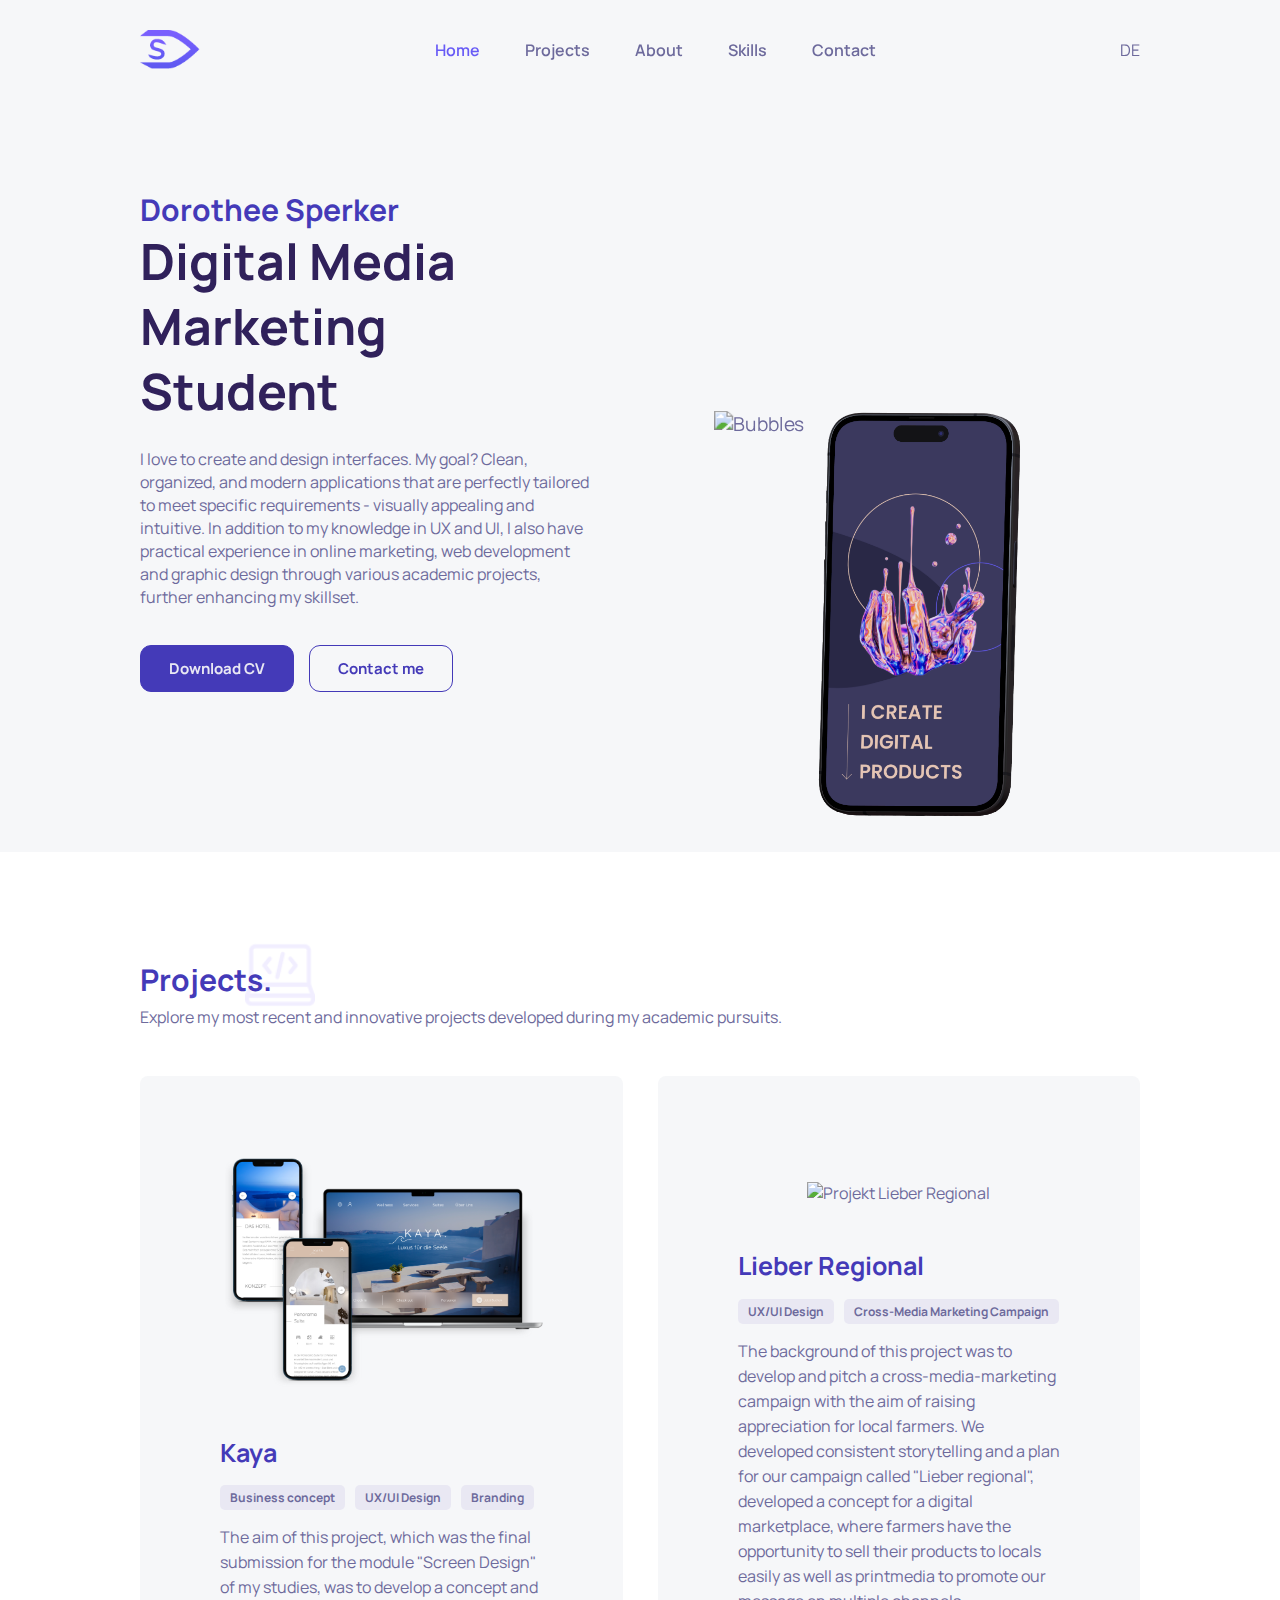
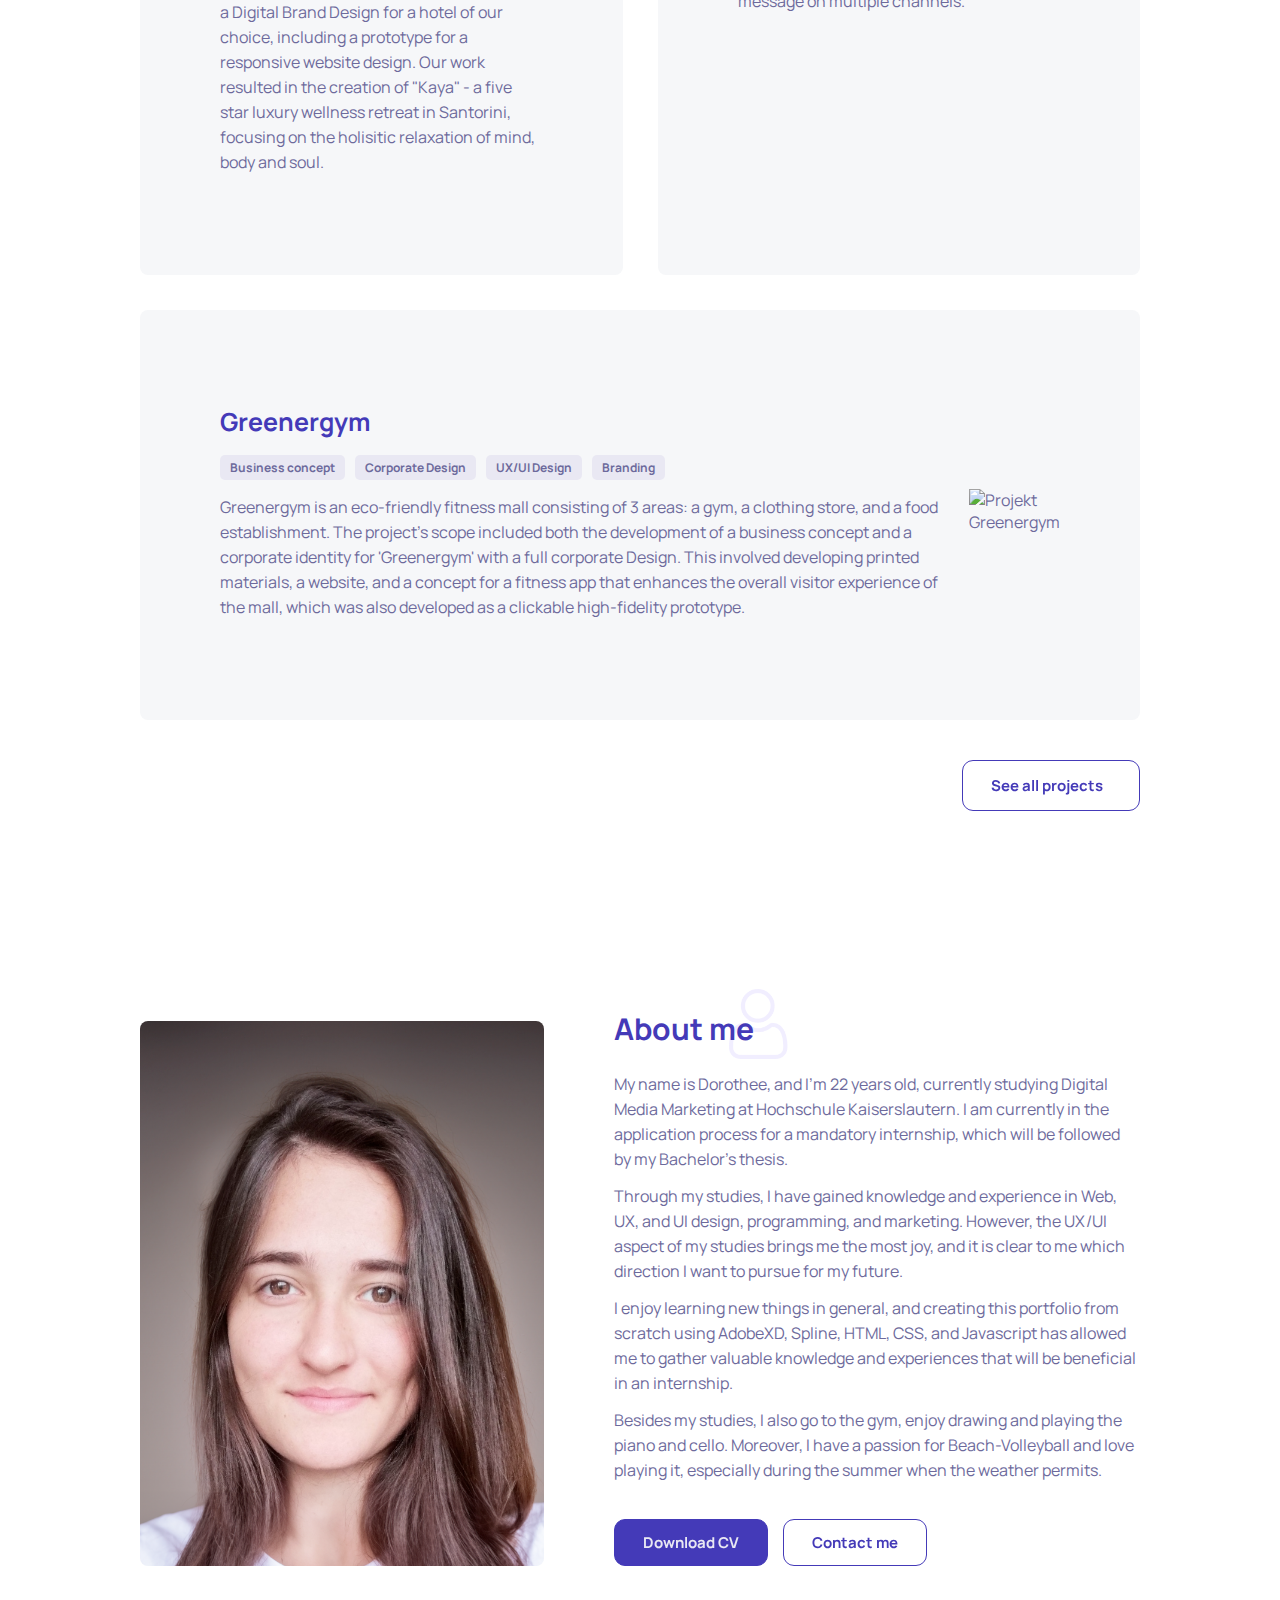
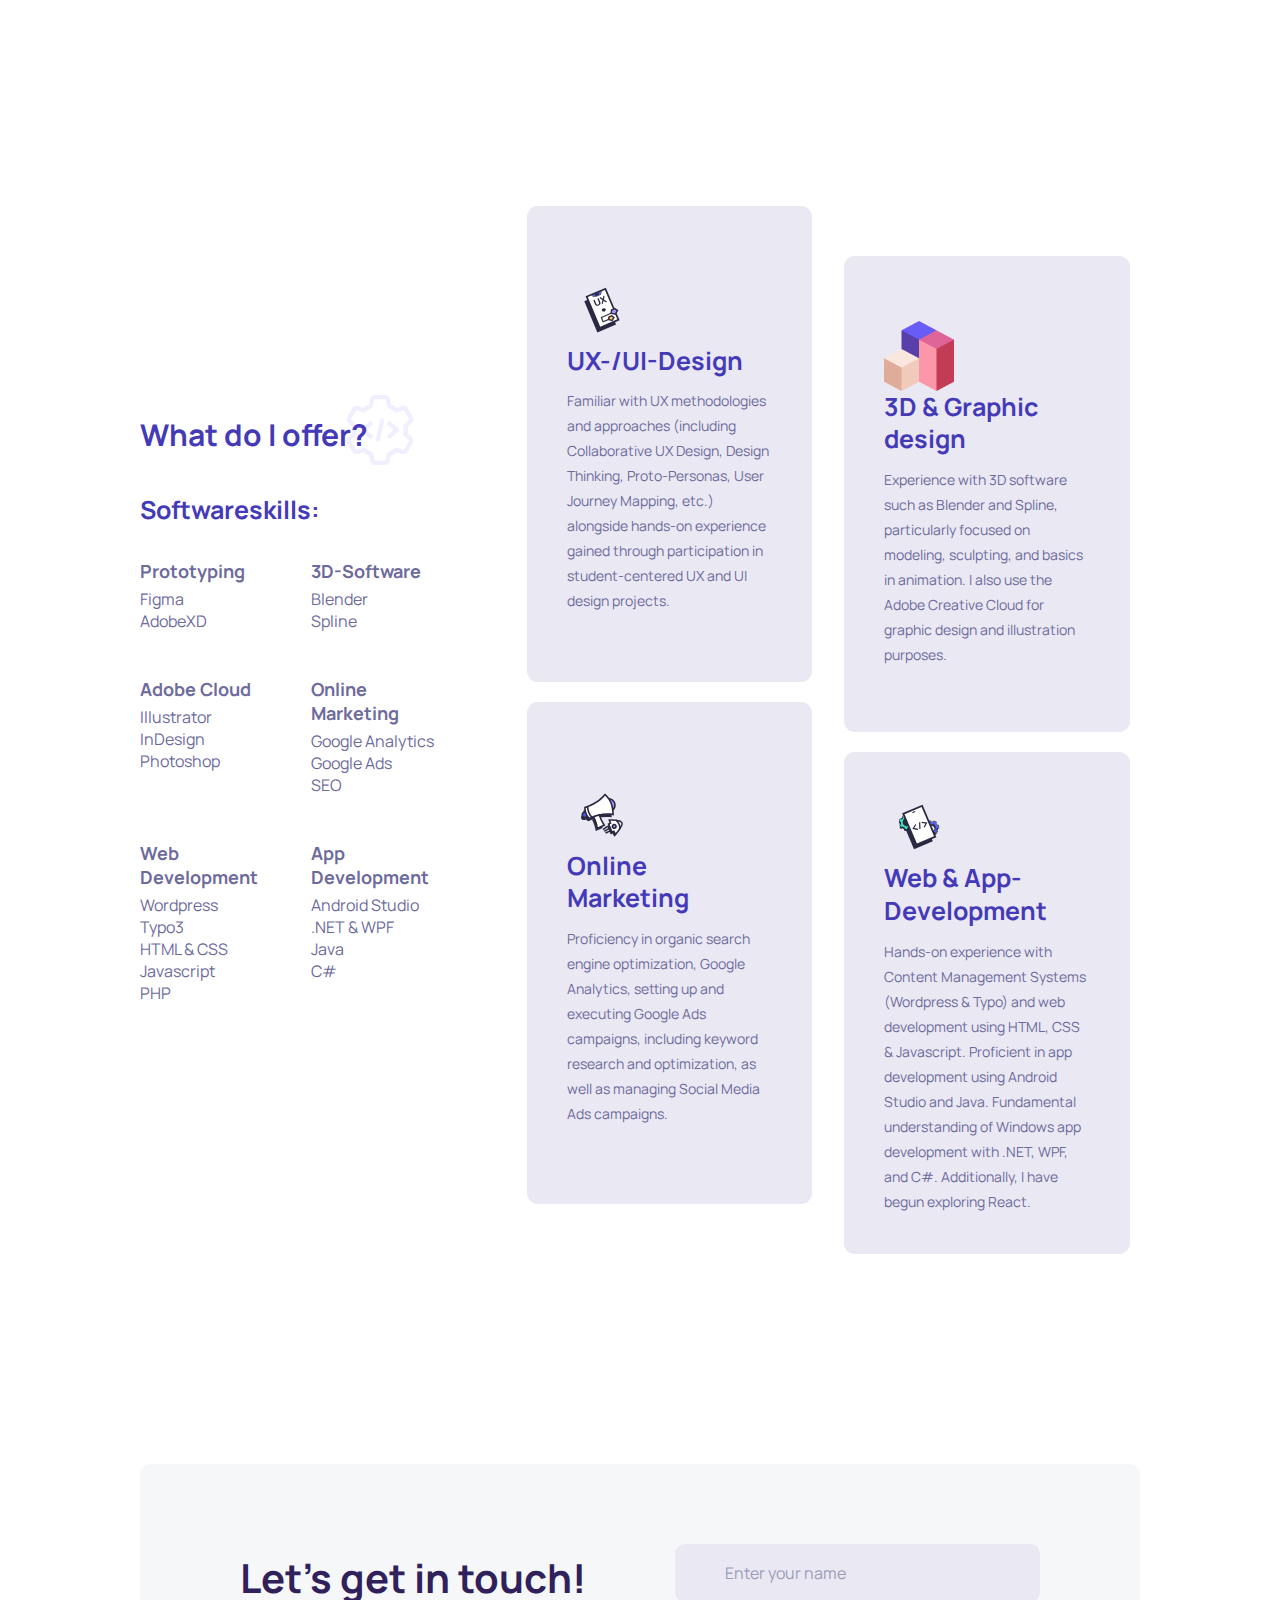
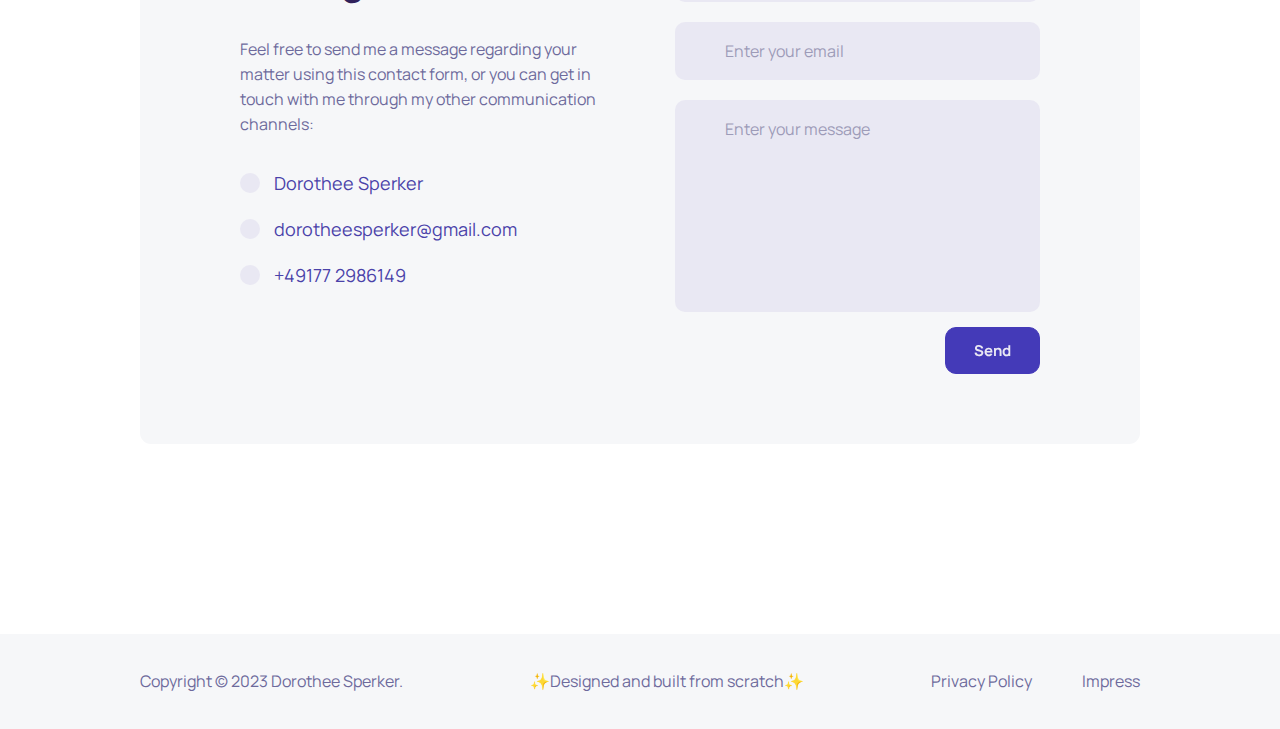
==== commit 88a78068: "Update index.html" ====
--- a/index.html
+++ b/index.html
@@ -148,7 +148,7 @@
                            
                         <a href="kaya.html" class="project-card project-card-1">
                             <figure class="card-image" data-reveal="right">
-                                <img src="./img/kaya_mockup.png" alt="Projekt Kaya" class="project-img" loading="lazy">
+                                <img src="./img/Kaya_mockup.png" alt="Projekt Kaya" class="project-img" loading="lazy">
                             </figure>
                         
                             <div class="card-content" data-reveal="left">
@@ -170,7 +170,7 @@
 
                         <a href="lieberregional.html" class="project-card project-card-2">
                             <figure class="card-image" data-reveal="">
-                                <img src="./img/CMM_mockup.png" alt="Projekt Lieber Regional" class="project-img" loading="lazy">
+                                <img src="/img/CMM_mockup.png" alt="Projekt Lieber Regional" class="project-img" loading="lazy">
                             </figure>
                             <div class="card-content" data-reveal="right">
                                 <h3 class="card-title"> Lieber Regional</h3>
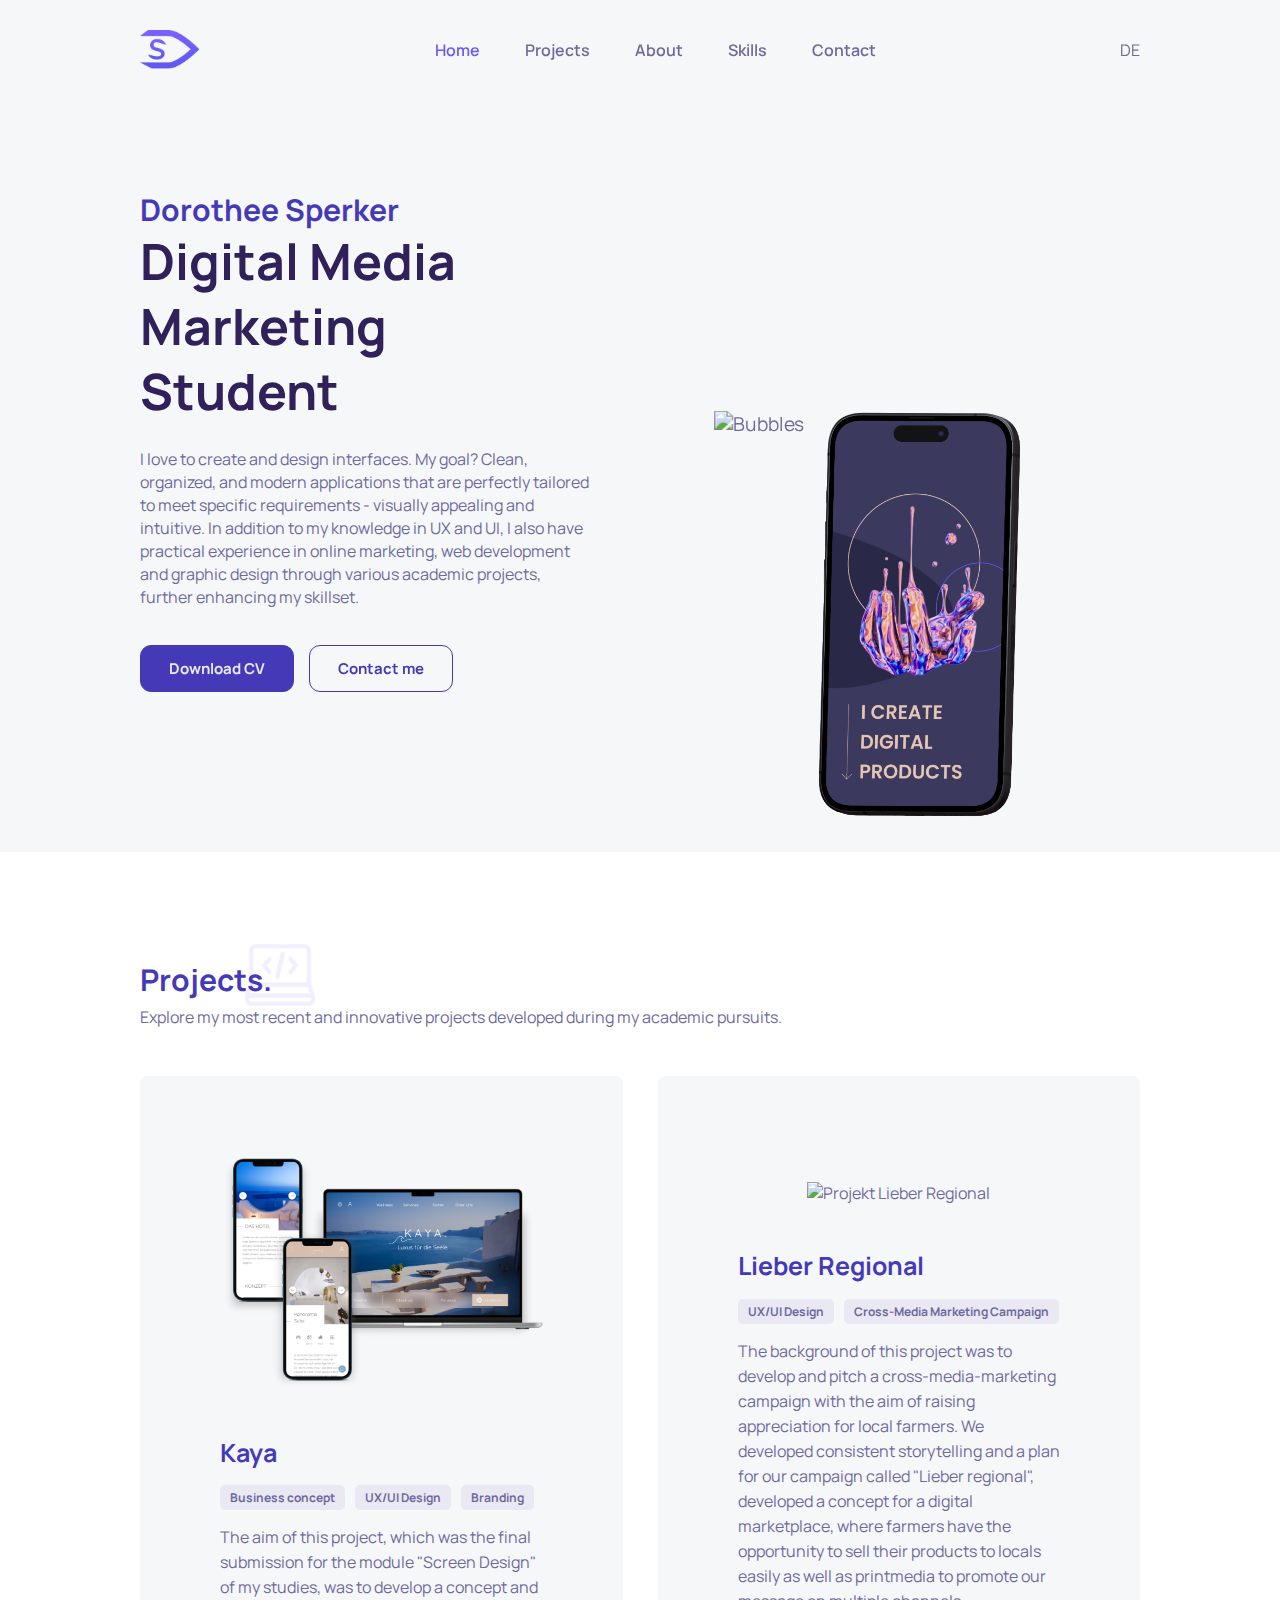
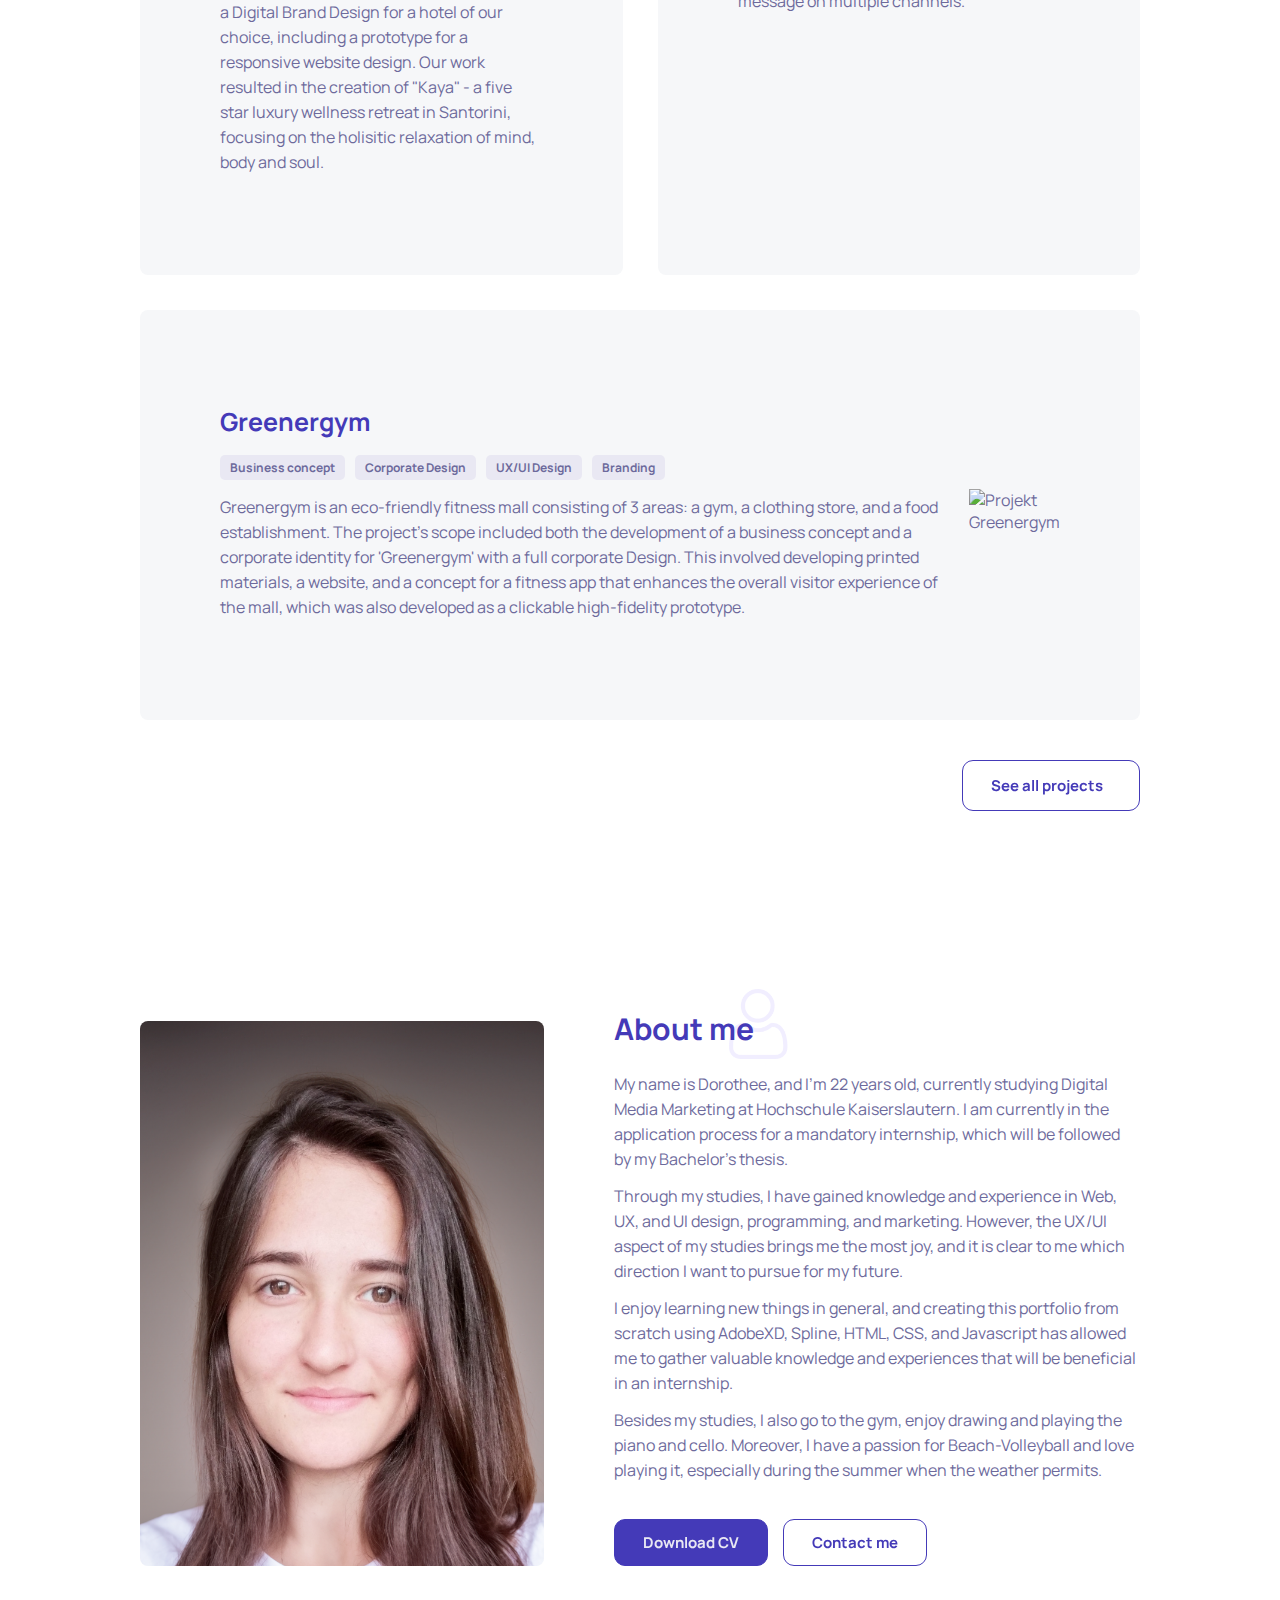
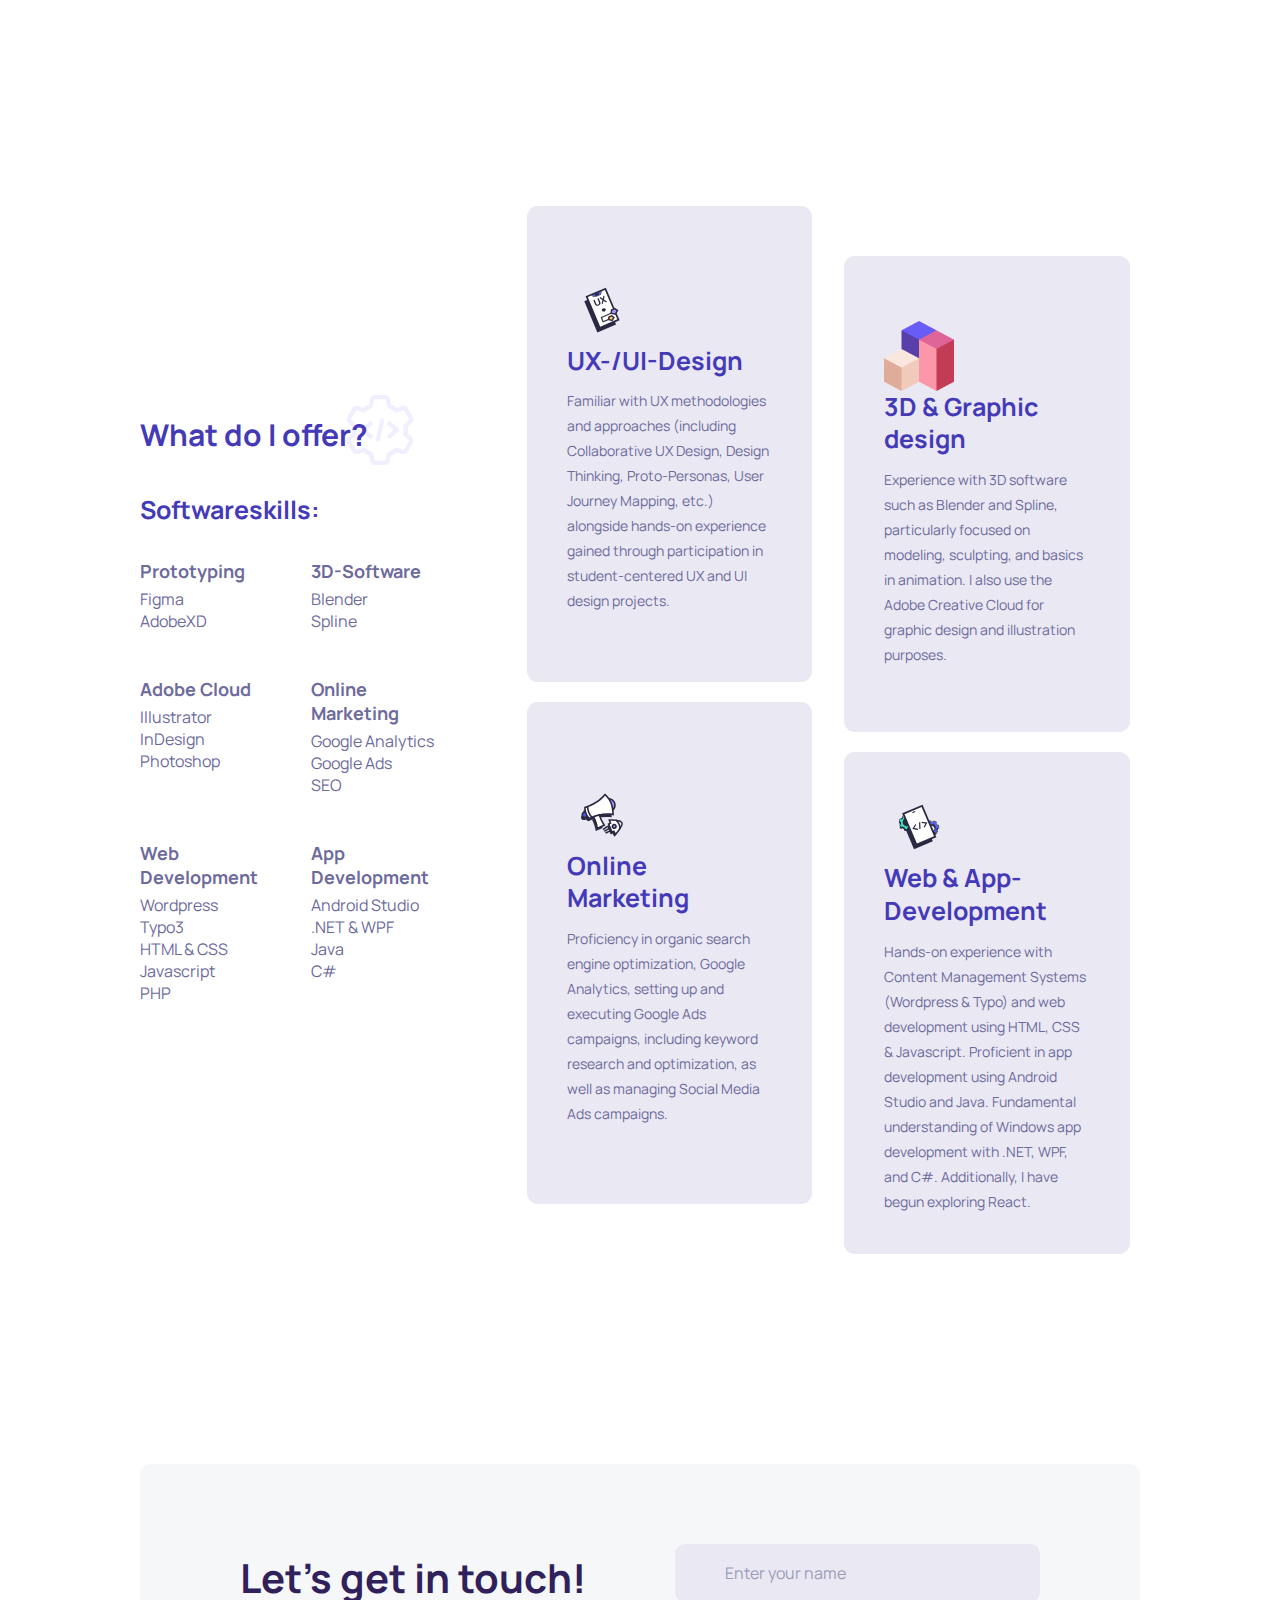
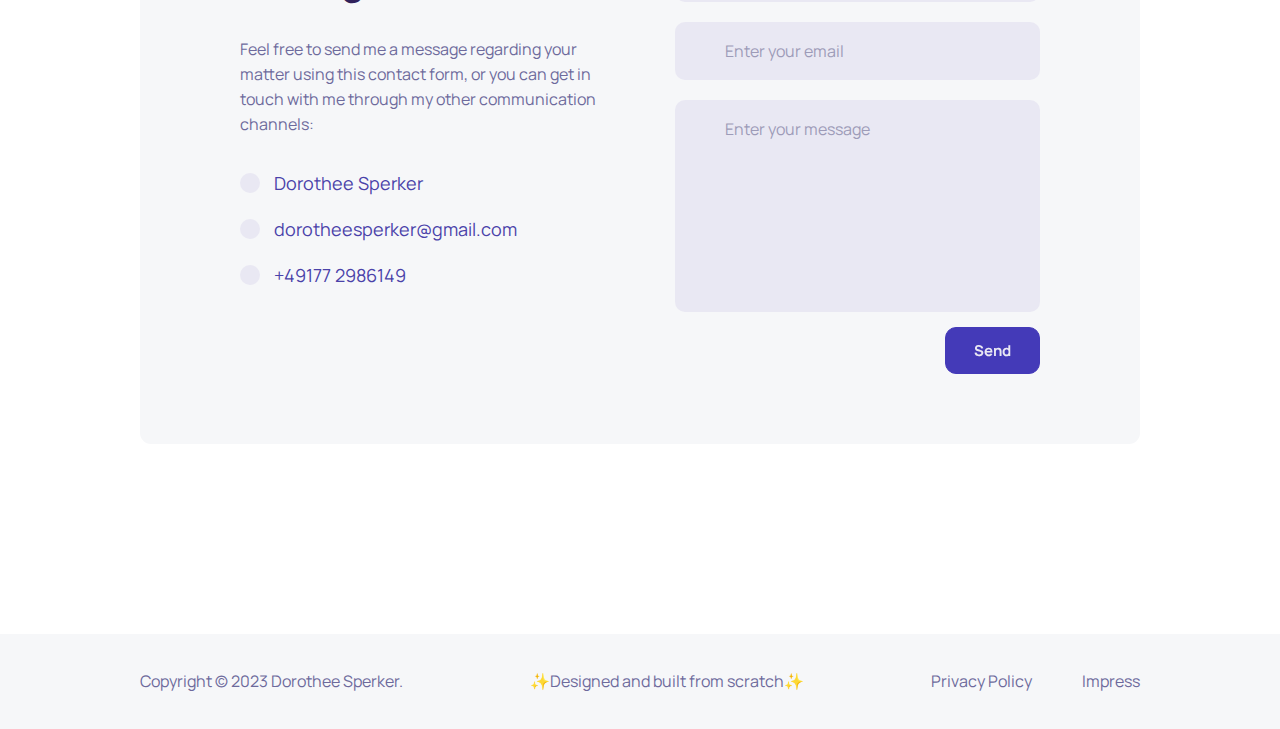
==== commit b94f3606: "Update index.html" ====
--- a/index.html
+++ b/index.html
@@ -170,7 +170,7 @@
 
                         <a href="lieberregional.html" class="project-card project-card-2">
                             <figure class="card-image" data-reveal="">
-                                <img src="/img/CMM_mockup.png" alt="Projekt Lieber Regional" class="project-img" loading="lazy">
+                                <img src="./img/CMM_mockup.png" alt="Projekt Lieber Regional" class="project-img" loading="lazy">
                             </figure>
                             <div class="card-content" data-reveal="right">
                                 <h3 class="card-title"> Lieber Regional</h3>
@@ -209,7 +209,7 @@
                                 </p>
                             </div>
                             <figure class="card-image" data-reveal="right">
-                                <img src="/img/Greenergym_mockup.png" style="width: 100%; " alt="Projekt Greenergym" class="project-img" loading="lazy" width="650" height="370">
+                                <img src="./img/Greenergym_mockup.png" alt="Projekt Greenergym" class="project-img" loading="lazy" width="650" height="370">
                             </figure>
                         </a>
                     </div>
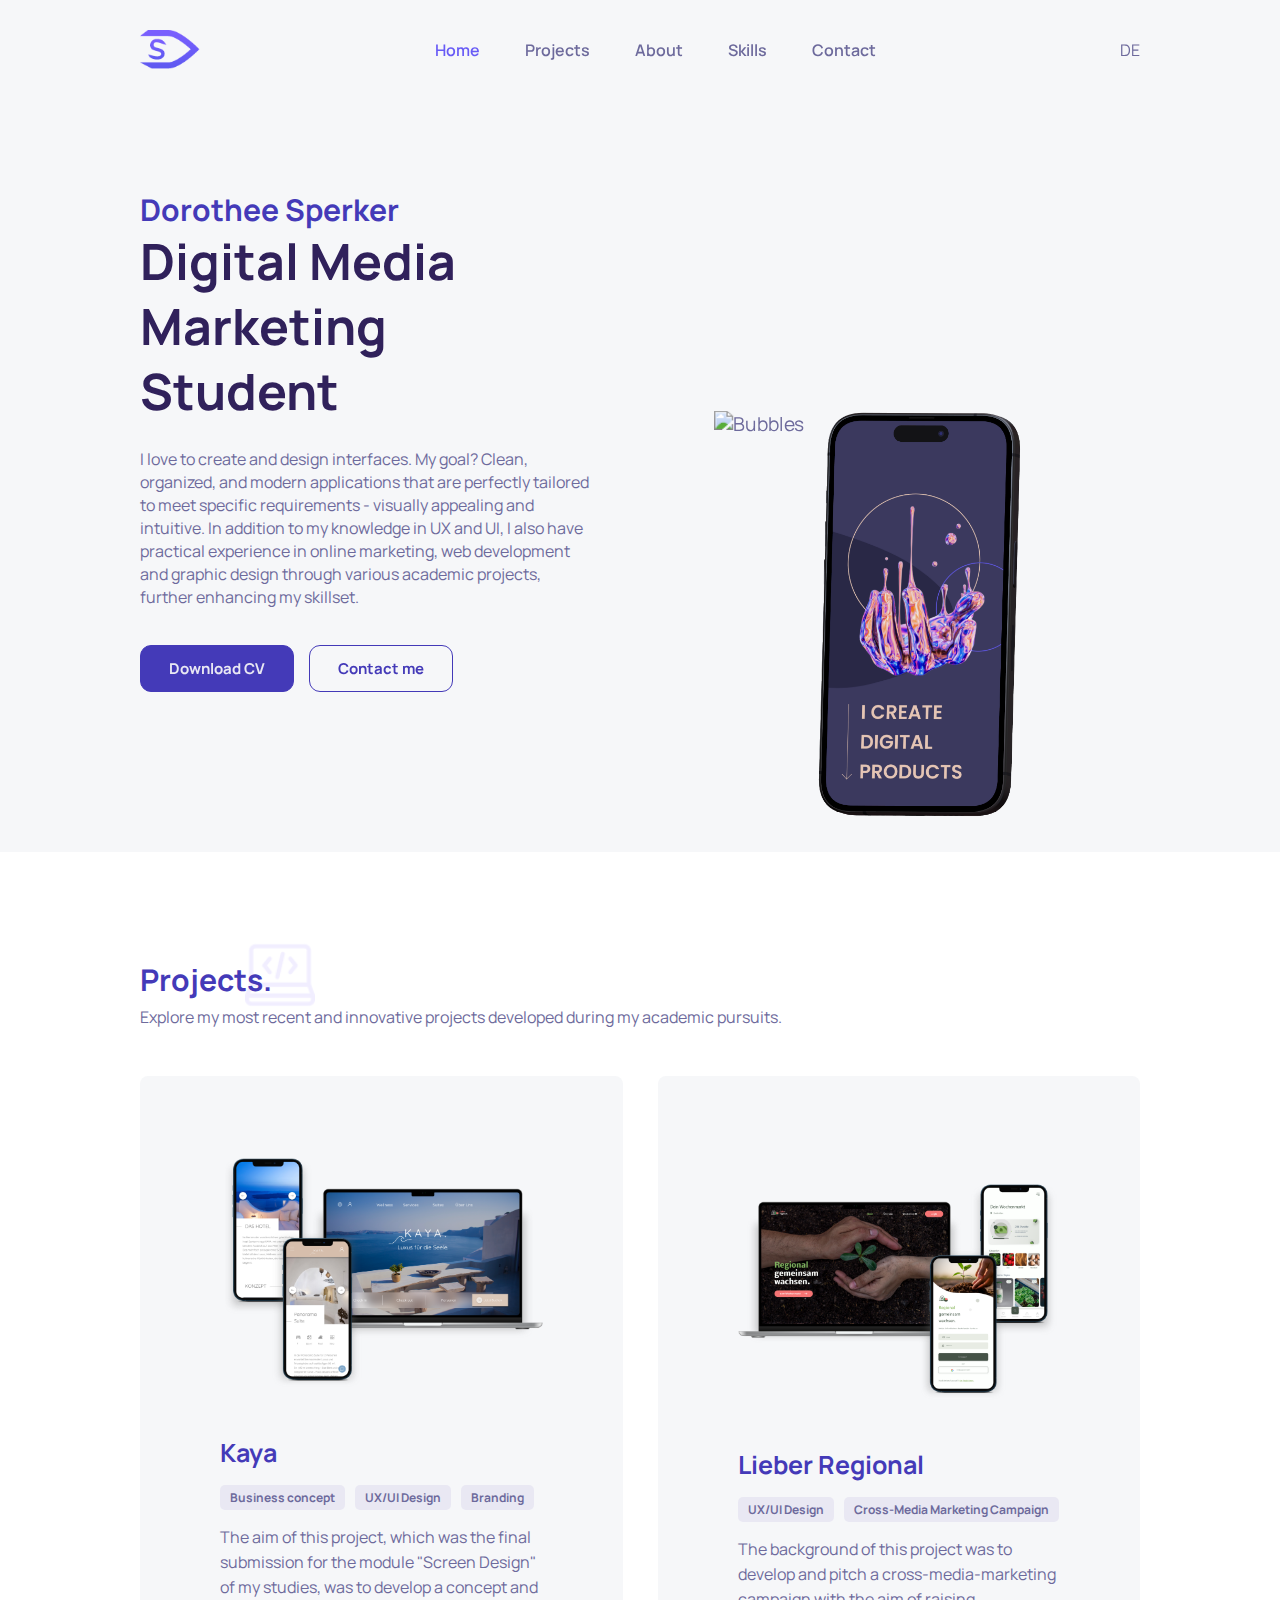
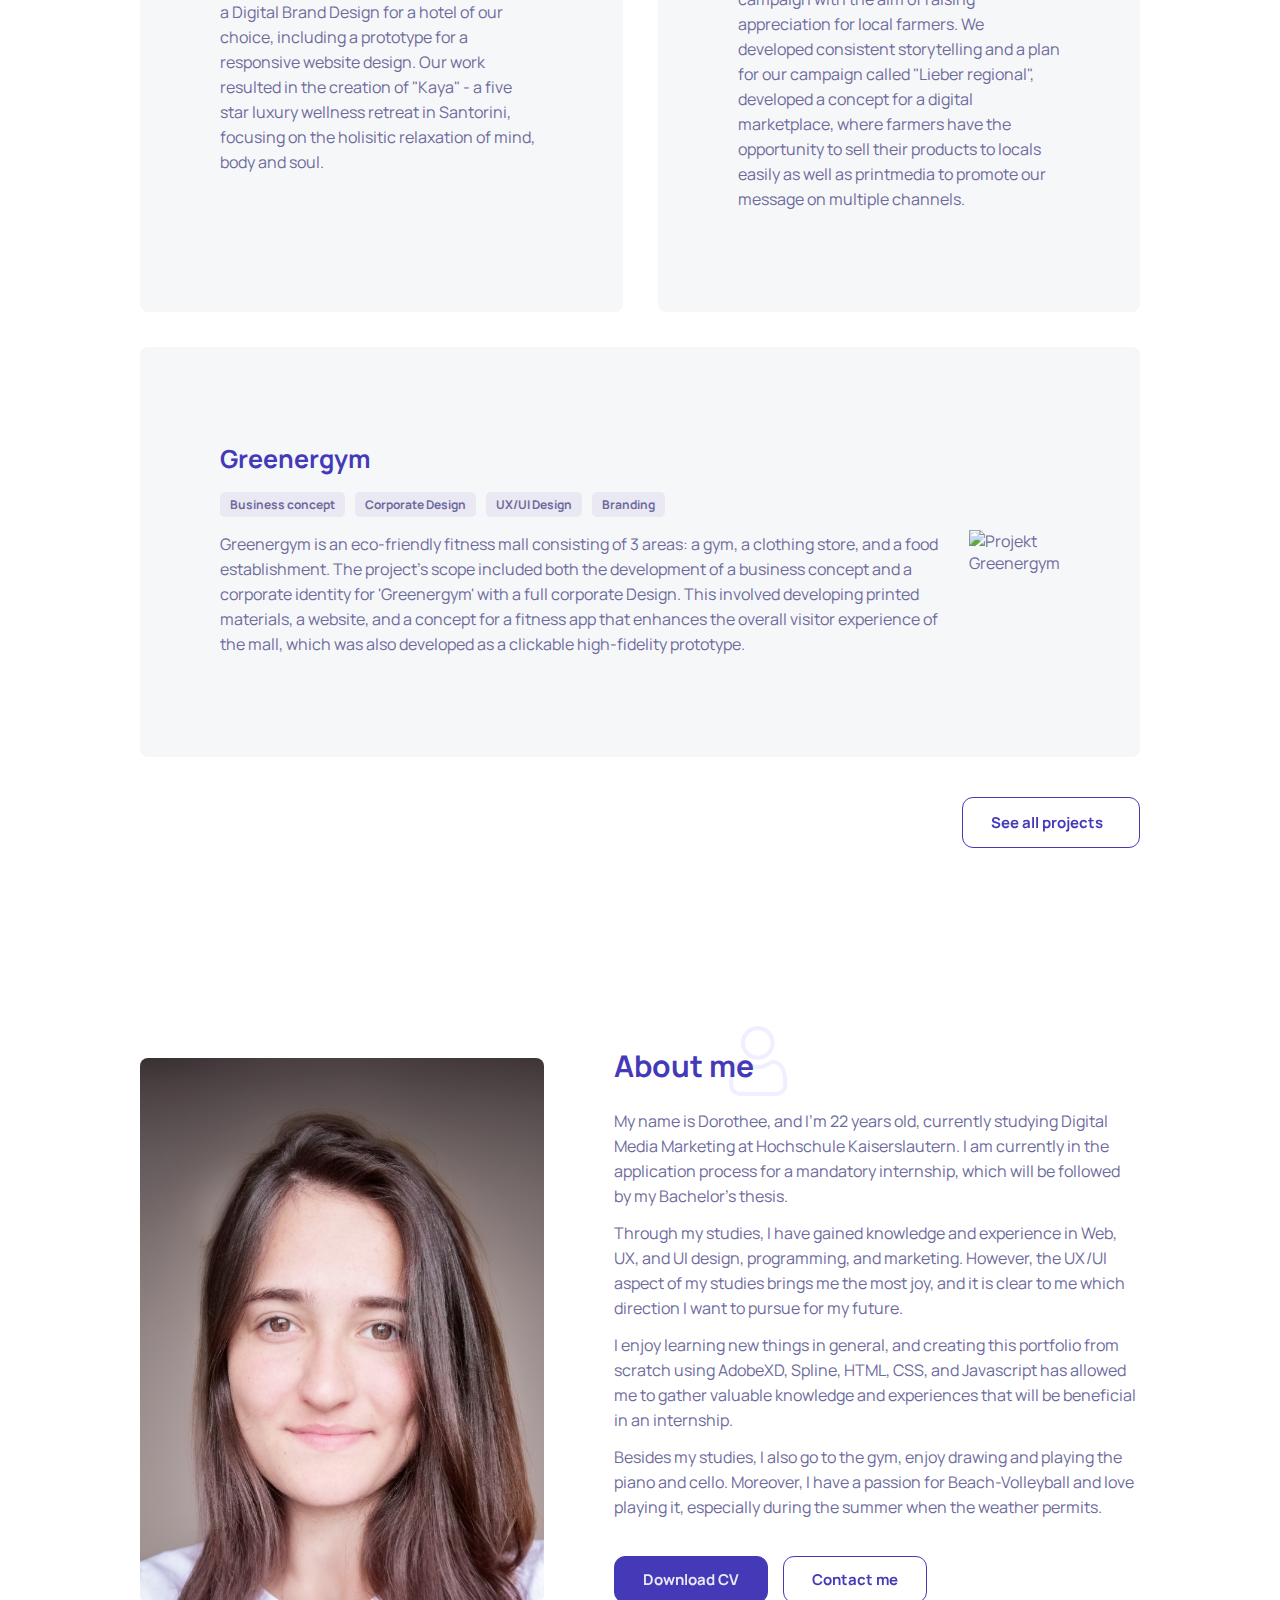
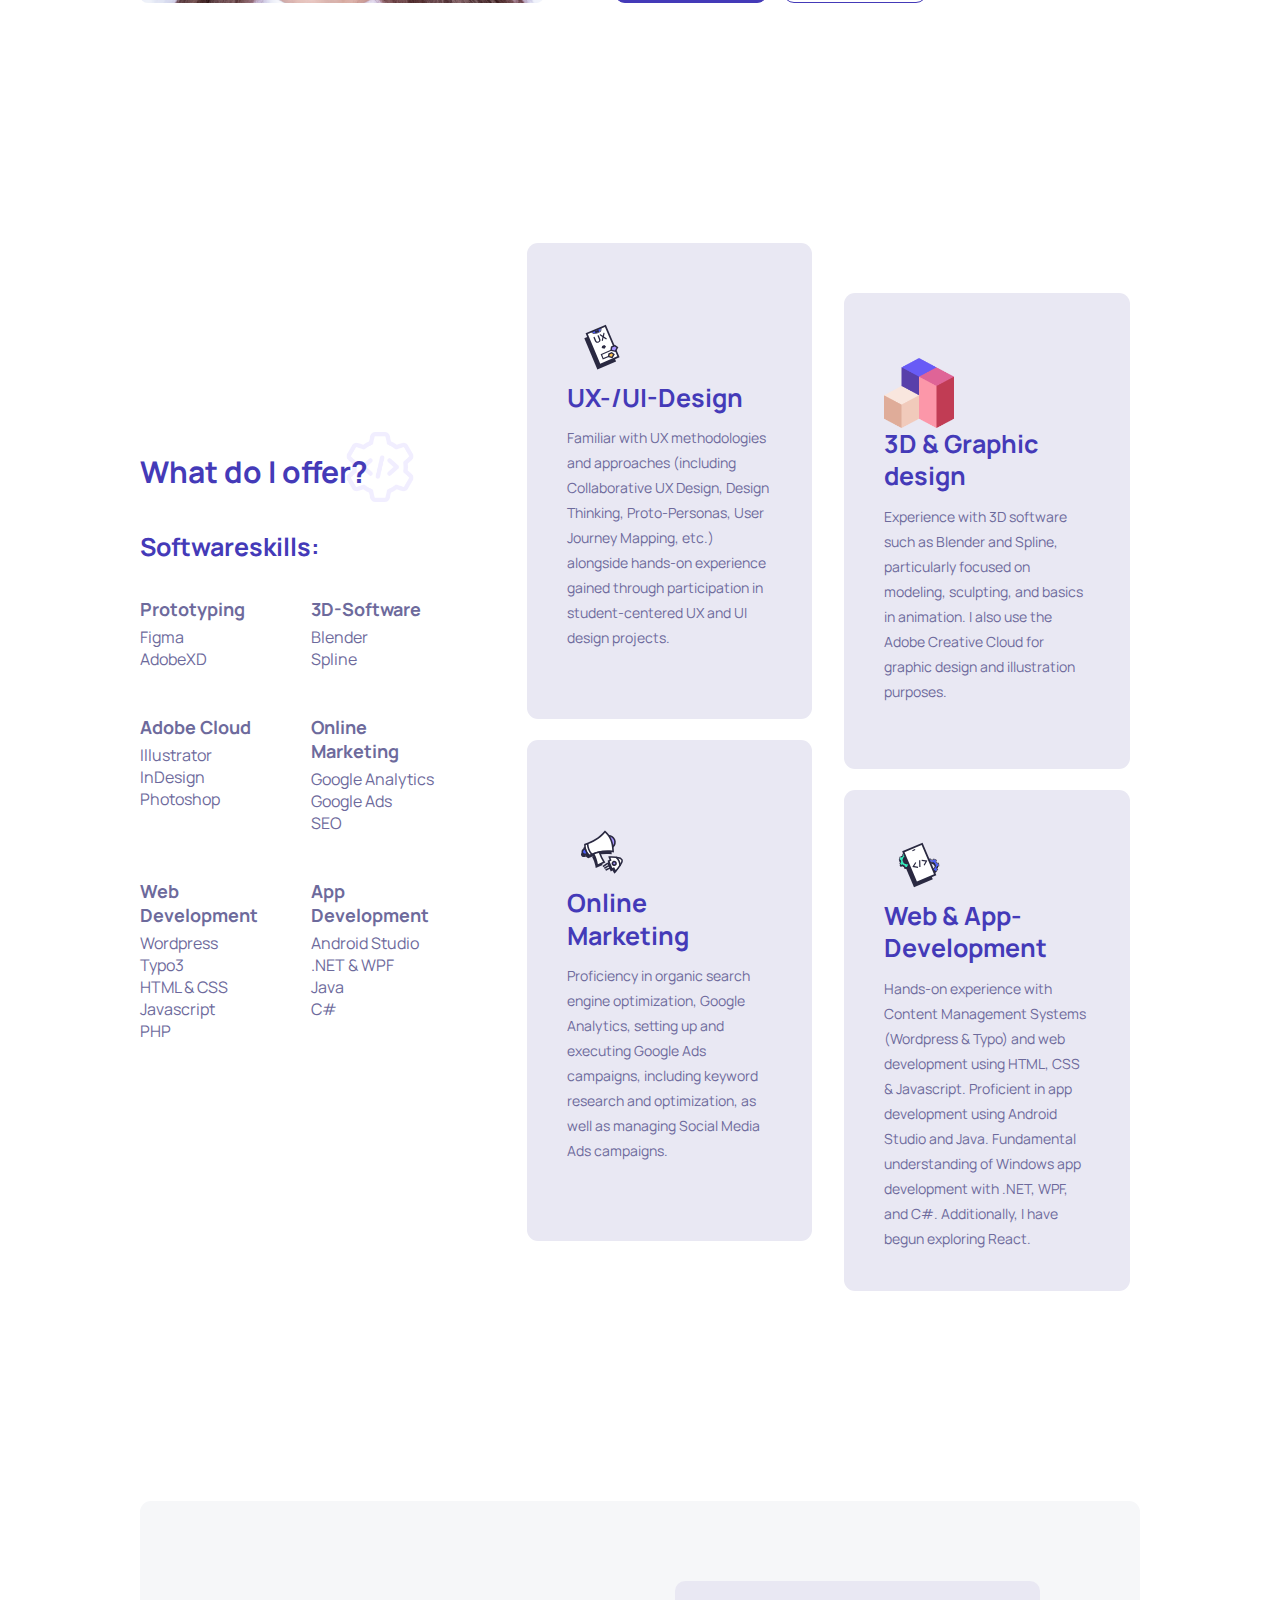
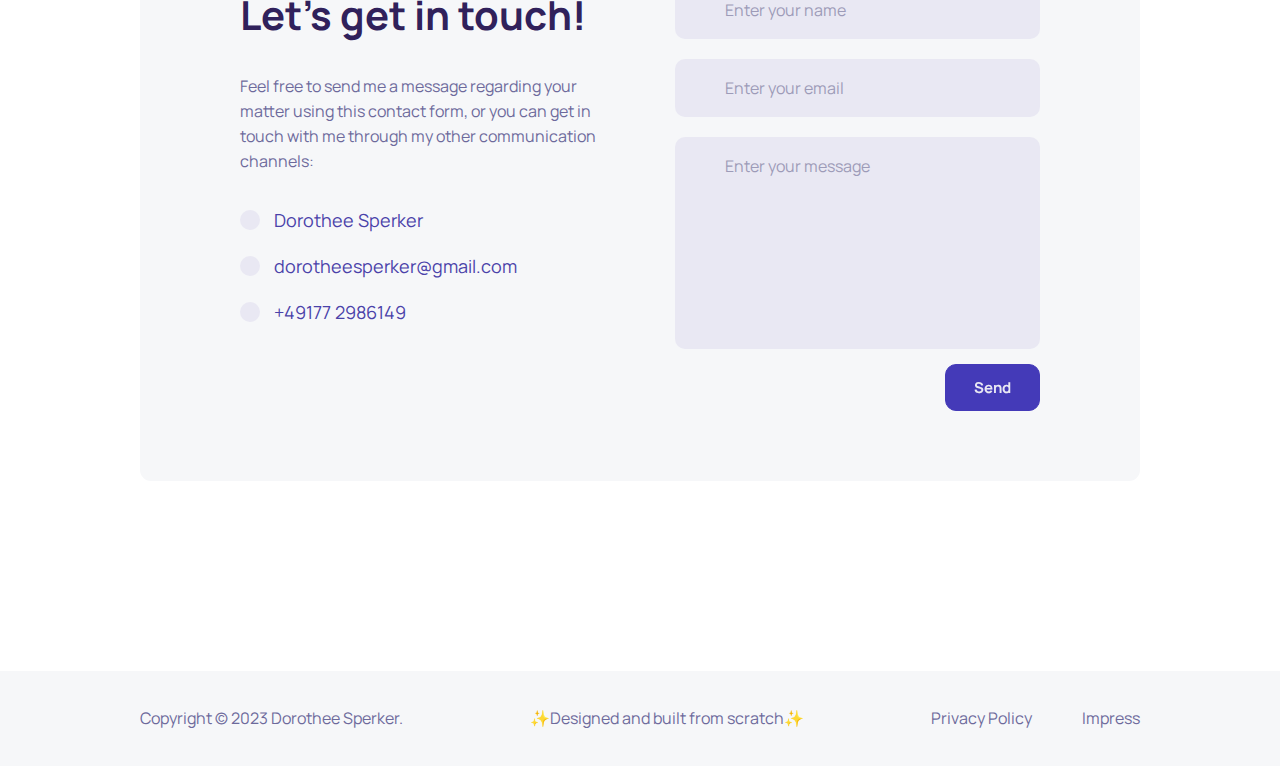
==== commit 0c422a12: "Update index.html" ====
--- a/index.html
+++ b/index.html
@@ -209,7 +209,7 @@
                                 </p>
                             </div>
                             <figure class="card-image" data-reveal="right">
-                                <img src="./img/Greenergym_mockup.png" alt="Projekt Greenergym" class="project-img" loading="lazy" width="650" height="370">
+                                <img src="./img/Greenergym_mockup.png" alt="Projekt Greenergym" class="project-img" loading="lazy">
                             </figure>
                         </a>
                     </div>
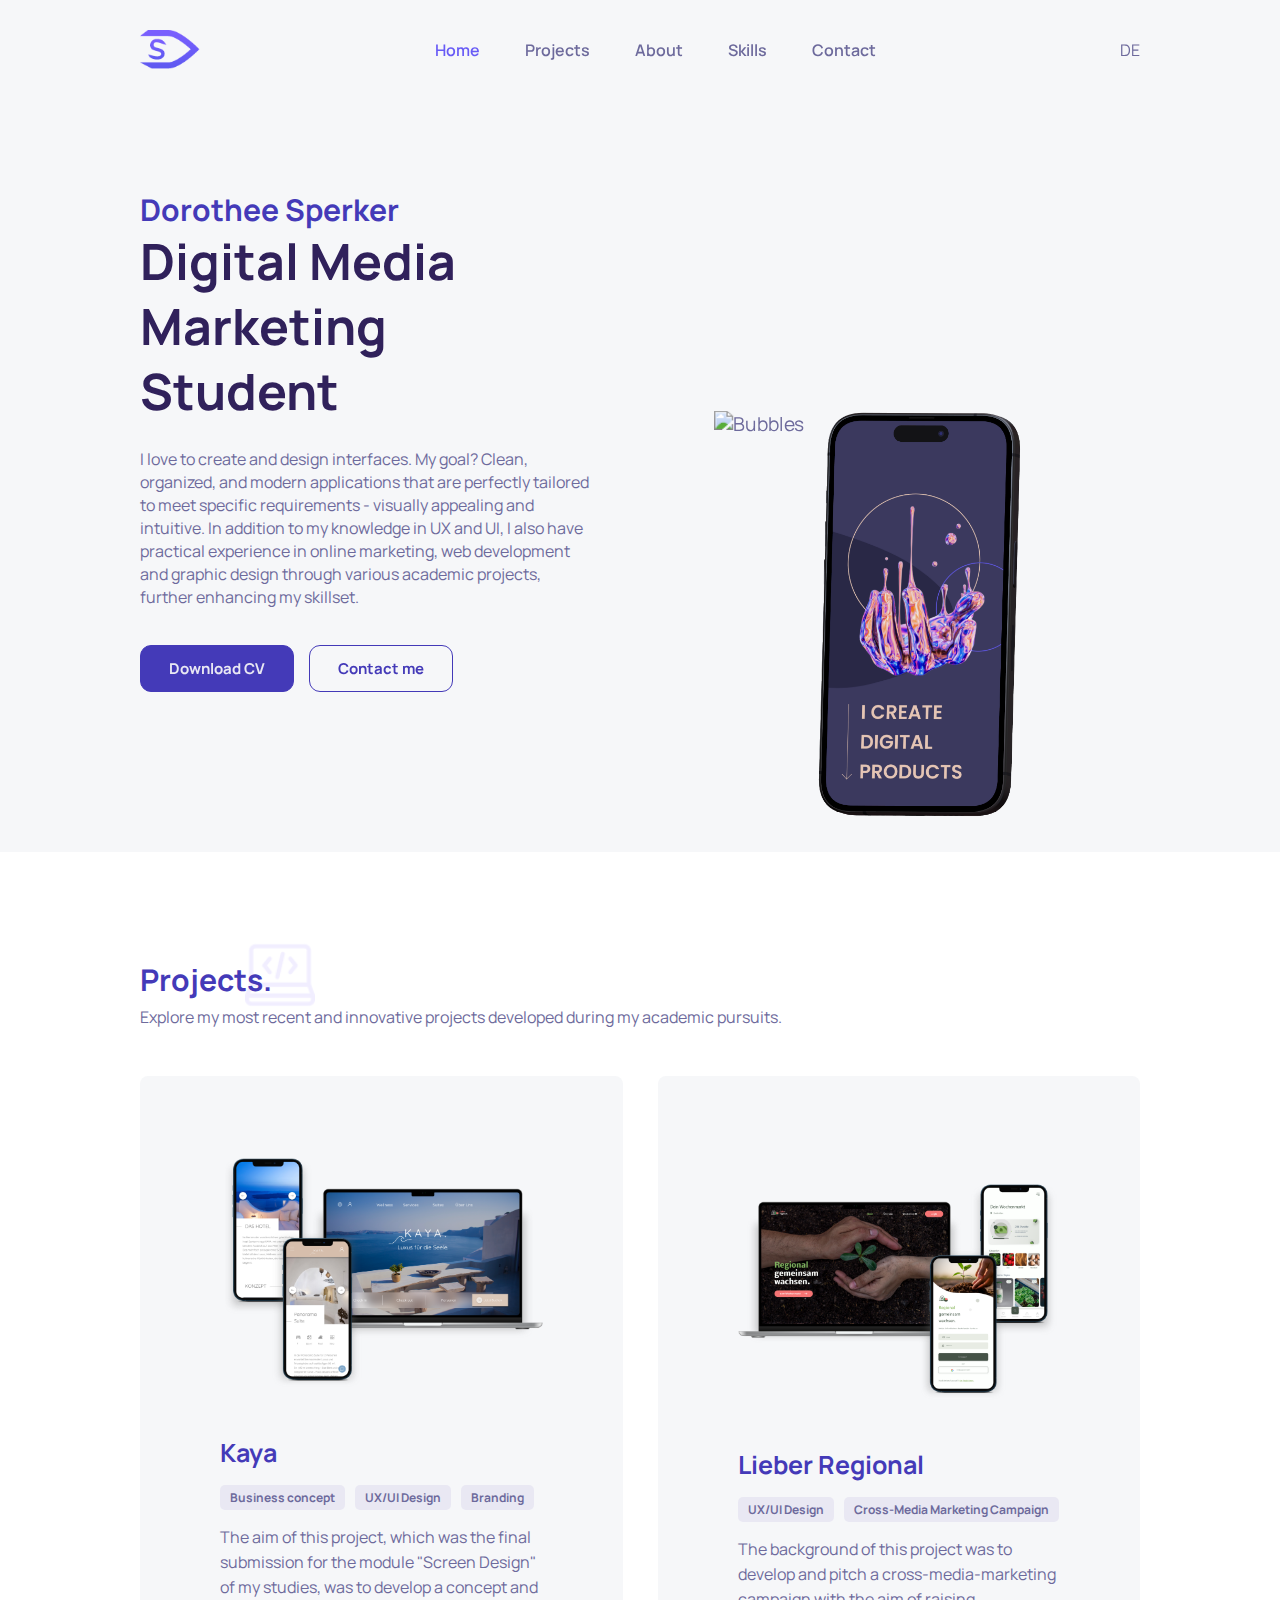
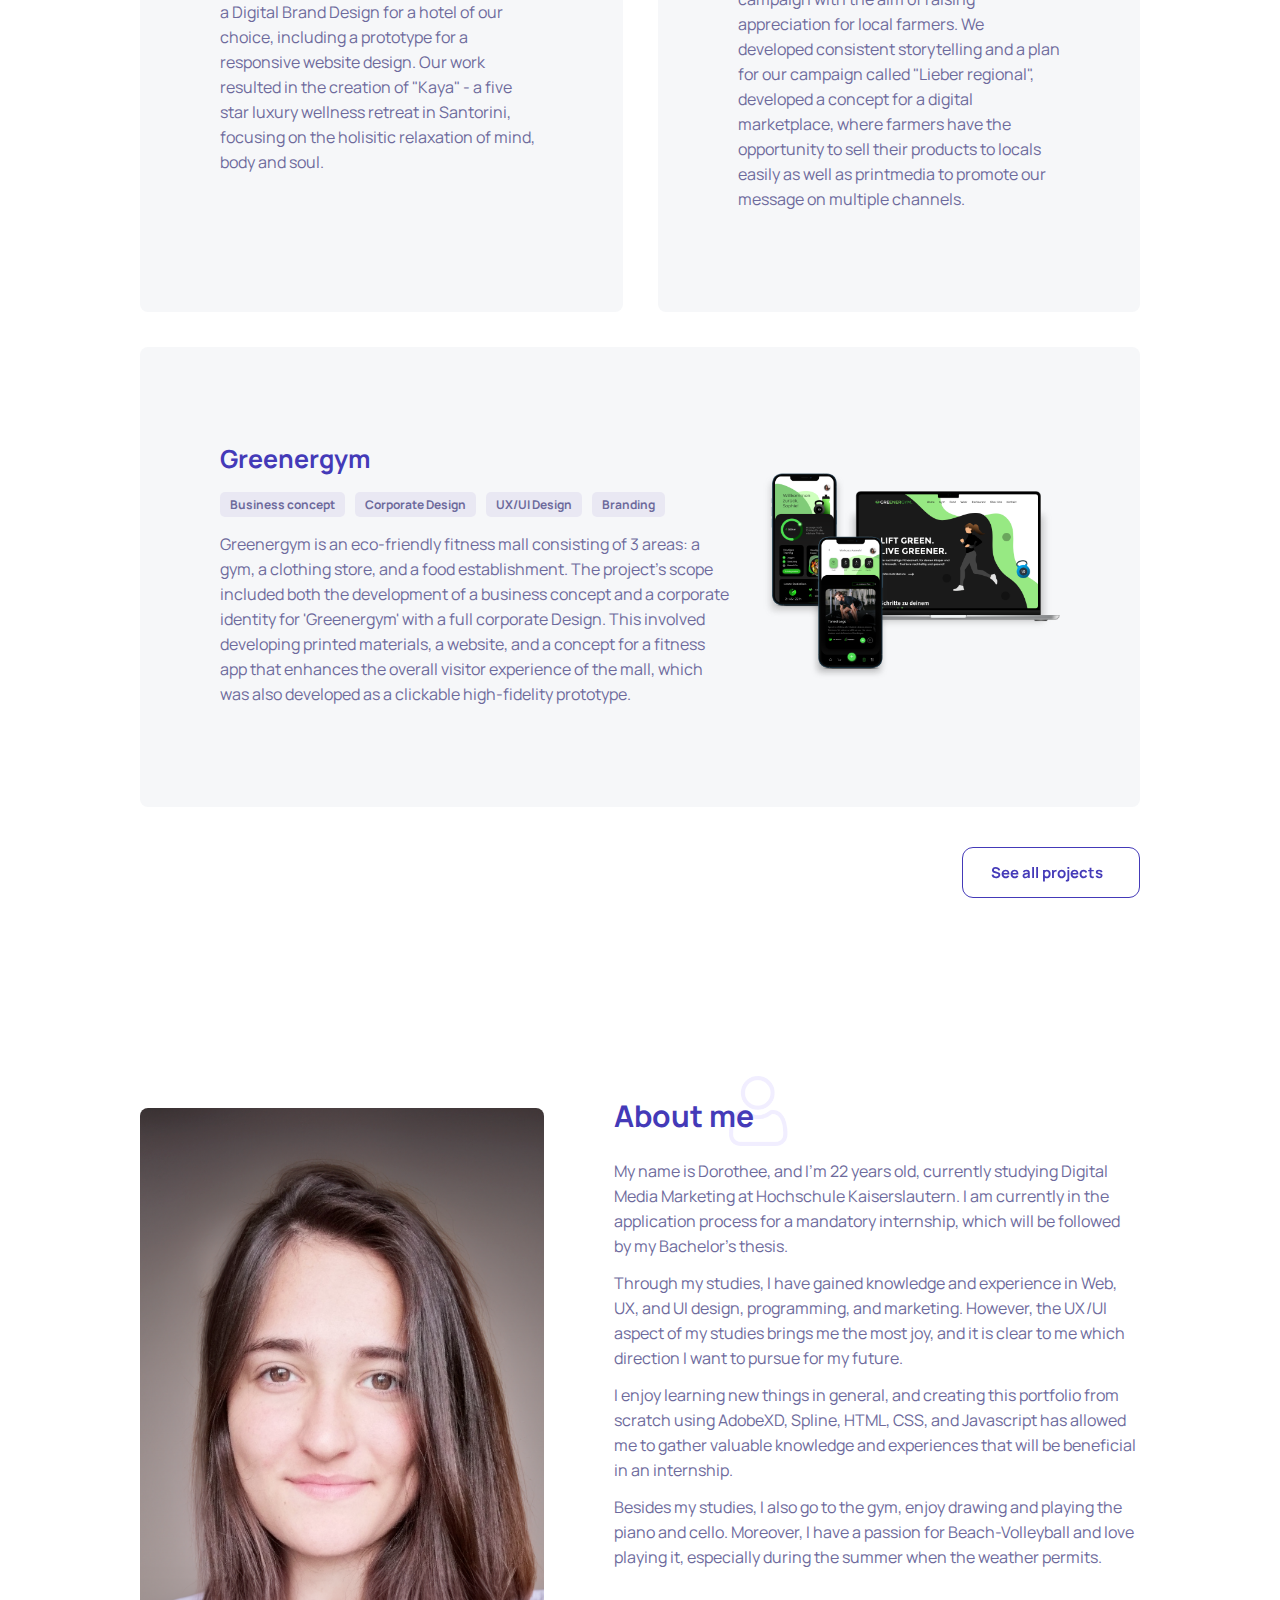
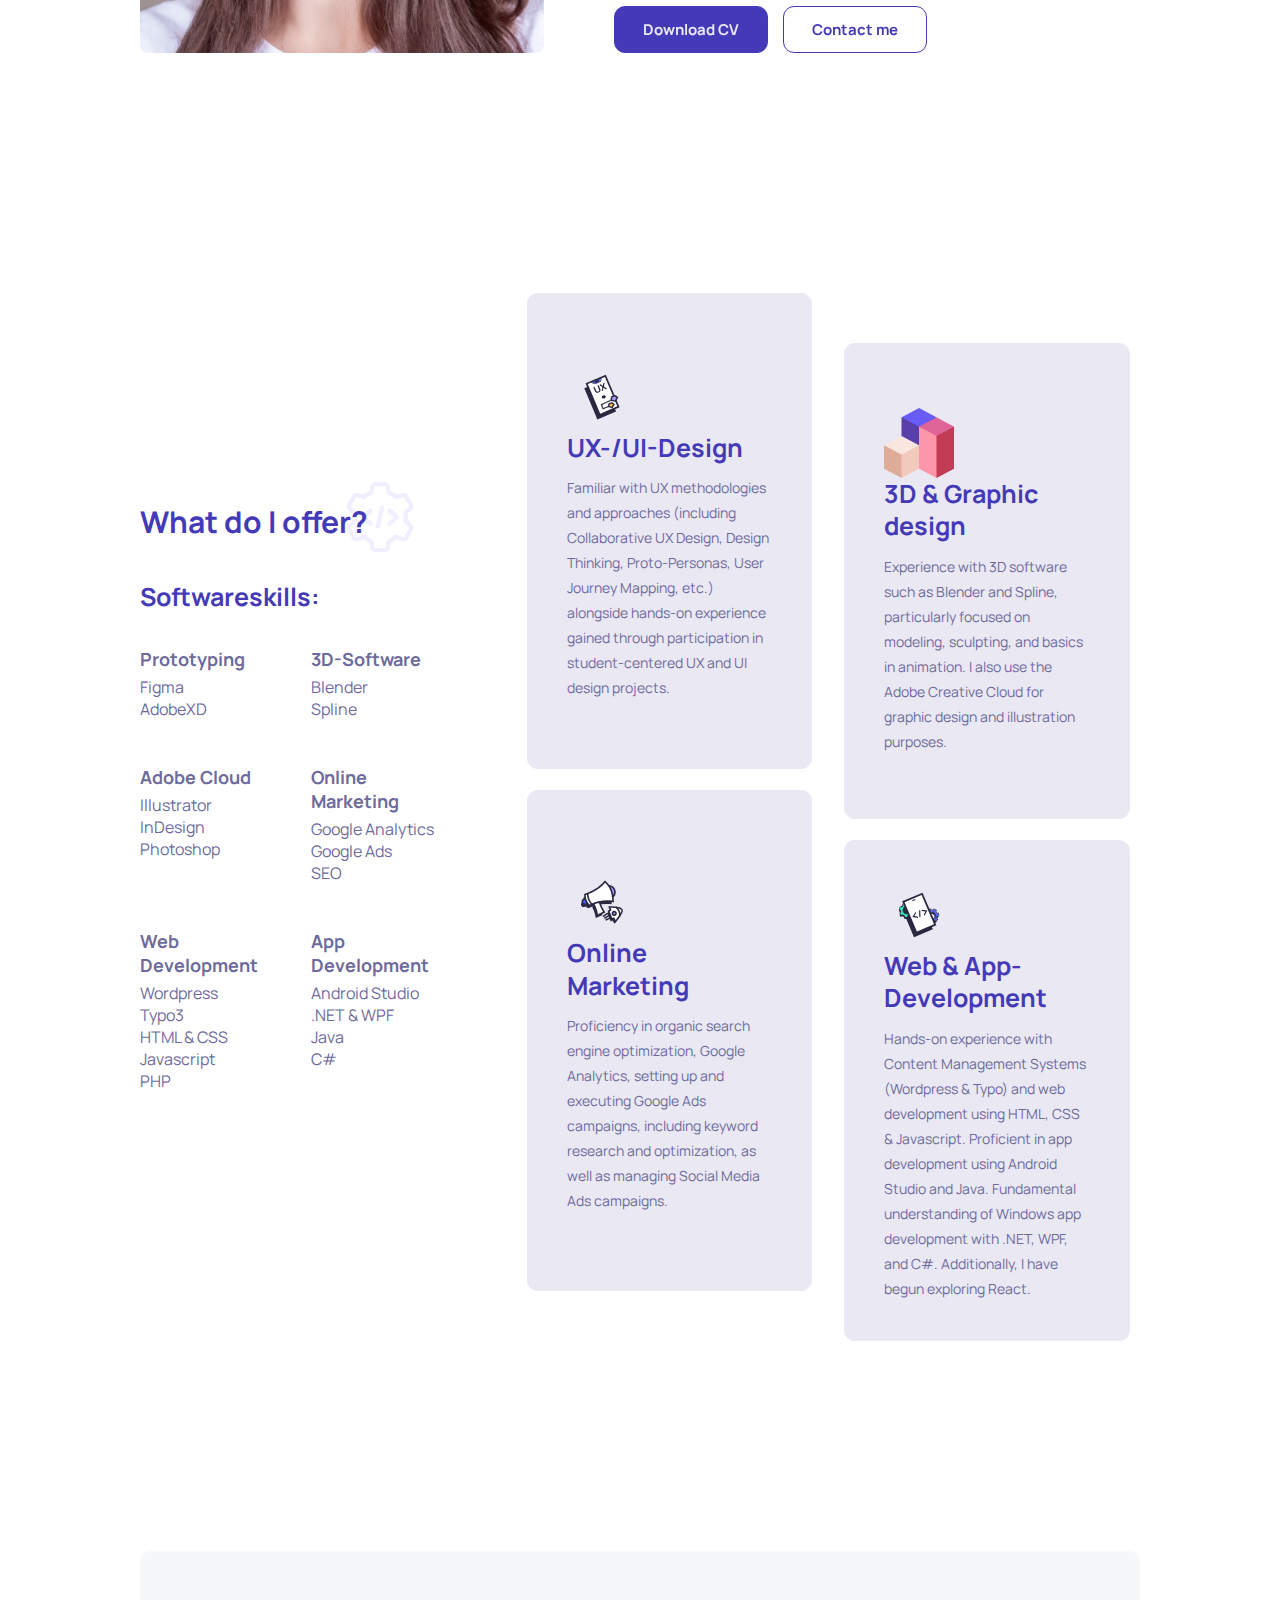
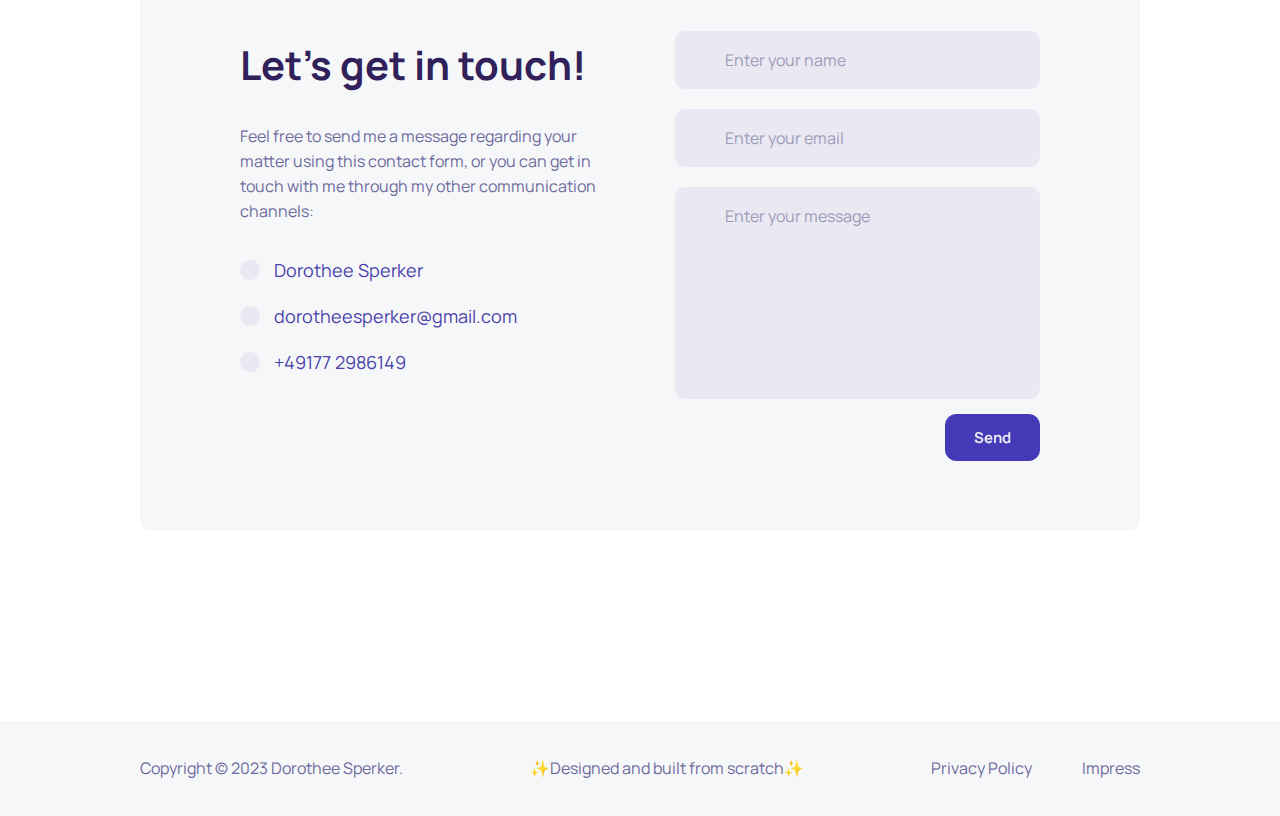
==== commit 7d8071b7: "Update index.html" ====
--- a/index.html
+++ b/index.html
@@ -209,7 +209,7 @@
                                 </p>
                             </div>
                             <figure class="card-image" data-reveal="right">
-                                <img src="./img/Greenergym_mockup.png" alt="Projekt Greenergym" class="project-img" loading="lazy">
+                                <img src="./img/Greenergym_Mockup.png" alt="Projekt Greenergym" class="project-img" loading="lazy">
                             </figure>
                         </a>
                     </div>
